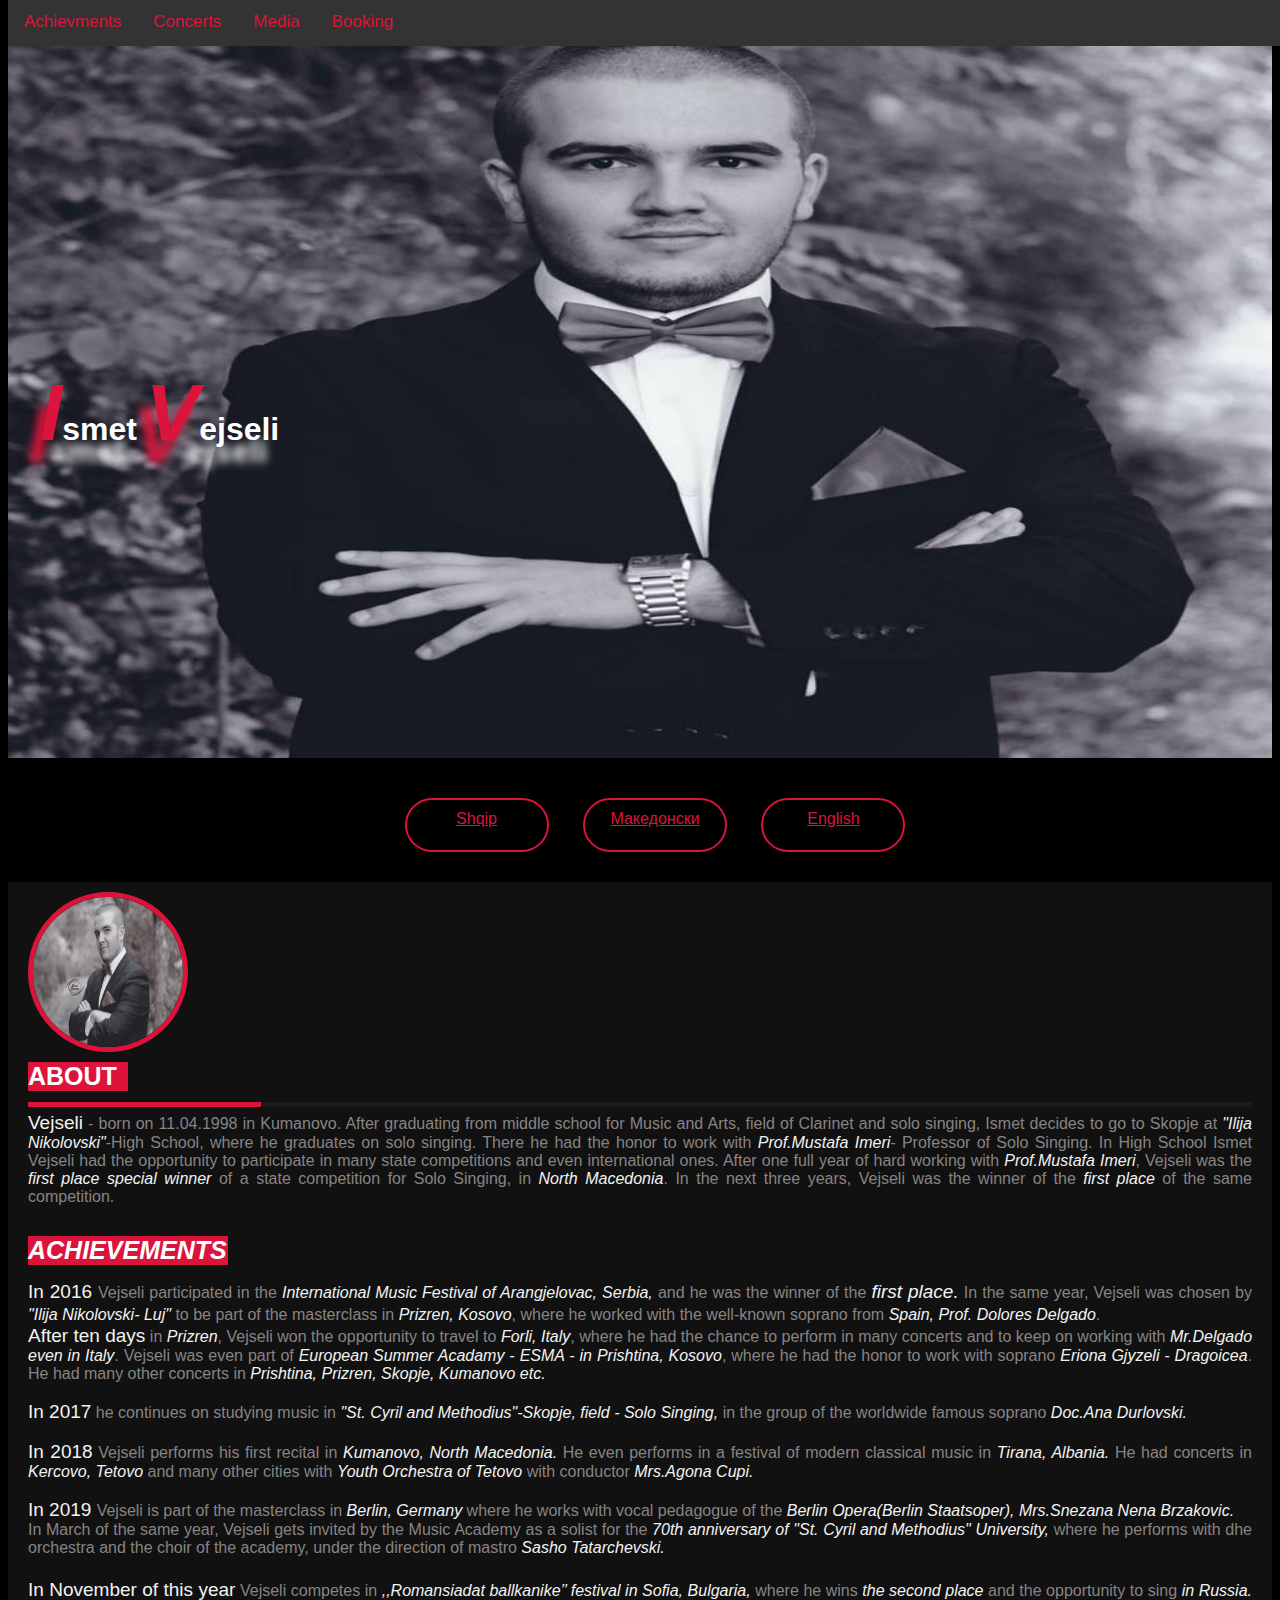
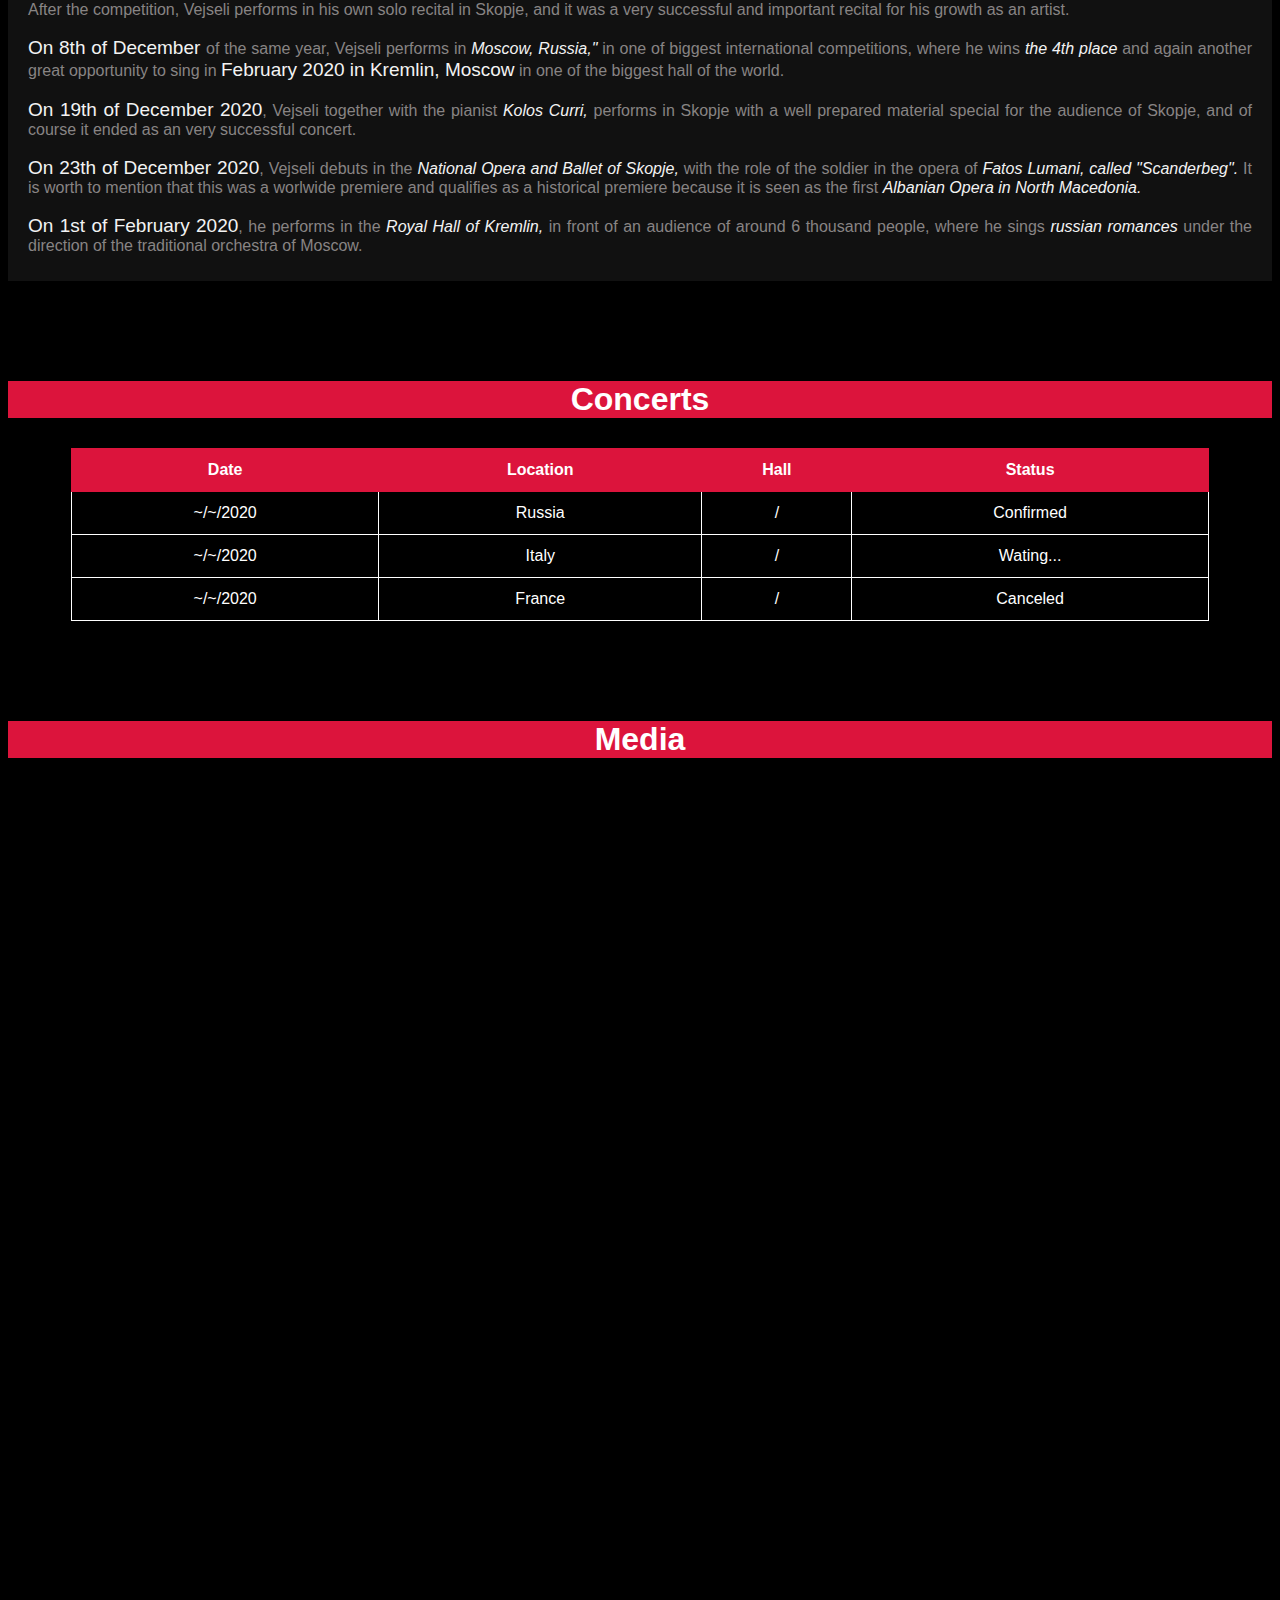
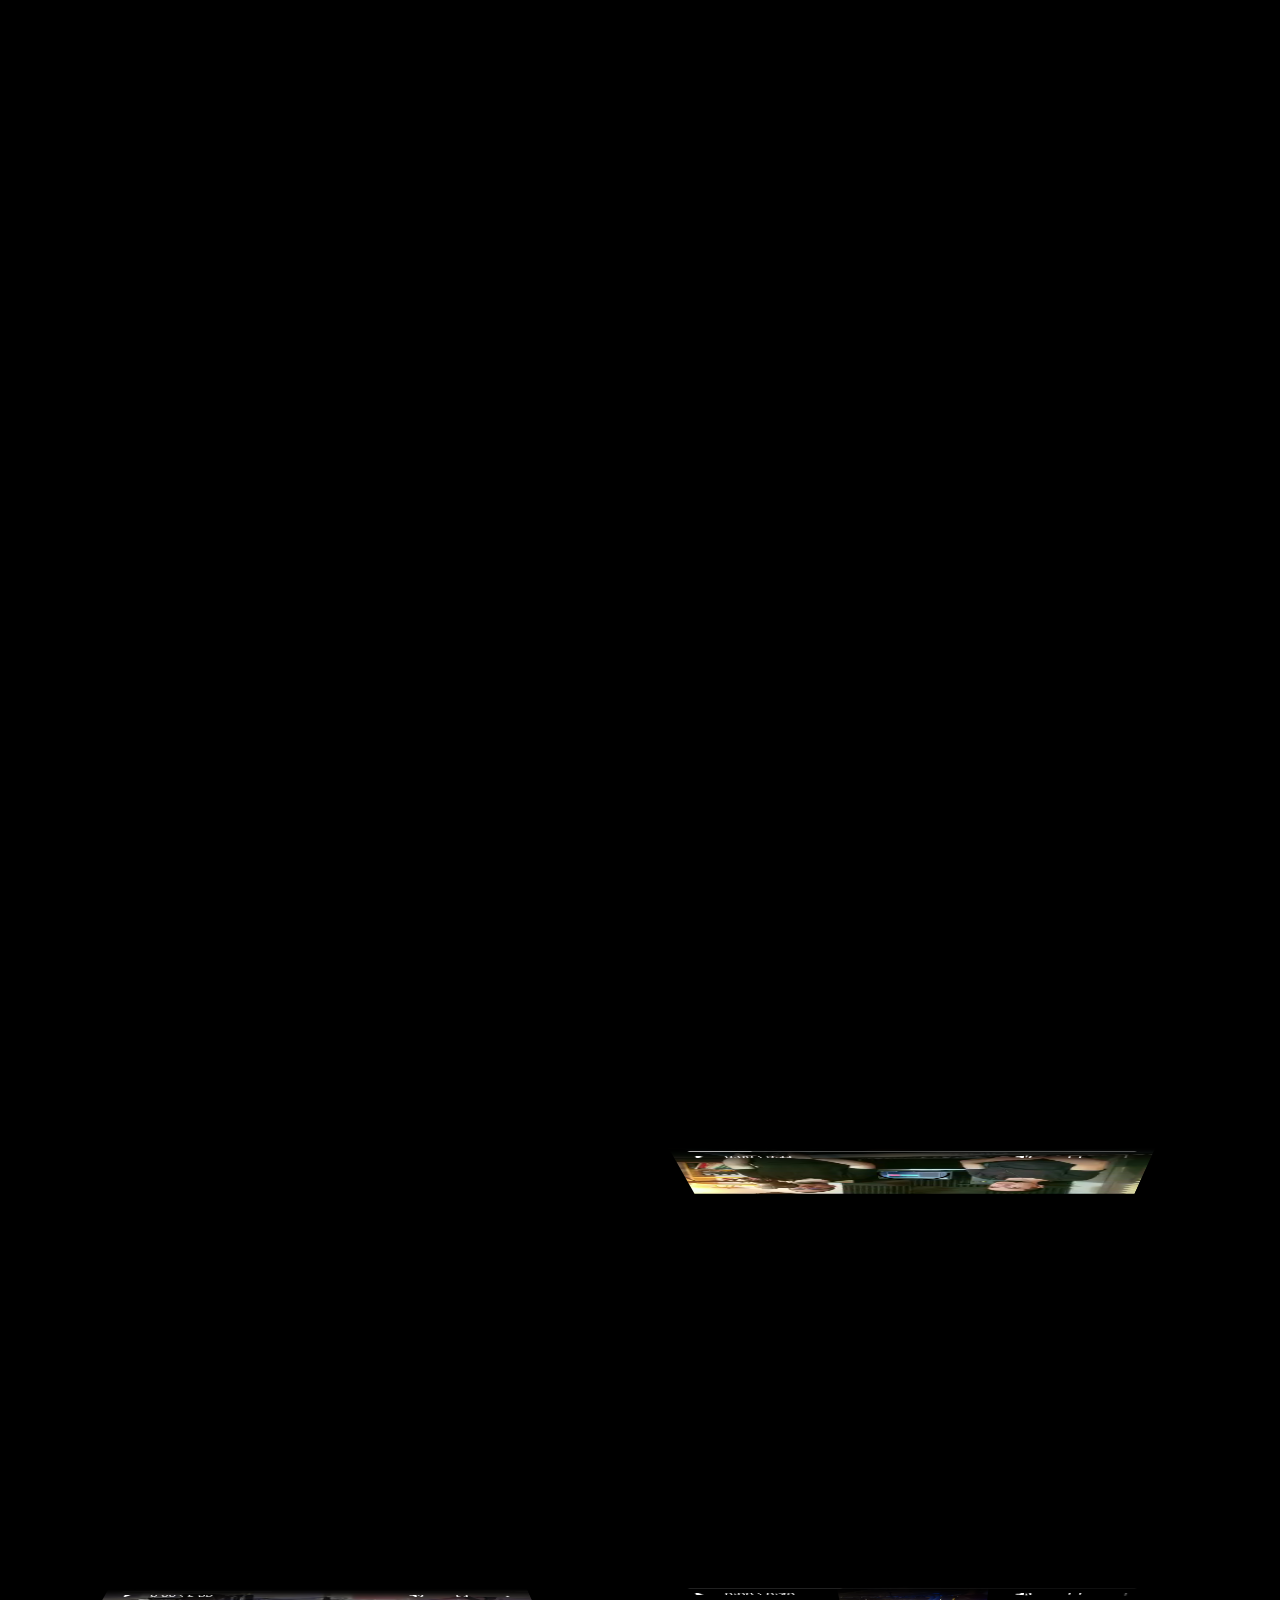
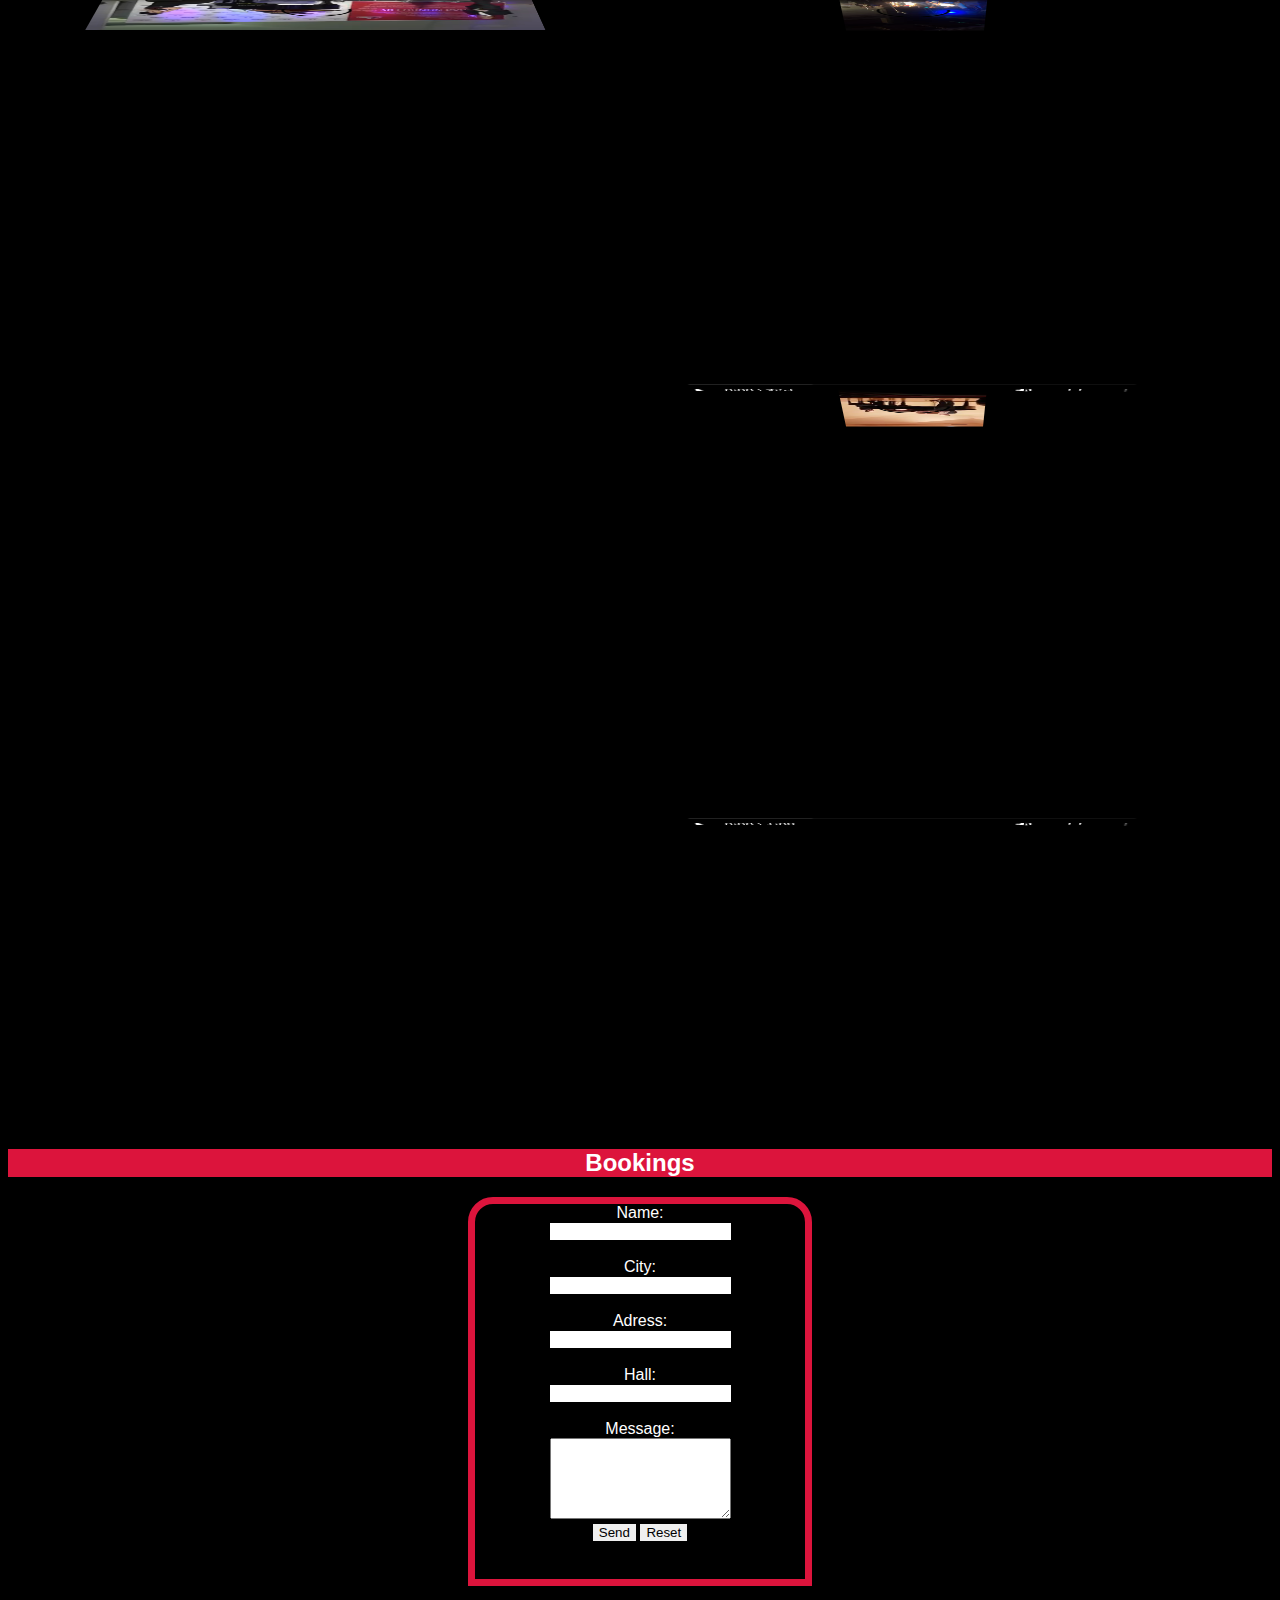
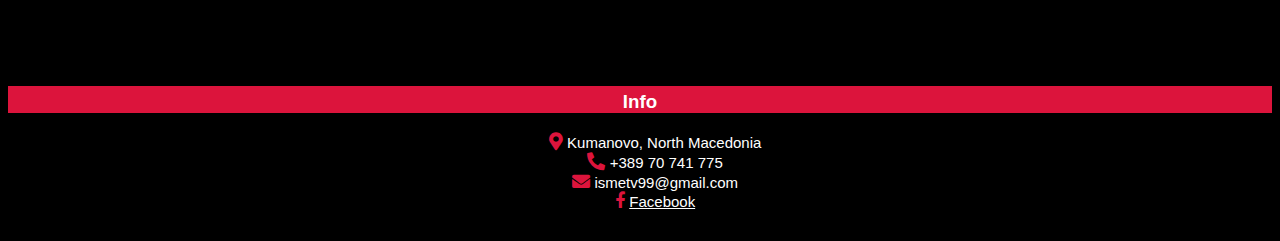
==== index.html @ 0ec460c3 "Update index.html" ====
<!DOCTYPE html>
<html>
<head>
    <meta charset='utf-8'>
    <meta http-equiv='X-UA-Compatible' content='IE=edge'>
    <link href="//db.onlinewebfonts.com/c/33bc06ea126d3ff79886277122f1f510?family=Brush+Script+MT" rel="stylesheet" type="text/css"/>
    <title>Vejseli</title>
    <link rel="stylesheet" href="https://cdnjs.cloudflare.com/ajax/libs/font-awesome/5.11.2/css/all.css">
    <link rel="stylesheet" href="https://cdnjs.cloudflare.com/ajax/libs/font-awesome/4.7.0/css/font-awesome.min.css">
    <meta name="viewport" content="width=device-width, initial-scale=1.0">
    <link href="https://unpkg.com/aos@2.3.1/dist/aos.css" rel="stylesheet">
    <script src="https://unpkg.com/aos@2.3.1/dist/aos.js"></script>
    <link rel='stylesheet' type='text/css' media='screen' href='main.css'>
    <script src='main.js'></script>
    <style>
body {
  font-family: Arial, Helvetica, sans-serif;
  background:black;
}

.topnav {
  overflow: hidden;
  background-color: #333;
  position:fixed;
  margin-top:-10px;
  width:100%;
  z-index:9999;
}

.topnav a {
  float: left;
  display: block;
  color: crimson;
  text-align: center;
  padding: 14px 16px;
  margin-top:0px;
  text-decoration: none;
  font-size: 17px;
}

.topnav a:hover {
  background-color: crimson;
  color: black;
}

.topnav a.active {
  background-color: crimson;
  color: black;
}

.topnav .icon {
  display: none;
}

@media screen and (max-width: 600px) {
  .topnav a:not(:first-child) {display: none;}
  .topnav a.icon {
    float: right;
    display: block;
  }
}

@media screen and (max-width: 600px) {
  .topnav.responsive {position: relative;}
  .topnav.responsive .icon {
    position: absolute;
    right: 0;
    top: 0;
  }
  .topnav.responsive a {
    float: none;
    display: block;
    text-align: left;
  }
}
.header1 img{
width:100%;
height:750px;
padding: 5px auto;
}
@media screen and (max-width: 600px) {
    .header1 img{
        height:400px;
        width:100%;
}
}
.name{
    margin-top:-26rem;
    position:absolute;
    z-index:10;
  text-rendering: optimizeLegibility;

	}
	
.name h1{
    color:white;
    font-size:2rem;
    margin-left:2rem;
    text-shadow: -12px 22px 8px #ffffff;
    animation-name: example;
  animation-duration: 2s;
  animation-iteration-count: infinite;
}
.name h1 span {
    font-size:5rem;
    color:crimson;
    text-shadow: -12px 22px 8px crimson;
    animation-name: example;
  animation-duration: infinite;
}

@keyframes example {

  100% {    text-shadow: -12px 22px 8px crimson;}
}

.name1{
    margin-top:-2rem;
    position: absolute;
    z-index:10;
    color:white;
    font-size:2rem;
    margin-left:80rem;
    text-shadow: -12px 22px 5px white;
}

.name1 h1 span{
    text-shadow: -12px 22px 12px crimson;
    font-size:5rem;
}

@media screen and (max-width: 400px) {
.name h1{
    font-size:16px;
    margin-top:180px;
}
.name1{
margin-left:18rem;
margin-top:2rem;
}
.name h1 span{
    font-size:28px;
}
.name1 h1{
    font-size:16px;
    margin-top:110px;
    margin-left:-5px;
}
.name h1 span{
    font-size:28px;
}
}
.links a{
border:2px solid crimson;
border-radius:30px;
width:140px;
height:40px;
background:transparent;
color:crimson;
font-size:16px;
margin-bottom:30px;
text-align:Center;
justify-content: center;
align-self: center;
margin-left:30px;
display:inline-block;
cursor:pointer;
transition:.1s;
font-style: none;
padding-top:10px;
}
.links a:nth-child(1):hover{
    box-shadow: -10px 10px 7px crimson;
}
.links a:nth-child(2):hover{
    box-shadow: 0px 10px 7px crimson;
}
.links a:nth-child(3):hover{
    box-shadow: 10px 10px 7px crimson;
}
@media screen and (max-width: 600px) {
    .links a{
        width:100px;
        height:25px;
        padding:5 auto;
    }
  }

/*container*/
@import url('https://fonts.googleapis.com/css?family=Poppins:400,500,600,700&display=swap');
footer{
	position: relative;
	bottom: 0px;
	width: 100%;
	background-color:#111;
	color:white;
  }
  .main-content{
	display: absolute;
  }
  .main-content .box{
	flex-basis: 50%;
	padding: 10px 20px;
  }
  .box h2{
	font-size: 3rem;
	text-transform: uppercase;
	color:white;
  }
  @media screen and (max-width: 900px) {
	.box h2{
		font-size: 2rem;
	}
}
  .box .content{
	margin: 20px 0 0 0;
	position: relative;
  }
  .box .content:before{
	position: absolute;
	content: '';
	top: -10px;
	height: 5px;
	width: 100%;
	background: #1a1a1a;
  }
  .box .content:after{
	position: absolute;
	content: '';
	height: 5px;
	width: 19%;
	background: crimson;
	top: -10px;
  }
  .left .content p{
	text-align: justify;
	font-size:1rem;
	font-weight:60;
  }
  .left .content .social{
	margin: 20px 0 0 0;
  }
  .left .content .social a:h
  .left .content .social a{
	padding: 0 2px;
  }
  .left .content .social a span{
	height: 40px;
	width: 40px;
	background: #1a1a1a;
	line-height: 40px;
	text-align: center;
	font-size: 30px;
	border-radius: 5px;
	transition: 0.3s;
  }
  .left .content .social a span:hover{
	background: crimson;
  }
  .center .content .fas{
	font-size: 1.4375rem;
	background: #1a1a1a;
	height: 45px;
	width: 45px;
	line-height: 45px;
	text-align: center;
	border-radius: 50%;
	transition: 0.3s;
	cursor: pointer;
  }
  .center .content .fas:hover{
	background: crimson;
  }
  .center .content .text{
	font-size: 1.0625rem;
	font-weight: 500;
	padding-left: 10px;
  }
  .center .content .phone{
	margin: 15px 0;
  }
  .bottom center{
	padding: 5px;
	font-size: 0.9375rem;
	background: #151515;
  }
  .bottom center span{
	color: #656565;
  }
  .bottom center a{
	color: #f12020;
	text-decoration: none;
  }
  .bottom center a:hover{
	text-decoration: underline;
  }
  @media screen and (max-width: 900px) {
	footer{
	  position: relative;
	  bottom: 0px;
	}
	.main-content{
	  flex-wrap: wrap;
	  flex-direction: column;
	}
	.main-content p{
		font-size:19px;
		color:white;
	}
	.main-content .box{
	  margin: 5px 0;
	}
  }
  .pmain {
    color:rgb(136, 132, 132);
    font-size:15px;
  }
  .mainh1{
    		font-size: 15px;
             text-transform: uppercase;
             color:white;
             margin-top: 30px;
             margin-bottom:0;
             background:crimson;
             width:200px;
             position:sticky;
             font-style:oblique;
  }
  .content b{
    font-size:19px;
    color:rgb(243, 243, 243);
  }
  .content i{
    color:rgb(243, 243, 243);
  }
  @media screen and (max-width: 400px) {
    .pmain p{
        font-size:7px;
    }
    .mainh1{
        font-size:7px;
    }
    .content b{
        font-size:19px;
        color:crimson;
    }
    .content i{
        font-size:14px;
    }
    .left .content p{
	text-align: justify;
	font-size:14px;
	font-weight:60;
  }
}
table{
    width:90%;
    text-align:center;
    margin-left:5%;
    margin-bottom: 30px;
    margin-top:30px;
}
table, th, td {
    border:1px solid white; 
  border-collapse: collapse;
  color:white

}
table th{
    background:crimson;
    color:white;
    border:1px solid crimson;
}
table td,th{
  height:40px;
}

.serv{
  margin-top:50px;
  display:inline-block;
  width:410px;
  height:483px;
  border-top-right-radius: 40px;
  border-bottom-right-radius: 40px;
  border:5px solid crimson;
  background:transparent;
  margin-left:20px;
  margin-right:30px;
  margin-bottom:30px;
  transition: .3s;
  padding:10px;
  z-index:10;
}
.serv img{
  width:400px;
  height:430px;
  margin-top:20px;
  margin-left:20px;
  box-shadow:-12px -12px 17px crimson;
  z-index:1;
}

.serv p{
	text-align: center;
	margin-top:-15px;
	color:crimson;
	font-size:16px;
	opacity:0;
  transition: .3s;
}
.serv:hover{
	height:510px;
}	
.serv:hover p{
opacity:1;
}
.serv h1{
	color:crimson;
	font-family:'Times New Roman', Times, serif;
	text-align: center;
  font-size:25px;
  margin-top:-8px;
}
@media only screen and (max-width: 500px) {
	.serv {
		float:none;
    width:300px;
    height:320px;
    margin-left:20px; 
  }
  .serv:hover{
    height:356px;
  }
  .serv h1{
    font-size:20px;
  }
	.serv img{
    width:290px;
    height:290px;
	}
	
}
.vdd{
	border:7px solid rgb(47, 113, 255);
	border-top-left-radius: 50px;
	width:400px;
	height:200px;
	display:inline-block;
	margin-top:100px;
	margin-left:10px;
	margin-right:150px;
	padding:10px;
}

.vdd video{
	width:450px;
	display:inline-block;
	margin-left:20px;
	margin-top:25px;
	box-shadow: -7px -10px 10px rgb(47, 113, 255);;
}

@media only screen and (max-width: 500px) {
.vdd{
width:290px;
height:150px;
}
	.vdd video{
width:305px;
  }
}

.info{
  margin-top:100px;
  width:100%;
  height:100px;
  background:transparent;
  text-align: center;
  border-top-width: 5px;
  border-top-style: solid;
  border-top-color:crimson;
  margin-bottom:50px;
}
.info h3{
  margin-top:0;
  text-align: center;
  color:white;
  background:Crimson;
  
}
.info i{
  margin-top:20px;
  color:white;
  background:crimson;
  font-size:18px;
  float:left;
  display:table-column
}
.booking{
  margin-top:20px;
width:330px;
height:375px;
background:transparent;
border:7px solid crimson;
border-top-left-radius: 25px;
border-top-right-radius:25px;
}
.booking label{
  color:white;
  text-align:center;
}
.booking input{
  text-align:center;
  border:0;
}

    </style>
</head>
<body>
    
    <div class="topnav" id="myTopnav">
        <a href="#Achievments" >Achievments</a>
        <a href="#concerts">Concerts</a>
        <a href="#Media">Media</a>
        <a href="#Booking">Booking</a>
        <a href="javascript:void(0);" class="icon" onclick="myFunction()">
          <i class="fa fa-bars" ></i>
        </a>
      </div>
      
      <div class="header1">
          <img src="iv11.jpg" >
      </div>

      <div class="name">
        <h1 >
          <span ><i>I</i></span>smet
          <span ><i>V</i></span>ejseli</h1>
      </div>
      <br><br>
      <div class="name">
          <div class="name1">
      <i><h1><span>T</span>enor</h1></i>
    </div>  
    </div>

    <center>
    <div class="links">
    <a href="">Shqip</a>
    <a href="">Македонски</a>
    <a href="">English</a>
    </div>
    </center>


    <section id="Achievments">

        <footer>
          <div class="main-content">
            <div class="left box">
              <img src="iv10.jpg" style="width:150px;height:150px;border-radius:50%;position:absolute;z-index:1;border: 5px solid crimson;">
              <h2  style="margin-top:170px;background:crimson;width:100px;font-size:25px;">About </h2>
        <div class="content">
          <p  class="pmain"><b>Vejseli</b> - born on 11.04.1998 in Kumanovo.
            After graduating from middle school for Music and Arts, field of Clarinet and solo singing, Ismet decides to go to Skopje
            at <i>"Ilija Nikolovski"</i>-High School, where he graduates on solo singing.
            There he had the honor to work with <i>Prof.Mustafa Imeri</i>- Professor of Solo Singing.
            In High School Ismet Vejseli had the opportunity to participate in many state competitions and even international ones.
            After one full year of hard working with <i > Prof.Mustafa Imeri</i>, Vejseli was the <i>first place special winner</i> of a state competition for Solo Singing, in <i>North Macedonia</i>.
            In the next three years, Vejseli was the winner of the <i>first place </i>of the same competition.
      
            </p>
             <h2  class="mainh1" style="font-size:25px;">Achievements</h2>
             <p class="pmain">
              <b >In 2016 </b>Vejseli participated in the <i>International Music Festival of Arangjelovac, Serbia,</i> and he was 
              the winner of the <b><i>first place.</i></b>
              In the same year, Vejseli was chosen by <i>"Ilija Nikolovski- Luj"</i> to be part of the masterclass in <i>Prizren, Kosovo</i>, where he worked
              with the well-known soprano from <i>Spain, Prof. Dolores Delgado</i>.
              <b> <br>After ten days</b> in <i>Prizren</i>, Vejseli won the opportunity to travel to <i>Forli, Italy</i>, where he had the chance
              to perform in many concerts and to keep on working with <i>Mr.Delgado even in Italy</i>.
              Vejseli was even part of <i>European Summer Acadamy - ESMA - in Prishtina, Kosovo</i>, where
              he had the honor to work with soprano <i>Eriona Gjyzeli - Dragoicea</i>.
              He had many other concerts in <i> Prishtina, Prizren, Skopje, Kumanovo etc.</i>
              <br><br>
              <b>In 2017</b> he continues on studying music in <i>"St. Cyril and Methodius"-Skopje, field - Solo Singing,</i> in the group
              of the worldwide famous soprano <i>Doc.Ana Durlovski.</i>
              <br><br>
              <b>In 2018</b> Vejseli performs his first recital in <i>Kumanovo, North Macedonia.</i>
              He even performs in a festival of modern classical music in <i>Tirana, Albania.</i>
              He had concerts in <i>Kercovo, Tetovo</i> and many other cities with <i>Youth Orchestra of Tetovo</i> with 
              conductor <i>Mrs.Agona Cupi.</i>
              <br><br>
              <b>In 2019 </b>Vejseli is part of the masterclass in<i> Berlin, Germany </i>where he works with vocal pedagogue of the <i >Berlin Opera(Berlin Staatsoper), Mrs.Snezana Nena Brzakovic.</i>
              <br>In March of the same year, Vejseli gets invited by the Music Academy as a solist for the 
              <i>70th anniversary of "St. Cyril and Methodius" University,</i> where he performs with dhe orchestra and the choir of the academy,
              under the direction of mastro <i >Sasho Tatarchevski.</i><br>
              <b ><br>In November of this year</b> Vejseli competes in <i  >,,Romansiadat ballkanike’’ festival in Sofia, Bulgaria,</i> where he wins <i>the second place</i> and the opportunity to sing <i>in Russia.</i>
              After the competition, Vejseli performs in his own solo recital in Skopje, and it was a very
              successful and important recital for his growth as an artist.
              <br><br>
              <b>On 8th of December </b>of the same year, Vejseli performs in <i >Moscow, Russia,"</i> in one of biggest
              international competitions, where he wins <i>the 4th place </i>and again another great opportunity to sing in <b >February 2020 in Kremlin, Moscow</b> in one of the biggest hall of the world.
              <br><br>
              <b>On 19th of December 2020</b>, Vejseli together with the pianist <i>Kolos Curri,</i> performs in Skopje with a well prepared material special for the audience of Skopje, and of course it ended as an very successful concert.
              <br><Br>
              <b>On 23th of December 2020</b>, Vejseli debuts in the <i>National Opera and Ballet of Skopje, </i>with the role of the soldier in the opera of <i>Fatos Lumani, called "Scanderbeg". </i>
              It is worth to mention that this was a worlwide premiere and qualifies as a historical premiere because it is seen as the first <i>Albanian Opera in North Macedonia.</i>
              <br><br>
              <b>On 1st of February 2020</b>, he performs in the <i>Royal Hall of Kremlin, </i>in front of an audience of around 6 thousand people, where he sings <i>russian romances</i> under the direction of the traditional orchestra of Moscow.
      
            </p>
        
        </div>
        </div>
        </footer>
        
        
        </section>


<section id="concerts">

  <h1 style="text-align:center;background:crimson;color:white;margin-top:100px;">Concerts</h1>

<table>
    <tr>
      <th>Date</th>
      <th>Location</th> 
      <th>Hall</th>
      <th>Status</th>
    </tr>
    <tr>
        <td>~/~/2020</td>
        <td>Russia</td>
        <td>/</td>
        <td>Confirmed</td>
      </tr>
    <tr>
        <td>~/~/2020</td>
      <td>Italy</td>
      <td>/</td>
      <td>Wating...</td>
    </tr>
    <tr>
        <td>~/~/2020</td>
      <td>France</td>
      <td>/</td>
      <td>Canceled</td>
    </tr>
  </table>
</section>


<section id="Media">
  <h1 style="text-align:center;background:crimson;color:white;margin-top:100px;">Media</h1>

  <div data-aos="fade-right" style="display:inline-block;">
<div class="serv">
  <img src="iv1.jpg">
  <h1>Skopje, Macedonia </h1>
  <p style="text-align: center;"><a href="https://www.facebook.com/ismet.vejseli/videos/3115477358482743" style="color:white;letter-spacing: 0rem;">Link</a></p>
  <p>July 15, 2020</p>
</div>
</div>


<div data-aos="fade-left" style="display:inline-block;">
<div class="serv" style="float:right;"><img src="iv2.jpg" >
  <h1>Moscow, Russia</h1>
  <p style="text-align: center;"><a href="https://www.facebook.com/ismet.vejseli/videos/3115477358482743" style="color:white;letter-spacing: 0rem;">Link</a></p>
  <p>December 9, 2019</p>
  </div>
</div>

  
  <div data-aos="fade-right" style="display:inline-block;">
  <div class="serv"  style="float:left;"><img src="iv3.jpg">
    <h1>Sofia, Bulgaria</h1>
    <p style="text-align: center;"><a href="https://www.facebook.com/ismet.vejseli/videos/3115477358482743" style="color:white;letter-spacing: 0rem;">Link</a></p>
    <p>November 11, 2019</p>
  </div>
</div>


  <div data-aos="fade-left" style="display:inline-block;">
  <div class="serv" style="float:right;"><img src="iv4.jpg" >
    <h1>Tirana, Albania</h1>
    <p style="text-align: center;"><a href="https://www.facebook.com/ismet.vejseli/videos/3115477358482743" style="color:white;letter-spacing: 0rem;">Link</a></p>
    <p>November 9, 2018</p>
  </div>
</div>


  <div data-aos="fade-right" style="display:inline-block;">
  <div class="serv" style="float:left;"><img src="iv5.jpg" >
    <h1 >Elbasan, Albania</h1>
    <p style="text-align: center;"><a href="https://www.facebook.com/ismet.vejseli/videos/3115477358482743" style="color:white;letter-spacing: 0rem;">Link</a></p>
    <p>October 25, 2018 </p>
  </div>
</div>


  <div data-aos="fade-left" style="display:inline-block;">
  <div class="serv"style="float:right;"><img src="iv6.jpg" >
    <h1>Forli, Italy</h1>
    <p style="text-align: center;"><a href="https://www.facebook.com/ismet.vejseli/videos/3115477358482743" style="color:white;letter-spacing: 0rem;">Link</a></p>
    <p>September 9, 2016</p>
  </div>
</div>

<center>

    <div data-aos="flip-up" style="display:inline-block;">
  <div class="vdd">
    <video   controls>
      <source src="v1.mp4" type="video/mp4">
      Your browser does not support HTML video.
    </video>
  </div>
</div>

  
  <div data-aos="flip-down" style="display:inline-block;">
  <div class="vdd">
    <video   controls>
      <source src="v2.mp4" type="video/mp4">
      Your browser does not support HTML video.
    </video>
  </div>
</div>
  
  <div data-aos="flip-up" style="display:inline-block;">
  <div class="vdd" >
    <video   controls>
      <source src="v3.mp4" type="video/mp4">
      Your browser does not support HTML video.
    </video>
  </div>
</div>


  <div data-aos="flip-down" style="display:inline-block;">
  <div class="vdd"> 
     <video width="300" height="250" controls>
    <source src="v4.mp4" type="video/mp4">
    Your browser does not support HTML video.
  </video>
  </div>
</div>


  <div data-aos="flip-up" style="display:inline-block;">
  <div class="vdd">
    <video width="300"  controls>
      <source src="v5.mp4" type="video/mp4">
      Your browser does not support HTML video.
    </video>
  </div>
</div>

  
  <div data-aos="flip-down" style="display:inline-block;">
  <div class="vdd" >
    <video width="300" height="250"  controls>
      <source src="v6.mp4" type="video/mp4">
      Your browser does not support HTML video.
    </video>
  </div>  
</div>


  <div data-aos="flip-up" style="display:inline-block;">
  <div class="vdd" >
    <video width="300" height="250"  controls>
      <source src="iv22.mp4" type="video/mp4">
      Your browser does not support HTML video.
    </video>
  </div>  
</div>


  <div data-aos="flip-down" style="display:inline-block;">
  <div class="vdd" >
    <video width="300" height="250"  controls>
      <source src="iv23.mp4" type="video/mp4">
      Your browser does not support HTML video.
    </video>
  </div>  
</div>
</center>

</section>

<section id="Booking">
  <center>
    <h2 style="text-align:center;color:White;background:crimson;  margin-top:100px;">Bookings</h2>

<div class="booking">
  <form action="mailto:ismetv99@gmail.com" method="post" enctype="text/plain">
<label>Name: </label><br>
<input type="text" name="name"><br><br>
<label>City: </label><br>
<input type="text" name="name"><br><br>
<label>Adress: </label><br>
<input type="text" name="name"><br><br>
<label>Hall: </label><br>
<input type="text" name="name"><br><br>
<label>Message: </label><br>
<textarea rows="5" name="extra">
</textarea><br>
<input type="submit" value="Send">
<input type="reset" value="Reset">
</form>
</div>
</center>


</section>

<section id="info">
  
<div class="info">
<h3>Info</h3>

<center>
  <div class="place" style="display:inline-block;margin-left:30px;">
    <span class="fas fa-map-marker-alt" style="font-size:18px;color:crimson"></span>
    <span class="text" style="font-size:15px;color:white">Kumanovo, North Macedonia</span>
  </div>
</center>

<center>
<div class="phone" style="display:inline-block;margin-left:30px;">
        <span class="fas fa-phone-alt" style="font-size:18px;color:crimson"></span>
        <span class="text"style="font-size:15px;color:white">+389 70 741 775</span>
      </div>
    </center>
    
  <center>
<div class="email" style="display:inline-block;margin-left:30px;">
        <span class="fas fa-envelope" style="font-size:18px;color:crimson"></span>
        <span class="email" style="font-size:15px;color:white">  ismetv99@gmail.com</span>
</div>
    </center>
    
<center>
<div class="facebook" style="display:inline-block;margin-left:30px;">
  <span class="fa fa-facebook" style="font-size:18px;color:crimson"></span>
  <span class="email" style="font-size:15px;color:white"><a href="facebook/ismet.vejseli" style="color:white;">Facebook</a></span>
</div>
</center>


</section>

      <script>
        function myFunction() {
          var x = document.getElementById("myTopnav");
          if (x.className === "topnav") {
            x.className += " responsive";
          } else {
            x.className = "topnav";
          }
        }
        </script>
        <script>
            AOS.init({
                duration:1800,
            });
          </script>
</body>
</html>
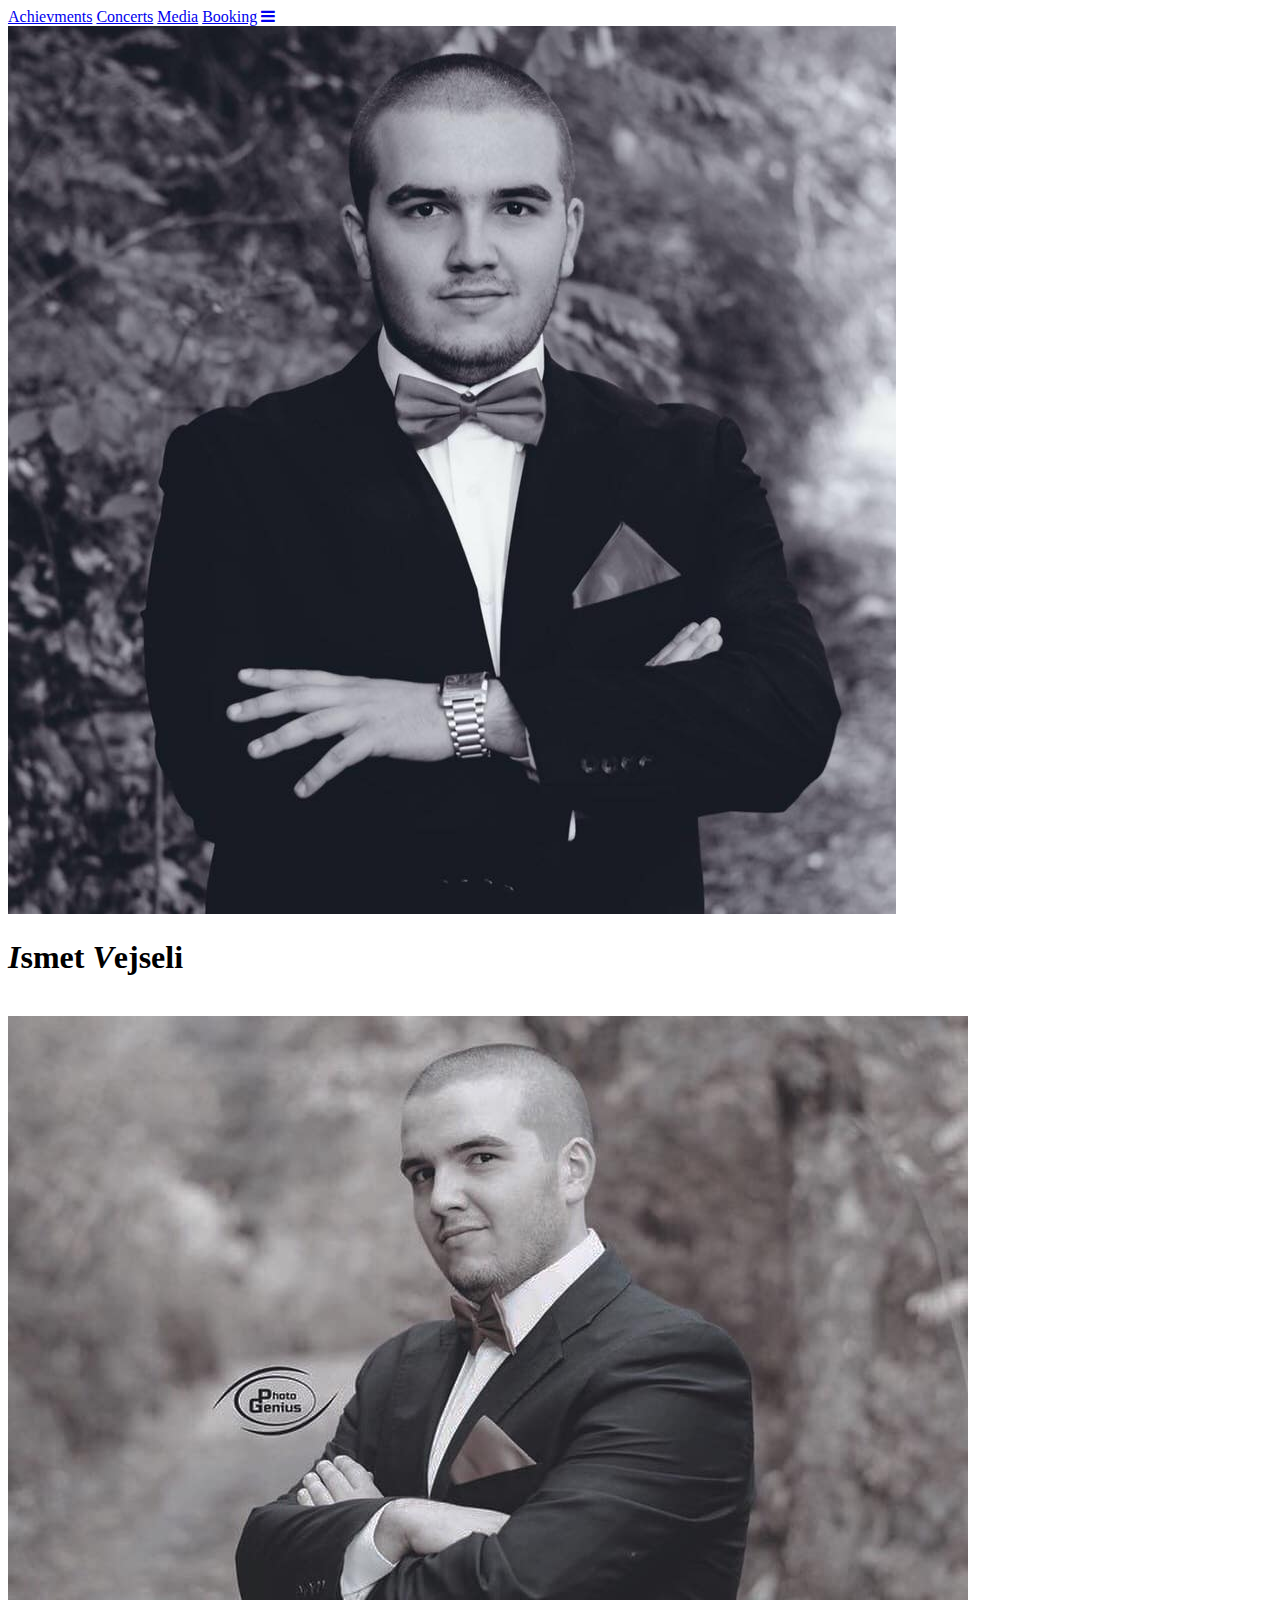
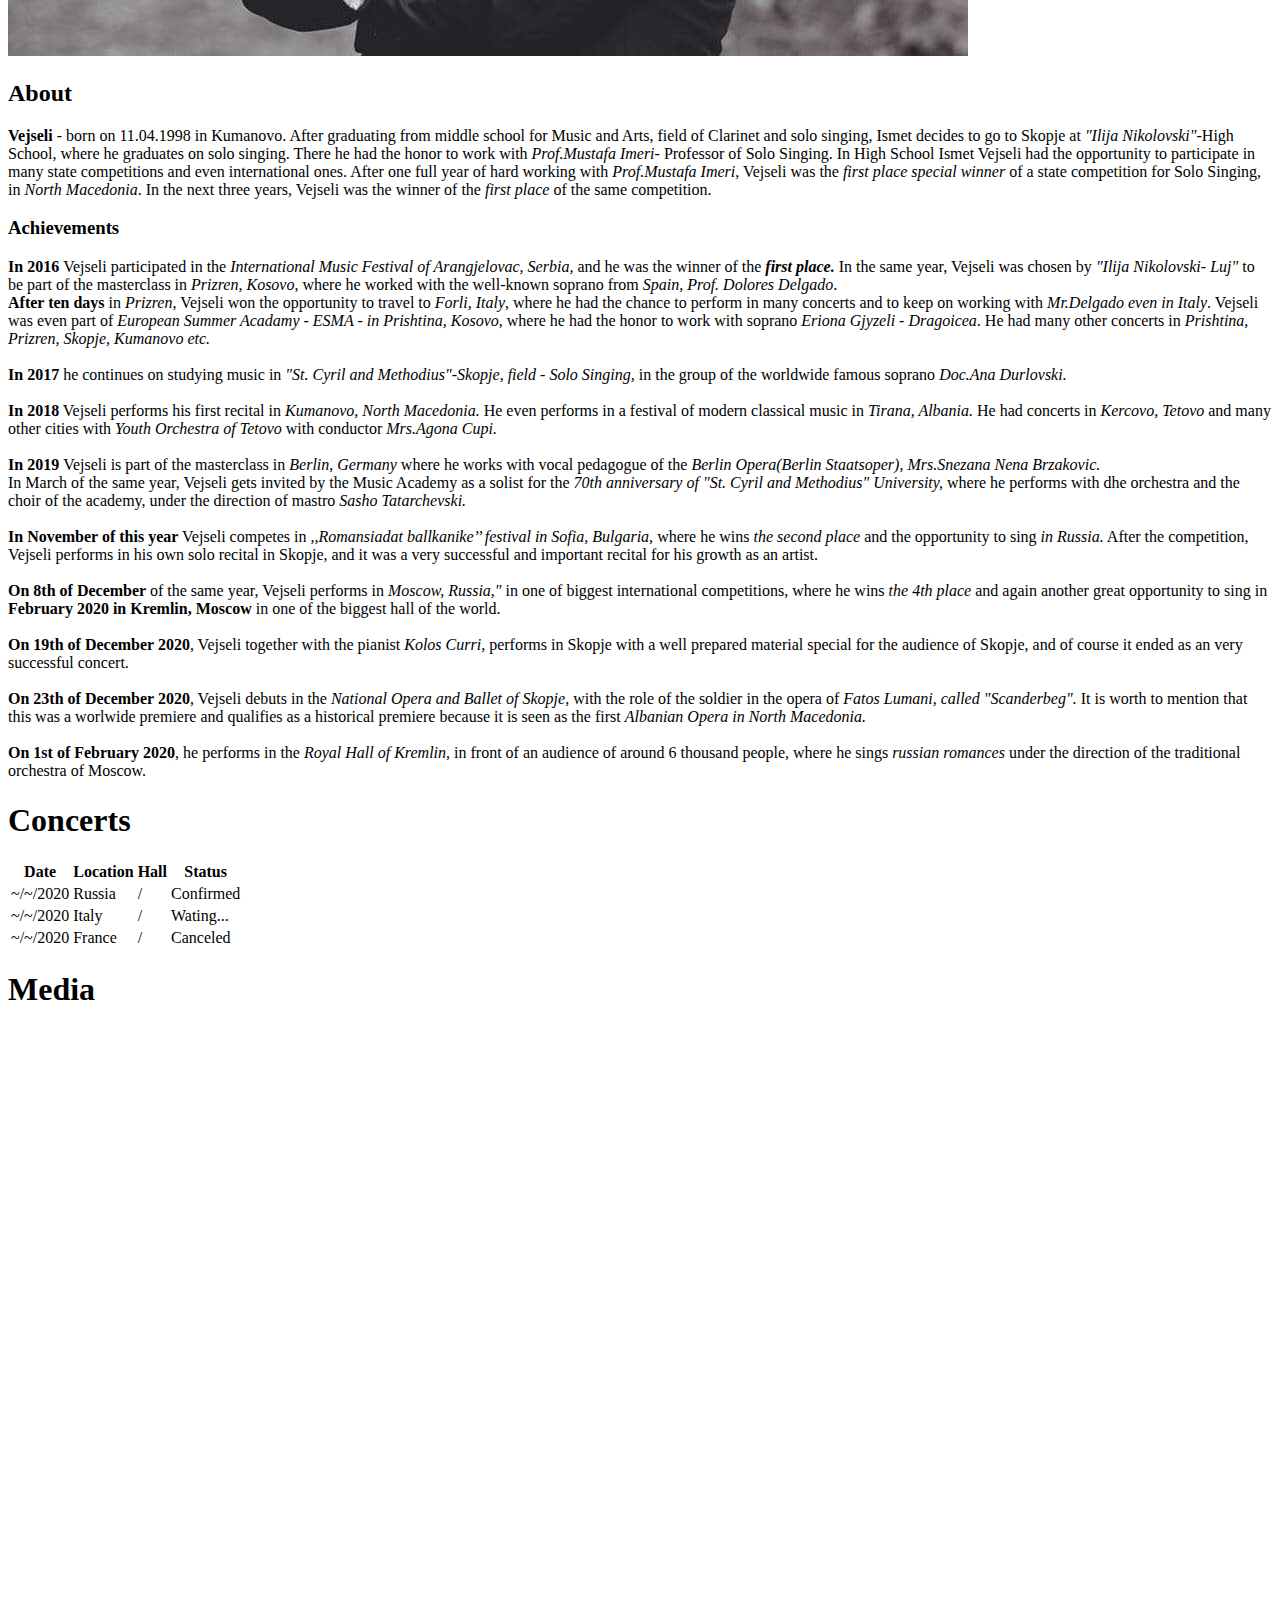
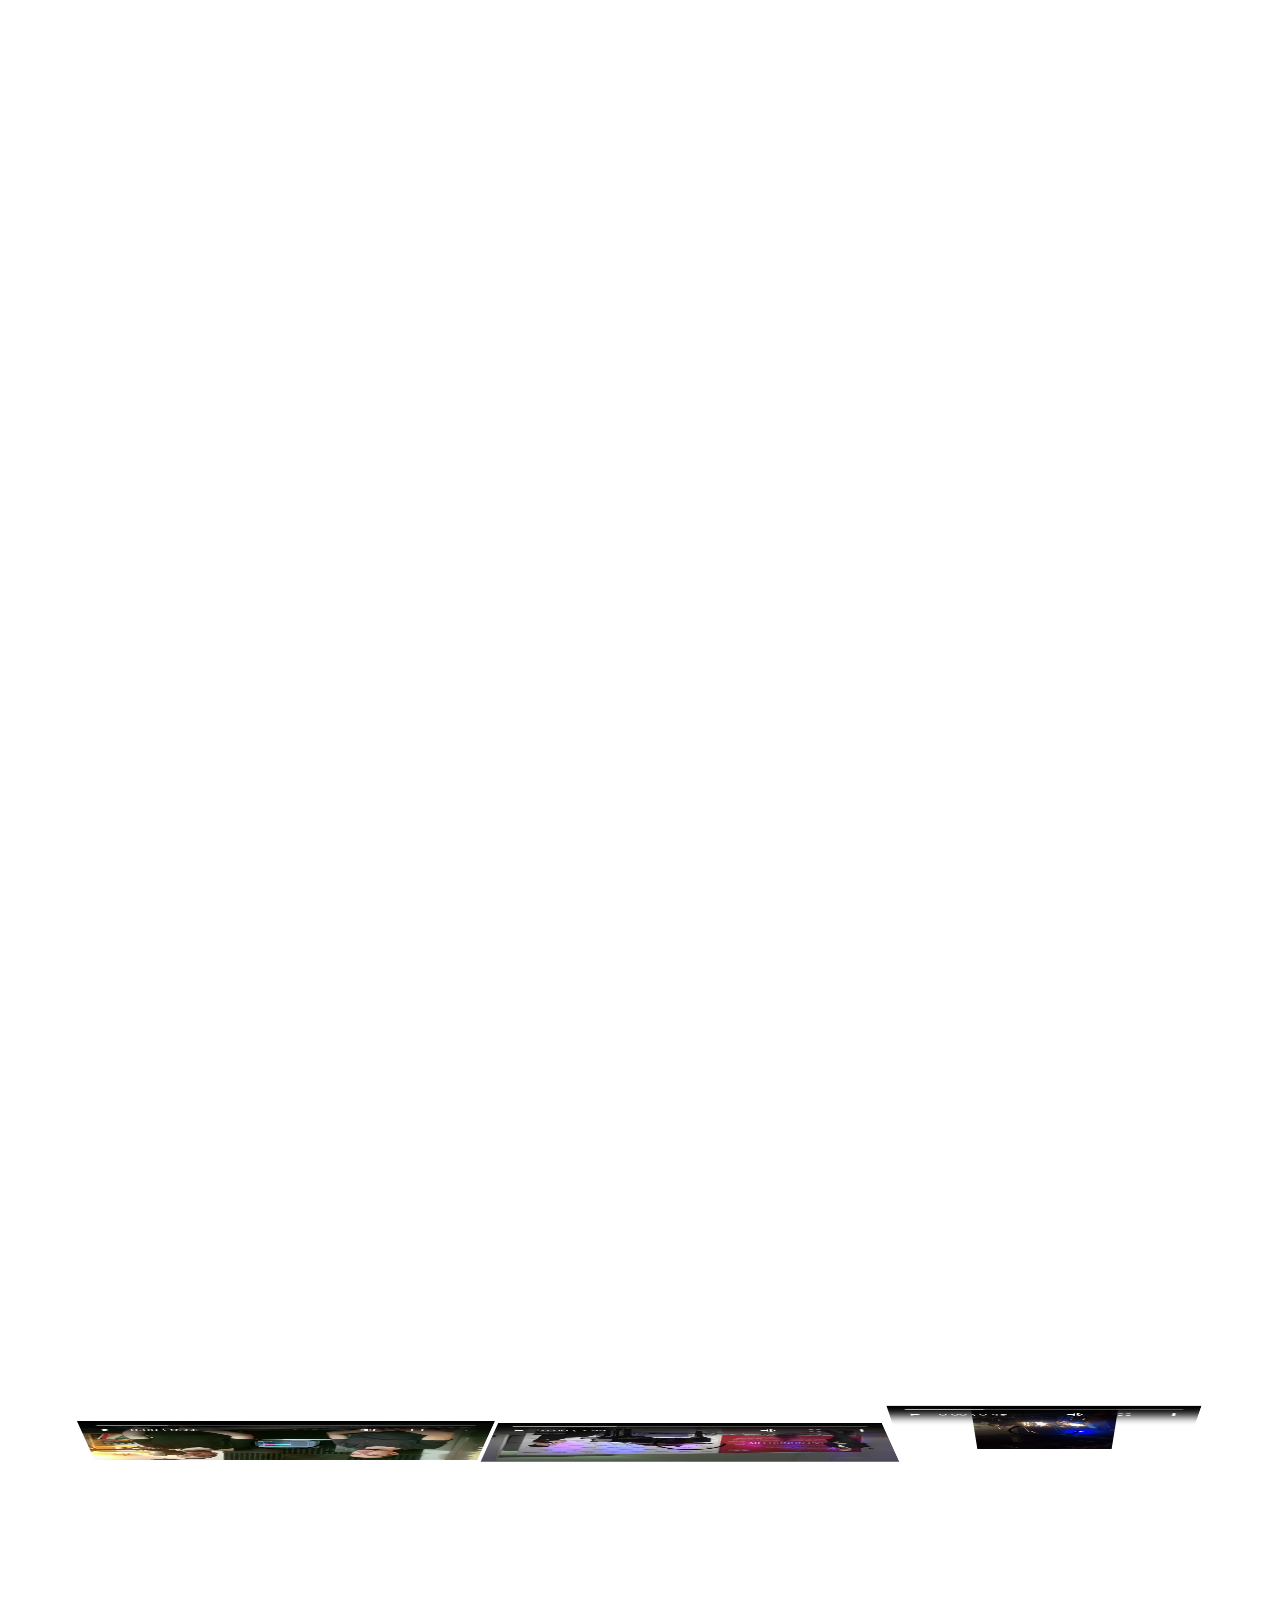
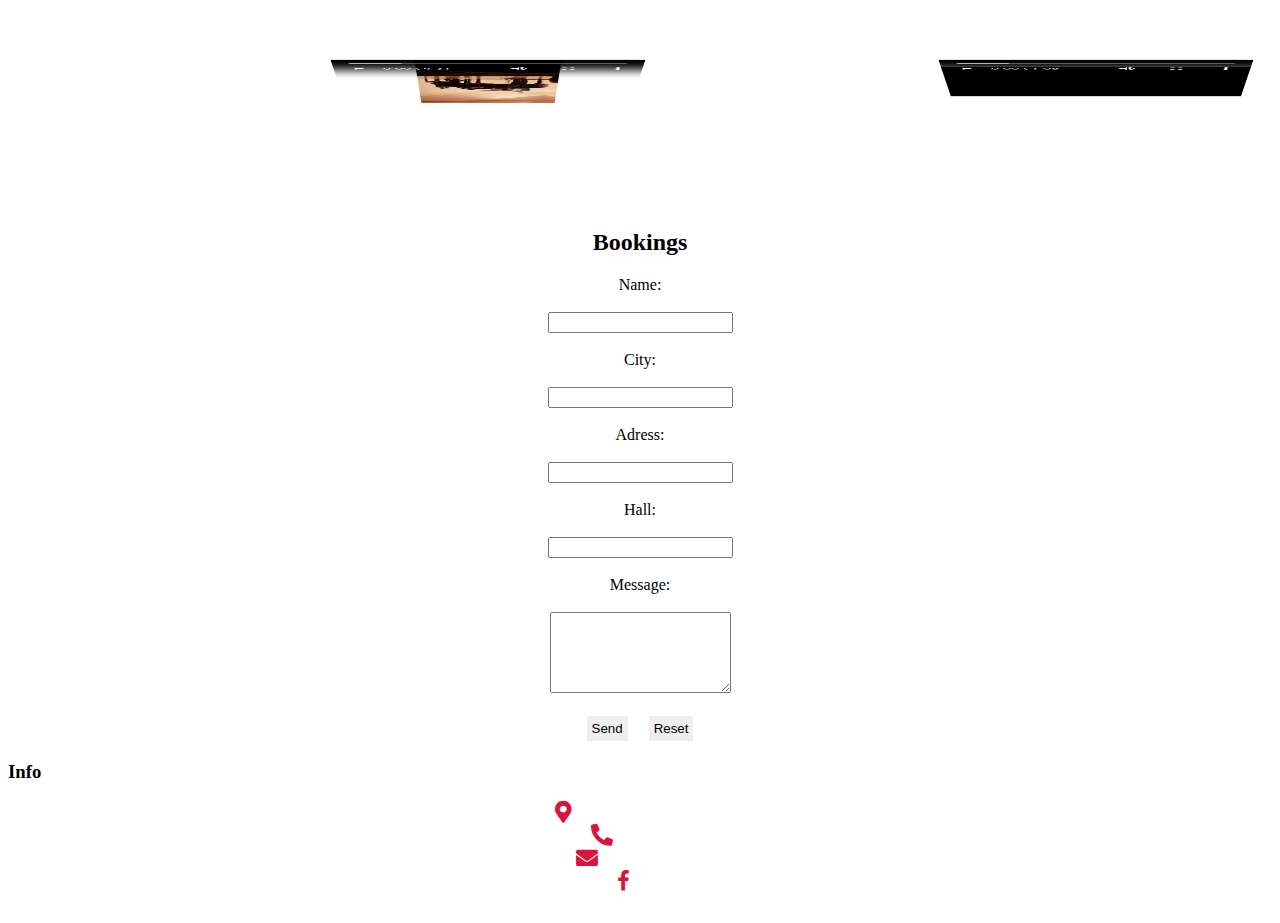
==== commit bc46be2a: "Update index.html" ====
--- a/index.html
+++ b/index.html
@@ -3,521 +3,18 @@
 <head>
     <meta charset='utf-8'>
     <meta http-equiv='X-UA-Compatible' content='IE=edge'>
-    <link href="//db.onlinewebfonts.com/c/33bc06ea126d3ff79886277122f1f510?family=Brush+Script+MT" rel="stylesheet" type="text/css"/>
     <title>Vejseli</title>
     <link rel="stylesheet" href="https://cdnjs.cloudflare.com/ajax/libs/font-awesome/5.11.2/css/all.css">
     <link rel="stylesheet" href="https://cdnjs.cloudflare.com/ajax/libs/font-awesome/4.7.0/css/font-awesome.min.css">
     <meta name="viewport" content="width=device-width, initial-scale=1.0">
     <link href="https://unpkg.com/aos@2.3.1/dist/aos.css" rel="stylesheet">
     <script src="https://unpkg.com/aos@2.3.1/dist/aos.js"></script>
-    <link rel='stylesheet' type='text/css' media='screen' href='main.css'>
-    <script src='main.js'></script>
+    <link rel="stylesheet" href="./style1.css">
     <style>
-body {
-  font-family: Arial, Helvetica, sans-serif;
-  background:black;
-}
-
-.topnav {
-  overflow: hidden;
-  background-color: #333;
-  position:fixed;
-  margin-top:-10px;
-  width:100%;
-  z-index:9999;
-}
-
-.topnav a {
-  float: left;
-  display: block;
-  color: crimson;
-  text-align: center;
-  padding: 14px 16px;
-  margin-top:0px;
-  text-decoration: none;
-  font-size: 17px;
-}
-
-.topnav a:hover {
-  background-color: crimson;
-  color: black;
-}
-
-.topnav a.active {
-  background-color: crimson;
-  color: black;
-}
-
-.topnav .icon {
-  display: none;
-}
-
-@media screen and (max-width: 600px) {
-  .topnav a:not(:first-child) {display: none;}
-  .topnav a.icon {
-    float: right;
-    display: block;
-  }
-}
-
-@media screen and (max-width: 600px) {
-  .topnav.responsive {position: relative;}
-  .topnav.responsive .icon {
-    position: absolute;
-    right: 0;
-    top: 0;
-  }
-  .topnav.responsive a {
-    float: none;
-    display: block;
-    text-align: left;
-  }
-}
-.header1 img{
-width:100%;
-height:750px;
-padding: 5px auto;
-}
-@media screen and (max-width: 600px) {
-    .header1 img{
-        height:400px;
-        width:100%;
-}
-}
-.name{
-    margin-top:-26rem;
-    position:absolute;
-    z-index:10;
-  text-rendering: optimizeLegibility;
-
-	}
-	
-.name h1{
-    color:white;
-    font-size:2rem;
-    margin-left:2rem;
-    text-shadow: -12px 22px 8px #ffffff;
-    animation-name: example;
-  animation-duration: 2s;
-  animation-iteration-count: infinite;
-}
-.name h1 span {
-    font-size:5rem;
-    color:crimson;
-    text-shadow: -12px 22px 8px crimson;
-    animation-name: example;
-  animation-duration: infinite;
-}
-
-@keyframes example {
-
-  100% {    text-shadow: -12px 22px 8px crimson;}
-}
-
-.name1{
-    margin-top:-2rem;
-    position: absolute;
-    z-index:10;
-    color:white;
-    font-size:2rem;
-    margin-left:80rem;
-    text-shadow: -12px 22px 5px white;
-}
-
-.name1 h1 span{
-    text-shadow: -12px 22px 12px crimson;
-    font-size:5rem;
-}
-
-@media screen and (max-width: 400px) {
-.name h1{
-    font-size:16px;
-    margin-top:180px;
-}
-.name1{
-margin-left:18rem;
-margin-top:2rem;
-}
-.name h1 span{
-    font-size:28px;
-}
-.name1 h1{
-    font-size:16px;
-    margin-top:110px;
-    margin-left:-5px;
-}
-.name h1 span{
-    font-size:28px;
-}
-}
-.links a{
-border:2px solid crimson;
-border-radius:30px;
-width:140px;
-height:40px;
-background:transparent;
-color:crimson;
-font-size:16px;
-margin-bottom:30px;
-text-align:Center;
-justify-content: center;
-align-self: center;
-margin-left:30px;
-display:inline-block;
-cursor:pointer;
-transition:.1s;
-font-style: none;
-padding-top:10px;
-}
-.links a:nth-child(1):hover{
-    box-shadow: -10px 10px 7px crimson;
-}
-.links a:nth-child(2):hover{
-    box-shadow: 0px 10px 7px crimson;
-}
-.links a:nth-child(3):hover{
-    box-shadow: 10px 10px 7px crimson;
-}
-@media screen and (max-width: 600px) {
-    .links a{
-        width:100px;
-        height:25px;
-        padding:5 auto;
-    }
-  }
-
-/*container*/
-@import url('https://fonts.googleapis.com/css?family=Poppins:400,500,600,700&display=swap');
-footer{
-	position: relative;
-	bottom: 0px;
-	width: 100%;
-	background-color:#111;
-	color:white;
-  }
-  .main-content{
-	display: absolute;
-  }
-  .main-content .box{
-	flex-basis: 50%;
-	padding: 10px 20px;
-  }
-  .box h2{
-	font-size: 3rem;
-	text-transform: uppercase;
-	color:white;
-  }
-  @media screen and (max-width: 900px) {
-	.box h2{
-		font-size: 2rem;
-	}
-}
-  .box .content{
-	margin: 20px 0 0 0;
-	position: relative;
-  }
-  .box .content:before{
-	position: absolute;
-	content: '';
-	top: -10px;
-	height: 5px;
-	width: 100%;
-	background: #1a1a1a;
-  }
-  .box .content:after{
-	position: absolute;
-	content: '';
-	height: 5px;
-	width: 19%;
-	background: crimson;
-	top: -10px;
-  }
-  .left .content p{
-	text-align: justify;
-	font-size:1rem;
-	font-weight:60;
-  }
-  .left .content .social{
-	margin: 20px 0 0 0;
-  }
-  .left .content .social a:h
-  .left .content .social a{
-	padding: 0 2px;
-  }
-  .left .content .social a span{
-	height: 40px;
-	width: 40px;
-	background: #1a1a1a;
-	line-height: 40px;
-	text-align: center;
-	font-size: 30px;
-	border-radius: 5px;
-	transition: 0.3s;
-  }
-  .left .content .social a span:hover{
-	background: crimson;
-  }
-  .center .content .fas{
-	font-size: 1.4375rem;
-	background: #1a1a1a;
-	height: 45px;
-	width: 45px;
-	line-height: 45px;
-	text-align: center;
-	border-radius: 50%;
-	transition: 0.3s;
-	cursor: pointer;
-  }
-  .center .content .fas:hover{
-	background: crimson;
-  }
-  .center .content .text{
-	font-size: 1.0625rem;
-	font-weight: 500;
-	padding-left: 10px;
-  }
-  .center .content .phone{
-	margin: 15px 0;
-  }
-  .bottom center{
-	padding: 5px;
-	font-size: 0.9375rem;
-	background: #151515;
-  }
-  .bottom center span{
-	color: #656565;
-  }
-  .bottom center a{
-	color: #f12020;
-	text-decoration: none;
-  }
-  .bottom center a:hover{
-	text-decoration: underline;
-  }
-  @media screen and (max-width: 900px) {
-	footer{
-	  position: relative;
-	  bottom: 0px;
-	}
-	.main-content{
-	  flex-wrap: wrap;
-	  flex-direction: column;
-	}
-	.main-content p{
-		font-size:19px;
-		color:white;
-	}
-	.main-content .box{
-	  margin: 5px 0;
-	}
-  }
-  .pmain {
-    color:rgb(136, 132, 132);
-    font-size:15px;
-  }
-  .mainh1{
-    		font-size: 15px;
-             text-transform: uppercase;
-             color:white;
-             margin-top: 30px;
-             margin-bottom:0;
-             background:crimson;
-             width:200px;
-             position:sticky;
-             font-style:oblique;
-  }
-  .content b{
-    font-size:19px;
-    color:rgb(243, 243, 243);
-  }
-  .content i{
-    color:rgb(243, 243, 243);
-  }
-  @media screen and (max-width: 400px) {
-    .pmain p{
-        font-size:7px;
-    }
-    .mainh1{
-        font-size:7px;
-    }
-    .content b{
-        font-size:19px;
-        color:crimson;
-    }
-    .content i{
-        font-size:14px;
-    }
-    .left .content p{
-	text-align: justify;
-	font-size:14px;
-	font-weight:60;
-  }
-}
-table{
-    width:90%;
-    text-align:center;
-    margin-left:5%;
-    margin-bottom: 30px;
-    margin-top:30px;
-}
-table, th, td {
-    border:1px solid white; 
-  border-collapse: collapse;
-  color:white
-
-}
-table th{
-    background:crimson;
-    color:white;
-    border:1px solid crimson;
-}
-table td,th{
-  height:40px;
-}
-
-.serv{
-  margin-top:50px;
-  display:inline-block;
-  width:410px;
-  height:483px;
-  border-top-right-radius: 40px;
-  border-bottom-right-radius: 40px;
-  border:5px solid crimson;
-  background:transparent;
-  margin-left:20px;
-  margin-right:30px;
-  margin-bottom:30px;
-  transition: .3s;
-  padding:10px;
-  z-index:10;
-}
-.serv img{
-  width:400px;
-  height:430px;
-  margin-top:20px;
-  margin-left:20px;
-  box-shadow:-12px -12px 17px crimson;
-  z-index:1;
-}
-
-.serv p{
-	text-align: center;
-	margin-top:-15px;
-	color:crimson;
-	font-size:16px;
-	opacity:0;
-  transition: .3s;
-}
-.serv:hover{
-	height:510px;
-}	
-.serv:hover p{
-opacity:1;
-}
-.serv h1{
-	color:crimson;
-	font-family:'Times New Roman', Times, serif;
-	text-align: center;
-  font-size:25px;
-  margin-top:-8px;
-}
-@media only screen and (max-width: 500px) {
-	.serv {
-		float:none;
-    width:300px;
-    height:320px;
-    margin-left:20px; 
-  }
-  .serv:hover{
-    height:356px;
-  }
-  .serv h1{
-    font-size:20px;
-  }
-	.serv img{
-    width:290px;
-    height:290px;
-	}
-	
-}
-.vdd{
-	border:7px solid rgb(47, 113, 255);
-	border-top-left-radius: 50px;
-	width:400px;
-	height:200px;
-	display:inline-block;
-	margin-top:100px;
-	margin-left:10px;
-	margin-right:150px;
-	padding:10px;
-}
-
-.vdd video{
-	width:450px;
-	display:inline-block;
-	margin-left:20px;
-	margin-top:25px;
-	box-shadow: -7px -10px 10px rgb(47, 113, 255);;
-}
-
-@media only screen and (max-width: 500px) {
-.vdd{
-width:290px;
-height:150px;
-}
-	.vdd video{
-width:305px;
-  }
-}
-
-.info{
-  margin-top:100px;
-  width:100%;
-  height:100px;
-  background:transparent;
-  text-align: center;
-  border-top-width: 5px;
-  border-top-style: solid;
-  border-top-color:crimson;
-  margin-bottom:50px;
-}
-.info h3{
-  margin-top:0;
-  text-align: center;
-  color:white;
-  background:Crimson;
-  
-}
-.info i{
-  margin-top:20px;
-  color:white;
-  background:crimson;
-  font-size:18px;
-  float:left;
-  display:table-column
-}
-.booking{
-  margin-top:20px;
-width:330px;
-height:375px;
-background:transparent;
-border:7px solid crimson;
-border-top-left-radius: 25px;
-border-top-right-radius:25px;
-}
-.booking label{
-  color:white;
-  text-align:center;
-}
-.booking input{
-  text-align:center;
-  border:0;
-}
-
     </style>
 </head>
 <body>
-    
+
     <div class="topnav" id="myTopnav">
         <a href="#Achievments" >Achievments</a>
         <a href="#concerts">Concerts</a>
@@ -527,39 +24,26 @@
           <i class="fa fa-bars" ></i>
         </a>
       </div>
-      
+
+
       <div class="header1">
-          <img src="iv11.jpg" >
-      </div>
-
-      <div class="name">
-        <h1 >
-          <span ><i>I</i></span>smet
-          <span ><i>V</i></span>ejseli</h1>
-      </div>
-      <br><br>
-      <div class="name">
-          <div class="name1">
-      <i><h1><span>T</span>enor</h1></i>
-    </div>  
-    </div>
-
-    <center>
-    <div class="links">
-    <a href="">Shqip</a>
-    <a href="">Македонски</a>
-    <a href="">English</a>
-    </div>
-    </center>
-
+        <img src="iv11.jpg" >
+    </div>
+    <div class="name">
+      <h1 >
+        <span ><i>I</i></span>smet
+        <span ><i>V</i></span>ejseli</h1>
+    </div>
+
+<Br>
 
     <section id="Achievments">
 
         <footer>
           <div class="main-content">
             <div class="left box">
-              <img src="iv10.jpg" style="width:150px;height:150px;border-radius:50%;position:absolute;z-index:1;border: 5px solid crimson;">
-              <h2  style="margin-top:170px;background:crimson;width:100px;font-size:25px;">About </h2>
+              <img src="iv10.jpg">
+              <h2  >About </h2>
         <div class="content">
           <p  class="pmain"><b>Vejseli</b> - born on 11.04.1998 in Kumanovo.
             After graduating from middle school for Music and Arts, field of Clarinet and solo singing, Ismet decides to go to Skopje
@@ -570,7 +54,7 @@
             In the next three years, Vejseli was the winner of the <i>first place </i>of the same competition.
       
             </p>
-             <h2  class="mainh1" style="font-size:25px;">Achievements</h2>
+             <h3  class="mainh1" >Achievements</h3>
              <p class="pmain">
               <b >In 2016 </b>Vejseli participated in the <i>International Music Festival of Arangjelovac, Serbia,</i> and he was 
               the winner of the <b><i>first place.</i></b>
@@ -617,242 +101,260 @@
         
         </section>
 
-
+        
 <section id="concerts">
 
-  <h1 style="text-align:center;background:crimson;color:white;margin-top:100px;">Concerts</h1>
-
-<table>
-    <tr>
-      <th>Date</th>
-      <th>Location</th> 
-      <th>Hall</th>
-      <th>Status</th>
-    </tr>
-    <tr>
-        <td>~/~/2020</td>
-        <td>Russia</td>
+    <h1 class="hh1">Concerts</h1>
+  
+  <table>
+      <tr>
+        <th>Date</th>
+        <th>Location</th> 
+        <th>Hall</th>
+        <th>Status</th>
+      </tr>
+      <tr>
+          <td>~/~/2020</td>
+          <td>Russia</td>
+          <td>/</td>
+          <td>Confirmed</td>
+        </tr>
+      <tr>
+          <td>~/~/2020</td>
+        <td>Italy</td>
         <td>/</td>
-        <td>Confirmed</td>
+        <td>Wating...</td>
       </tr>
-    <tr>
-        <td>~/~/2020</td>
-      <td>Italy</td>
-      <td>/</td>
-      <td>Wating...</td>
-    </tr>
-    <tr>
-        <td>~/~/2020</td>
-      <td>France</td>
-      <td>/</td>
-      <td>Canceled</td>
-    </tr>
-  </table>
-</section>
-
-
-<section id="Media">
-  <h1 style="text-align:center;background:crimson;color:white;margin-top:100px;">Media</h1>
-
-  <div data-aos="fade-right" style="display:inline-block;">
-<div class="serv">
-  <img src="iv1.jpg">
-  <h1>Skopje, Macedonia </h1>
-  <p style="text-align: center;"><a href="https://www.facebook.com/ismet.vejseli/videos/3115477358482743" style="color:white;letter-spacing: 0rem;">Link</a></p>
-  <p>July 15, 2020</p>
-</div>
-</div>
-
-
-<div data-aos="fade-left" style="display:inline-block;">
-<div class="serv" style="float:right;"><img src="iv2.jpg" >
-  <h1>Moscow, Russia</h1>
-  <p style="text-align: center;"><a href="https://www.facebook.com/ismet.vejseli/videos/3115477358482743" style="color:white;letter-spacing: 0rem;">Link</a></p>
-  <p>December 9, 2019</p>
-  </div>
-</div>
-
-  
-  <div data-aos="fade-right" style="display:inline-block;">
-  <div class="serv"  style="float:left;"><img src="iv3.jpg">
-    <h1>Sofia, Bulgaria</h1>
+      <tr>
+          <td>~/~/2020</td>
+        <td>France</td>
+        <td>/</td>
+        <td>Canceled</td>
+      </tr>
+    </table>
+  </section>
+  
+
+
+
+  <section id="Media">
+    <h1 class="hh1">Media</h1>
+  <center>
+          <div data-aos="fade-up" style="display:inline-block;">
+  <div class="serv">
+    <img src="iv1.jpg">
+    <h1>Skopje, Macedonia </h1>
     <p style="text-align: center;"><a href="https://www.facebook.com/ismet.vejseli/videos/3115477358482743" style="color:white;letter-spacing: 0rem;">Link</a></p>
-    <p>November 11, 2019</p>
-  </div>
-</div>
-
-
-  <div data-aos="fade-left" style="display:inline-block;">
-  <div class="serv" style="float:right;"><img src="iv4.jpg" >
-    <h1>Tirana, Albania</h1>
+    <p>July 15, 2020</p>
+  </div>
+  </div>
+  
+  
+  <div data-aos="fade-up" style="display:inline-block;">
+  <div class="serv"><img src="iv2.jpg" >
+    <h1>Moscow, Russia</h1>
     <p style="text-align: center;"><a href="https://www.facebook.com/ismet.vejseli/videos/3115477358482743" style="color:white;letter-spacing: 0rem;">Link</a></p>
-    <p>November 9, 2018</p>
-  </div>
-</div>
-
-
-  <div data-aos="fade-right" style="display:inline-block;">
-  <div class="serv" style="float:left;"><img src="iv5.jpg" >
-    <h1 >Elbasan, Albania</h1>
-    <p style="text-align: center;"><a href="https://www.facebook.com/ismet.vejseli/videos/3115477358482743" style="color:white;letter-spacing: 0rem;">Link</a></p>
-    <p>October 25, 2018 </p>
-  </div>
-</div>
-
-
-  <div data-aos="fade-left" style="display:inline-block;">
-  <div class="serv"style="float:right;"><img src="iv6.jpg" >
-    <h1>Forli, Italy</h1>
-    <p style="text-align: center;"><a href="https://www.facebook.com/ismet.vejseli/videos/3115477358482743" style="color:white;letter-spacing: 0rem;">Link</a></p>
-    <p>September 9, 2016</p>
-  </div>
-</div>
-
-<center>
-
+    <p>December 9, 2019</p>
+    </div>
+  </div>
+  
+    
+    <div data-aos="fade-up" style="display:inline-block;">
+    <div class="serv" ><img src="iv3.jpg">
+      <h1>Sofia, Bulgaria</h1>
+      <p style="text-align: center;"><a href="https://www.facebook.com/ismet.vejseli/videos/3115477358482743" style="color:white;letter-spacing: 0rem;">Link</a></p>
+      <p>November 11, 2019</p>
+    </div>
+  </div>
+  
+  
+    <div data-aos="fade-up" style="display:inline-block;">
+    <div class="serv" ><img src="iv4.jpg" >
+      <h1>Tirana, Albania</h1>
+      <p style="text-align: center;"><a href="https://www.facebook.com/ismet.vejseli/videos/3115477358482743" style="color:white;letter-spacing: 0rem;">Link</a></p>
+      <p>November 9, 2018</p>
+    </div>
+  </div>
+  
+  
+    <div data-aos="fade-up" style="display:inline-block;">
+    <div class="serv" ><img src="iv5.jpg" >
+      <h1 >Elbasan, Albania</h1>
+      <p style="text-align: center;"><a href="https://www.facebook.com/ismet.vejseli/videos/3115477358482743" style="color:white;letter-spacing: 0rem;">Link</a></p>
+      <p>October 25, 2018 </p>
+    </div>
+  </div>
+  
+  
+    <div data-aos="fade-up" style="display:inline-block;">
+    <div class="serv" ><img src="iv6.jpg" >
+      <h1>Forli, Italy</h1>
+      <p style="text-align: center;"><a href="https://www.facebook.com/ismet.vejseli/videos/3115477358482743" style="color:white;letter-spacing: 0rem;">Link</a></p>
+      <p>September 9, 2016</p>
+    </div>
+  </div>
+
+
+
+
+  <div data-aos="flip-up" style="display:inline-block;">
+    <div class="vdd">
+    <video   controls>
+    <source src="v1.mp4" type="video/mp4">
+    Your browser does not support HTML video.
+    </video>
+    </div>
+    </div>
+    
+    
+    <div data-aos="flip-down" style="display:inline-block;">
+    <div class="vdd">
+    <video   controls>
+    <source src="v2.mp4" type="video/mp4">
+    Your browser does not support HTML video.
+    </video>
+    </div>
+    </div>
+    
     <div data-aos="flip-up" style="display:inline-block;">
-  <div class="vdd">
+    <div class="vdd" >
     <video   controls>
-      <source src="v1.mp4" type="video/mp4">
-      Your browser does not support HTML video.
-    </video>
-  </div>
-</div>
-
-  
-  <div data-aos="flip-down" style="display:inline-block;">
-  <div class="vdd">
-    <video   controls>
-      <source src="v2.mp4" type="video/mp4">
-      Your browser does not support HTML video.
-    </video>
-  </div>
-</div>
-  
-  <div data-aos="flip-up" style="display:inline-block;">
-  <div class="vdd" >
-    <video   controls>
-      <source src="v3.mp4" type="video/mp4">
-      Your browser does not support HTML video.
-    </video>
-  </div>
-</div>
-
-
-  <div data-aos="flip-down" style="display:inline-block;">
-  <div class="vdd"> 
-     <video width="300" height="250" controls>
+    <source src="v3.mp4" type="video/mp4">
+    Your browser does not support HTML video.
+    </video>
+    </div>
+    </div>
+    
+    
+    <div data-aos="flip-down" style="display:inline-block;">
+    <div class="vdd"> 
+    <video width="300" height="250" controls>
     <source src="v4.mp4" type="video/mp4">
     Your browser does not support HTML video.
-  </video>
-  </div>
-</div>
-
-
-  <div data-aos="flip-up" style="display:inline-block;">
-  <div class="vdd">
+    </video>
+    </div>
+    </div>
+    
+    
+    <div data-aos="flip-up" style="display:inline-block;">
+    <div class="vdd">
     <video width="300"  controls>
-      <source src="v5.mp4" type="video/mp4">
-      Your browser does not support HTML video.
-    </video>
-  </div>
-</div>
-
-  
-  <div data-aos="flip-down" style="display:inline-block;">
-  <div class="vdd" >
+    <source src="v5.mp4" type="video/mp4">
+    Your browser does not support HTML video.
+    </video>
+    </div>
+    </div>
+    
+    
+    <div data-aos="flip-down" style="display:inline-block;">
+    <div class="vdd" >
     <video width="300" height="250"  controls>
-      <source src="v6.mp4" type="video/mp4">
-      Your browser does not support HTML video.
-    </video>
-  </div>  
-</div>
-
-
-  <div data-aos="flip-up" style="display:inline-block;">
-  <div class="vdd" >
+    <source src="v6.mp4" type="video/mp4">
+    Your browser does not support HTML video.
+    </video>
+    </div>  
+    </div>
+    
+    
+    <div data-aos="flip-up" style="display:inline-block;">
+    <div class="vdd" >
     <video width="300" height="250"  controls>
-      <source src="iv22.mp4" type="video/mp4">
-      Your browser does not support HTML video.
-    </video>
-  </div>  
-</div>
-
-
-  <div data-aos="flip-down" style="display:inline-block;">
-  <div class="vdd" >
+    <source src="iv22.mp4" type="video/mp4">
+    Your browser does not support HTML video.
+    </video>
+    </div>  
+    </div>
+    
+    
+    <div data-aos="flip-down" style="display:inline-block;">
+    <div class="vdd" >
     <video width="300" height="250"  controls>
-      <source src="iv23.mp4" type="video/mp4">
-      Your browser does not support HTML video.
-    </video>
-  </div>  
-</div>
+    <source src="iv23.mp4" type="video/mp4">
+    Your browser does not support HTML video.
+    </video>
+    </div>  
+    </div>
+
+
+
+
 </center>
-
-</section>
-
-<section id="Booking">
+  </section>
+
+
+
+
+
+
+
+
+  <section id="Booking">
+    <center>
+      <h2 class="hh1">Bookings</h2>
+  
+  <div class="booking">
+    <form action="mailto:ismetv99@gmail.com" method="post" enctype="text/plain">
+  <label>Name: </label><br><br>
+  <input type="text" name="name"><br><br>
+  <label>City: </label><br><br>
+  <input type="text" name="name"><br><br>
+  <label>Adress: </label><br><br>
+  <input type="text" name="name"><br><br>
+  <label>Hall: </label><br><br>
+  <input type="text" name="name"><br><br>
+  <label>Message: </label><br><br>
+  <textarea rows="5" name="extra">
+  </textarea><br><br>
+  <input type="submit" value="Send" style="margin-right:15px;border:1px solid white;padding:5px;">
+  <input type="reset" value="Reset" style="border:1px solid white;padding:5px;">
+  </form>
+  </div>
+  </center>
+  
+  
+  </section>
+
+  <section id="info">
+    
+  <div class="info">
+  <h3 class="hh1">Info</h3>
+  
   <center>
-    <h2 style="text-align:center;color:White;background:crimson;  margin-top:100px;">Bookings</h2>
-
-<div class="booking">
-  <form action="mailto:ismetv99@gmail.com" method="post" enctype="text/plain">
-<label>Name: </label><br>
-<input type="text" name="name"><br><br>
-<label>City: </label><br>
-<input type="text" name="name"><br><br>
-<label>Adress: </label><br>
-<input type="text" name="name"><br><br>
-<label>Hall: </label><br>
-<input type="text" name="name"><br><br>
-<label>Message: </label><br>
-<textarea rows="5" name="extra">
-</textarea><br>
-<input type="submit" value="Send">
-<input type="reset" value="Reset">
-</form>
-</div>
-</center>
-
-
-</section>
-
-<section id="info">
-  
-<div class="info">
-<h3>Info</h3>
-
-<center>
-  <div class="place" style="display:inline-block;margin-left:30px;">
-    <span class="fas fa-map-marker-alt" style="font-size:18px;color:crimson"></span>
-    <span class="text" style="font-size:15px;color:white">Kumanovo, North Macedonia</span>
-  </div>
-</center>
-
-<center>
-<div class="phone" style="display:inline-block;margin-left:30px;">
-        <span class="fas fa-phone-alt" style="font-size:18px;color:crimson"></span>
-        <span class="text"style="font-size:15px;color:white">+389 70 741 775</span>
-      </div>
-    </center>
-    
+    <div class="place" style="display:inline-block;margin-left:30px;">
+      <span class="fas fa-map-marker-alt" style="font-size:22px;color:crimson"></span>
+      <span class="text" style="font-size:15px;color:white">Kumanovo, North Macedonia</span>
+    </div>
+  </center>
+  
   <center>
-<div class="email" style="display:inline-block;margin-left:30px;">
-        <span class="fas fa-envelope" style="font-size:18px;color:crimson"></span>
-        <span class="email" style="font-size:15px;color:white">  ismetv99@gmail.com</span>
-</div>
-    </center>
-    
-<center>
-<div class="facebook" style="display:inline-block;margin-left:30px;">
-  <span class="fa fa-facebook" style="font-size:18px;color:crimson"></span>
-  <span class="email" style="font-size:15px;color:white"><a href="facebook/ismet.vejseli" style="color:white;">Facebook</a></span>
-</div>
-</center>
-
-
-</section>
-
+  <div class="phone" style="display:inline-block;margin-left:30px;">
+          <span class="fas fa-phone-alt" style="font-size:22px;color:crimson"></span>
+          <span class="text"style="font-size:15px;color:white">+389 70 741 775</span>
+        </div>
+      </center>
+      
+    <center>
+  <div class="email" style="display:inline-block;margin-left:30px;">
+          <span class="fas fa-envelope" style="font-size:22px;color:crimson"></span>
+          <span class="email" style="font-size:15px;color:white">  ismetv99@gmail.com</span>
+  </div>
+      </center>
+      
+  <center>
+  <div class="facebook" style="display:inline-block;margin-left:30px;">
+    <span class="fa fa-facebook" style="font-size:22px;color:crimson"></span>
+    <span class="email" style="font-size:15px;color:white"><a href="facebook/ismet.vejseli" style="color:white;">Facebook</a></span>
+  </div>
+  </center>
+  
+  
+  </section>
+
+
+
+  
+
+      <div style="margin-top:30px;"></div>
       <script>
         function myFunction() {
           var x = document.getElementById("myTopnav");
@@ -868,5 +370,8 @@
                 duration:1800,
             });
           </script>
+
+
 </body>
+
 </html>
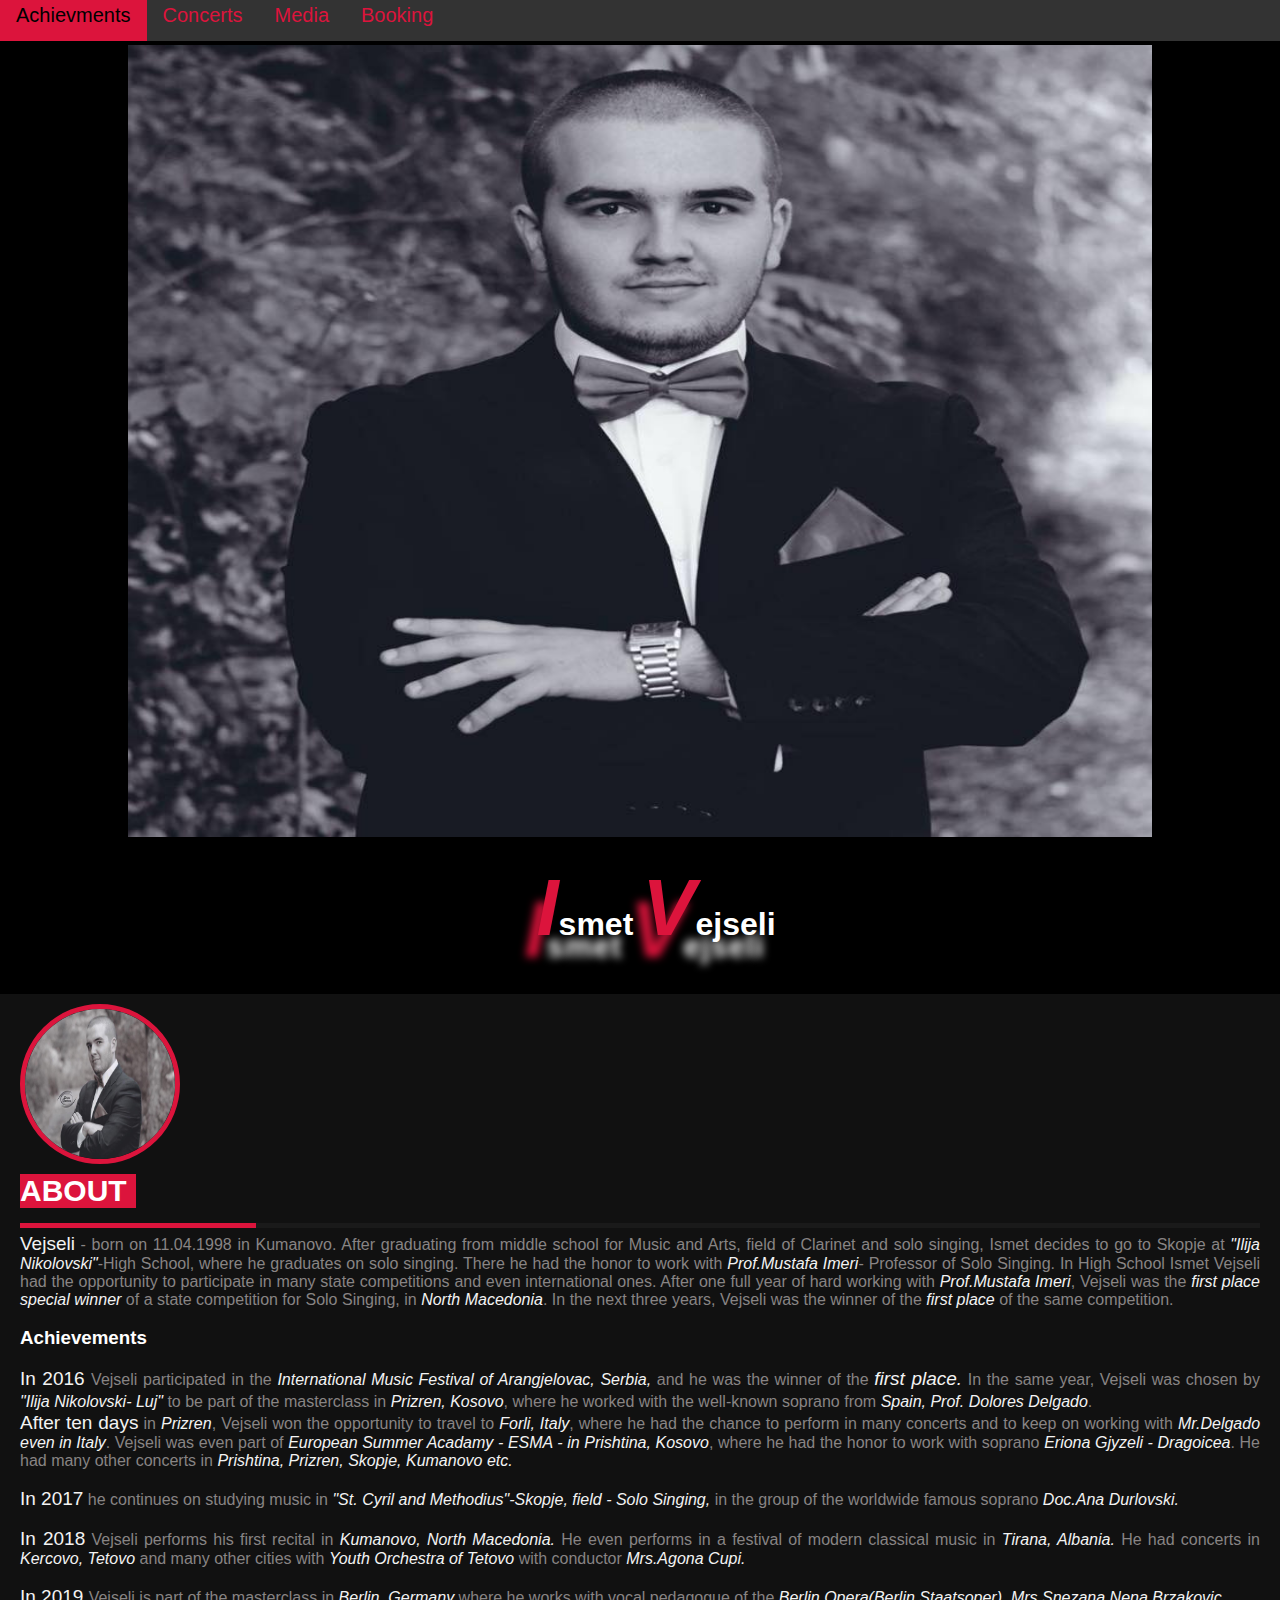
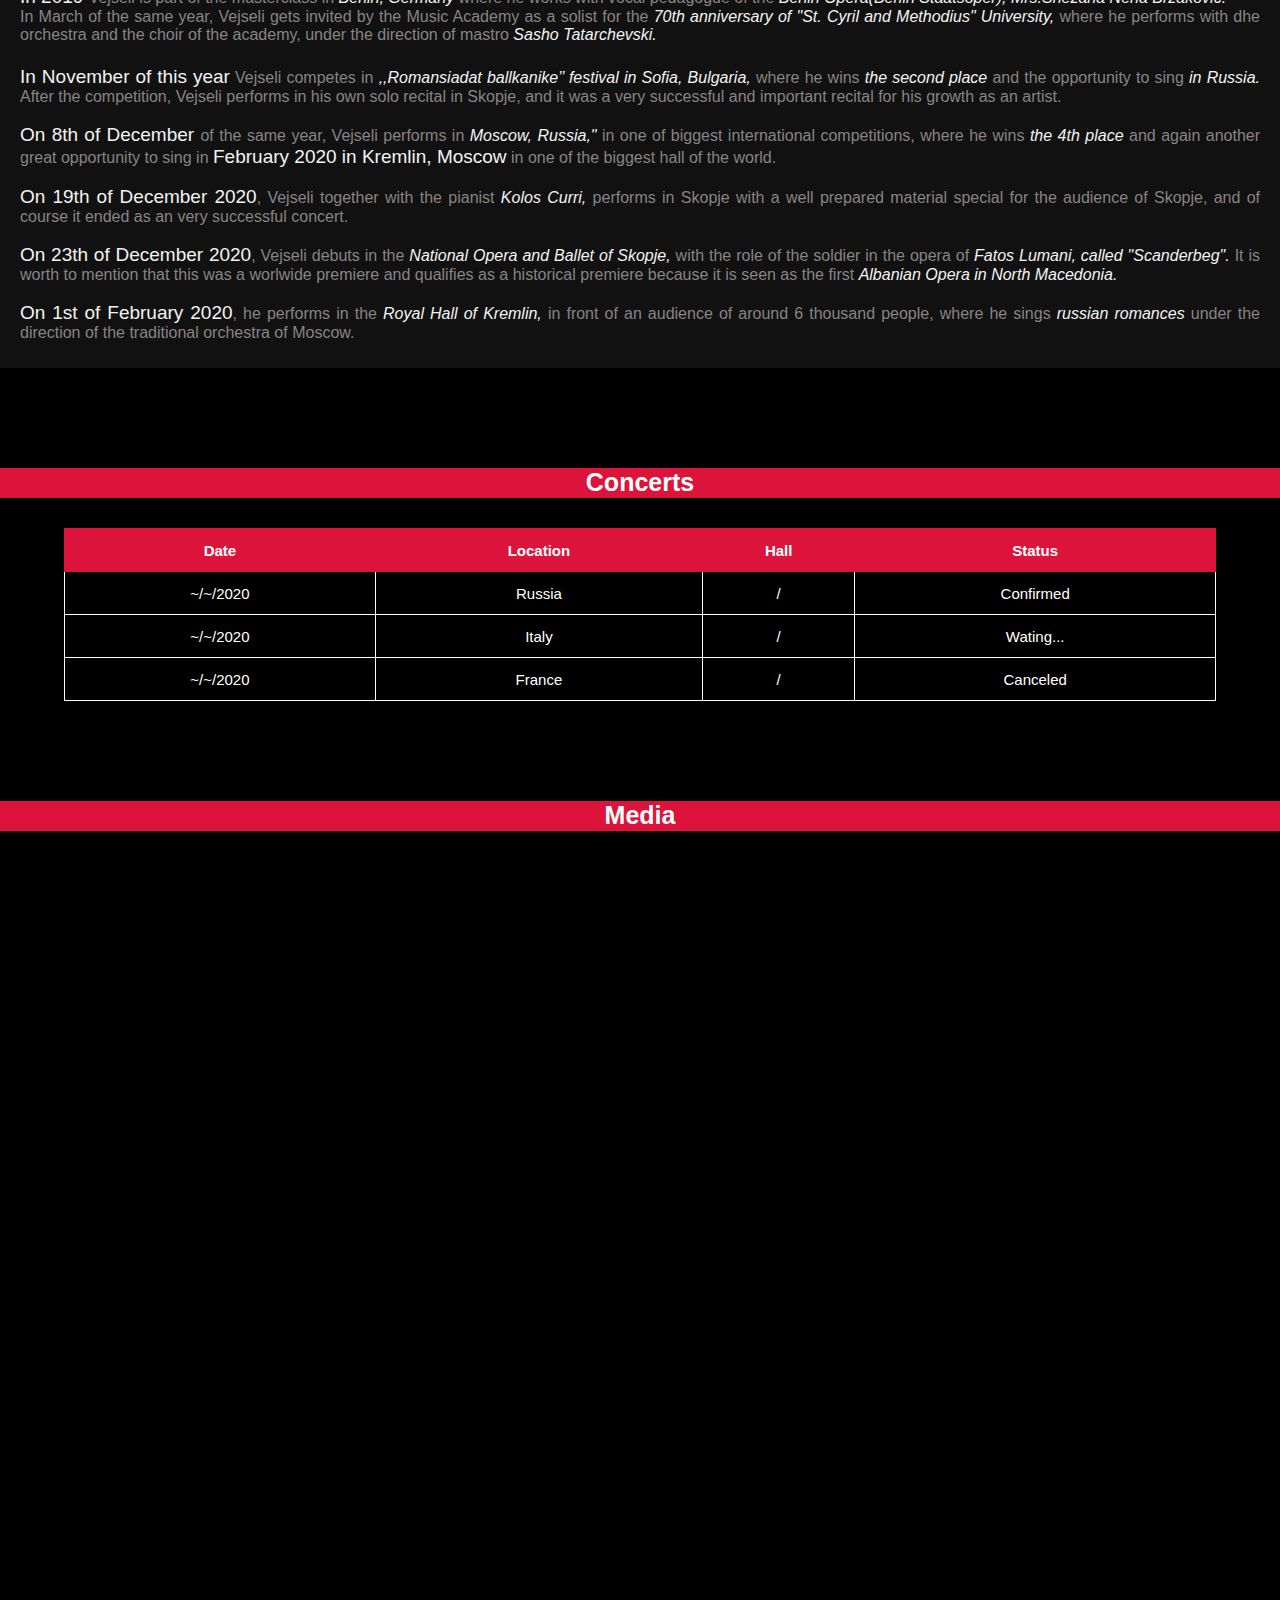
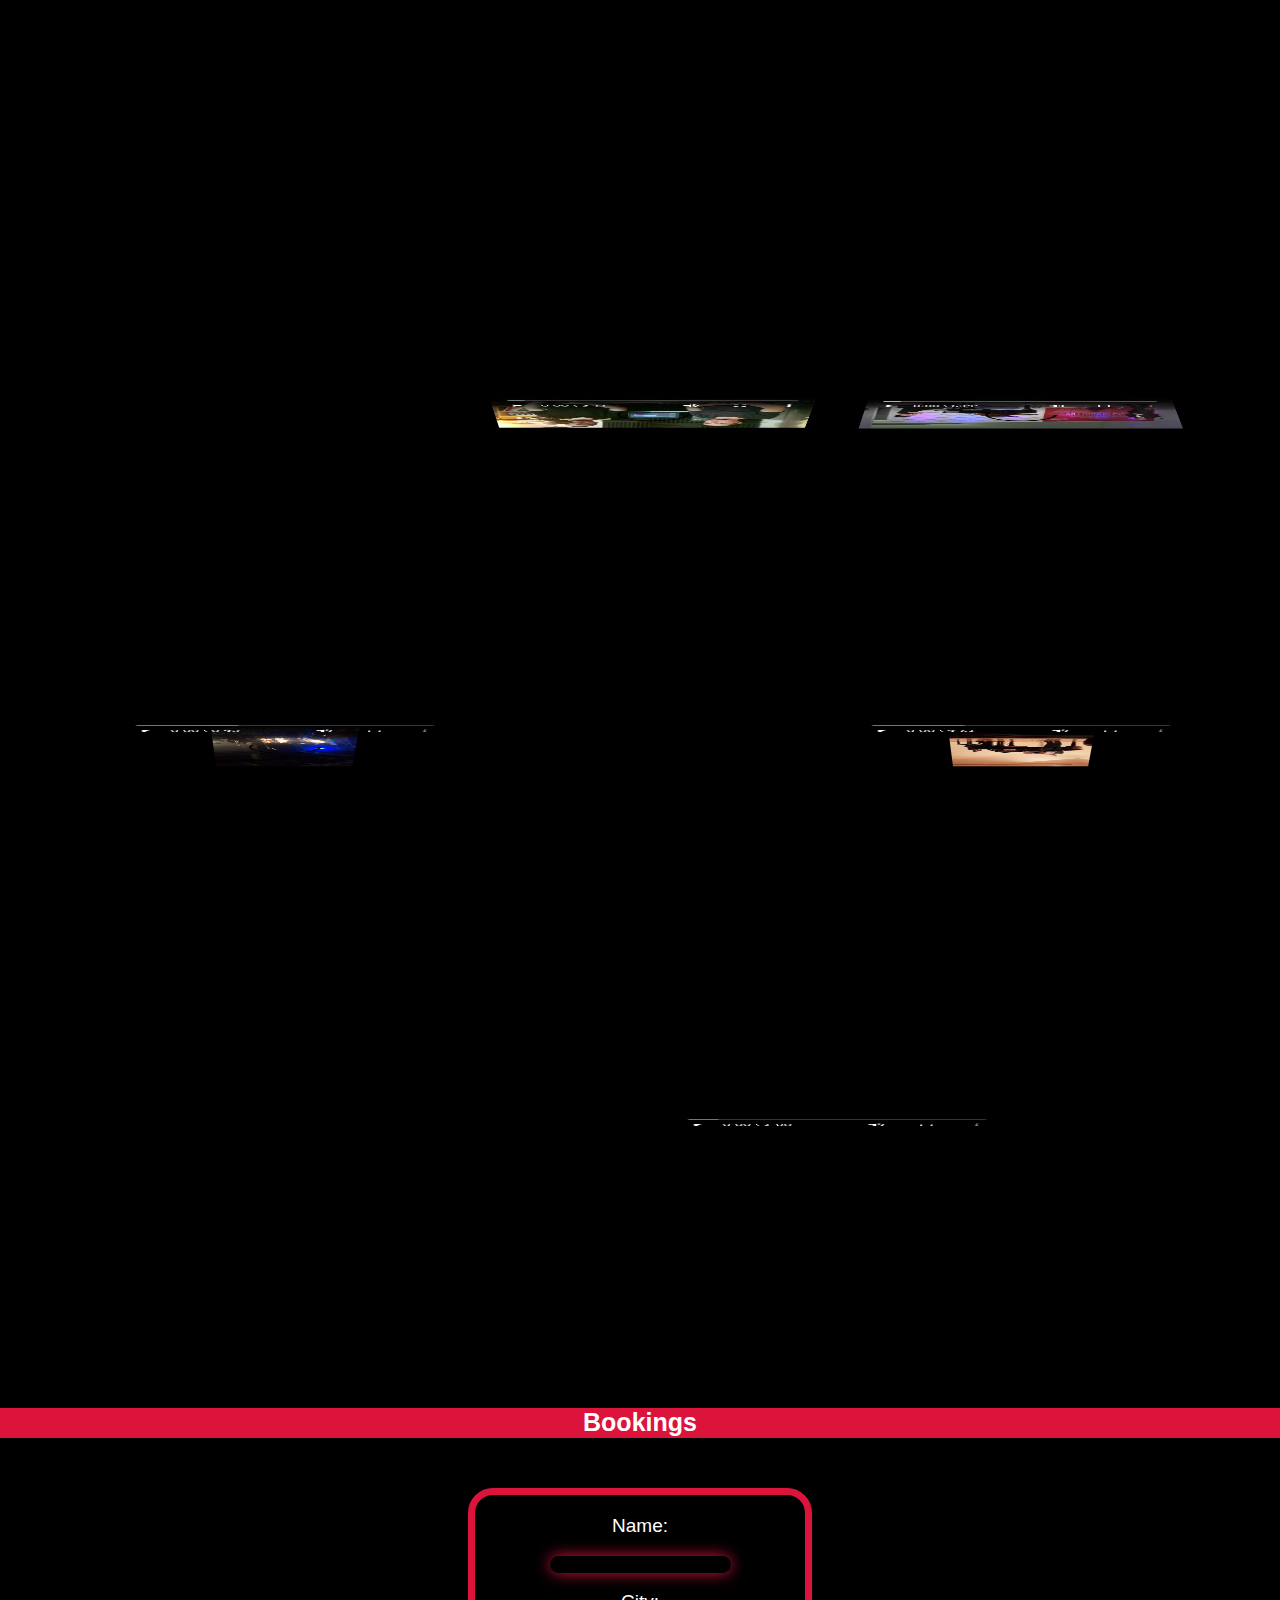
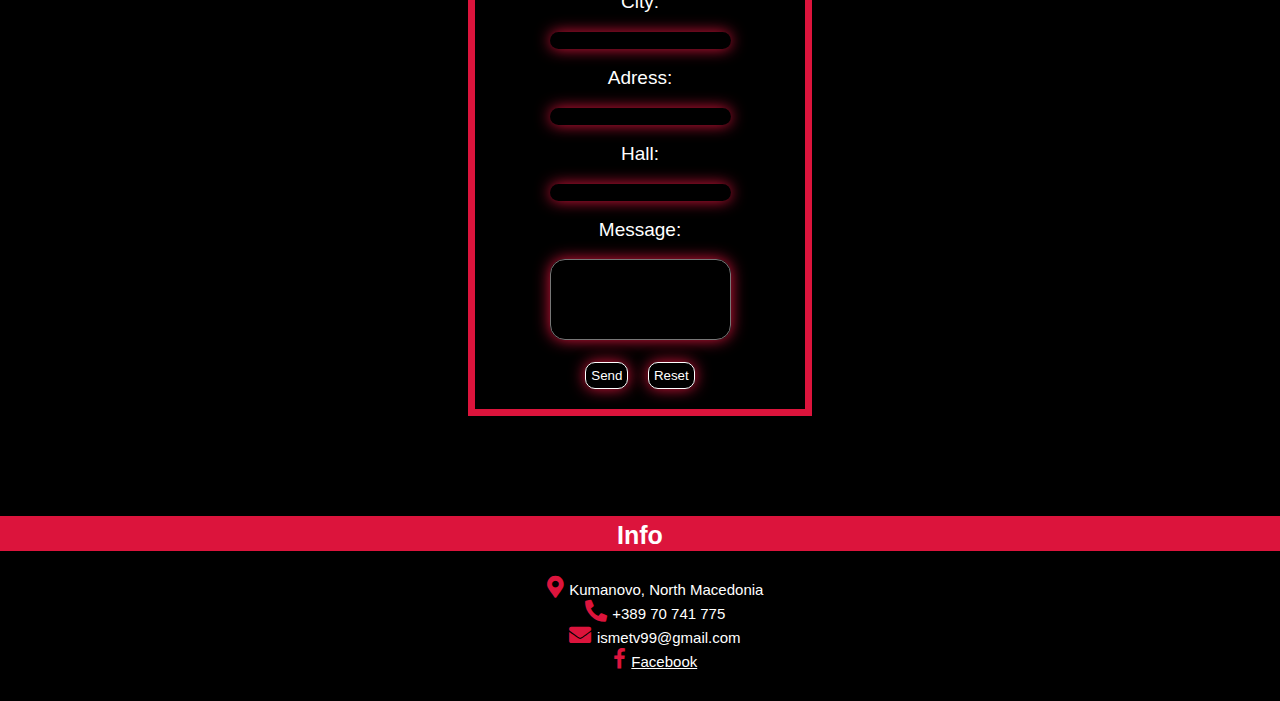
==== commit be9a03eb: "Update index.html" ====
--- a/index.html
+++ b/index.html
@@ -9,7 +9,7 @@
     <meta name="viewport" content="width=device-width, initial-scale=1.0">
     <link href="https://unpkg.com/aos@2.3.1/dist/aos.css" rel="stylesheet">
     <script src="https://unpkg.com/aos@2.3.1/dist/aos.js"></script>
-    <link rel="stylesheet" href="./style1.css">
+    <link rel="stylesheet" href="./style.css">
     <style>
     </style>
 </head>
--- a/style.css
+++ b/style.css
@@ -0,0 +1,500 @@
+body {
+    font-family: Arial, Helvetica, sans-serif;
+    background:black;
+    padding:0;
+    margin:0;
+  }
+  
+*{
+  scroll-behavior: smooth;
+}
+
+  .topnav {
+    overflow: hidden;
+    background-color: #333;
+    position:fixed;
+    margin-top:-10px;
+    width:100%;
+    z-index:9999;
+    position:fixed;
+  }
+  
+  .topnav a {
+    float: left;
+    display: block;
+    color: crimson;
+    text-align: center;
+    padding: 14px 16px;
+    margin-top:0px;
+    text-decoration: none;
+    font-size: 20px;
+  }
+  
+  .topnav a:hover {
+    background-color: crimson;
+    color: black;
+  }
+  
+  .topnav a.active {
+    background-color: crimson;
+    color: black;
+  }
+  
+  .topnav .icon {
+    display: none;
+  }
+  
+  @media screen and (max-width: 600px) {
+    .topnav a:not(:first-child) {display: none;}
+    .topnav a.icon {
+      float: right;
+      display: block;
+    }
+  }
+  
+  @media screen and (max-width: 600px) {
+    .topnav.responsive {position: fixed;}
+    .topnav.responsive .icon {
+      position: absolute;
+      right: 0;
+      top: 0;
+    }
+    .topnav.responsive a {
+      float: none;
+      display: block;
+      text-align: left;
+    }
+  }
+
+  .header1 img{
+    margin-top:45px;
+  margin-left:10%;
+  width:80%;
+  height:88vh;
+  padding: 5px auto;
+  }
+
+  .name{
+    z-index:10;
+  text-rendering: optimizeLegibility;
+  text-align: center;
+    }
+    
+.name h1{
+    color:white;
+    font-size:2rem;
+    margin-left:2rem;
+    text-align: center;
+    text-shadow: -12px 22px 8px #ffffff;
+    animation-name: example;
+  animation-duration: 2s;
+  animation-iteration-count: infinite;
+}
+.name h1 span {
+    font-size:5rem;
+    color:crimson;
+    text-shadow: -12px 22px 8px crimson;
+    animation-name: example;
+  animation-duration: infinite;
+    text-align: center;
+}
+
+@keyframes example {
+
+  100% {    text-shadow: -12px 22px 8px crimson;}
+}
+
+
+  /*container*/
+  @import url('https://fonts.googleapis.com/css?family=Poppins:400,500,600,700&display=swap');
+  footer{
+      position: relative;
+      bottom: 0px;
+      width: 100%;
+      background-color:#111;
+      color:white;
+	}
+	.main-content img{
+		width:150px;
+		height:150px;
+		border-radius:50%;
+		position:absolute;
+		z-index:1;
+		border: 5px solid crimson;
+	}
+    .main-content{
+      display: absolute;
+    }
+    .main-content .box{
+      flex-basis: 50%;
+      padding: 10px 20px;
+    }
+    .box h2{
+      font-size: 3rem;
+      text-transform: uppercase;
+      color:white;
+    }
+    @media screen and (max-width: 900px) {
+      .box h2{
+          font-size: 2rem;
+      }
+  }
+  .main-content  h2{
+    margin-top:170px;
+    background:crimson;
+    width:116px;
+    font-size:30px;
+  }
+    .box .content{
+      margin: 20px 0 0 0;
+      position: relative;
+    }
+    .box .content:before{
+      position: absolute;
+      content: '';
+      top: -10px;
+      height: 5px;
+      width: 100%;
+      background: #1a1a1a;
+    }
+    .box .content:after{
+      position: absolute;
+      content: '';
+      height: 5px;
+      width: 19%;
+      background: crimson;
+      top: -10px;
+    }
+    .left .content p{
+      text-align: justify;
+      font-size:1rem;
+      font-weight:60;
+    }
+    .left .content .social{
+      margin: 20px 0 0 0;
+    }
+    .left .content .social a:h
+    .left .content .social a{
+      padding: 0 2px;
+    }
+    .left .content .social a span{
+      height: 40px;
+      width: 40px;
+      background: #1a1a1a;
+      line-height: 40px;
+      text-align: center;
+      font-size: 30px;
+      border-radius: 5px;
+      transition: 0.3s;
+    }
+    .left .content .social a span:hover{
+      background: crimson;
+    }
+    .center .content .fas{
+      font-size: 1.4375rem;
+      background: #1a1a1a;
+      height: 45px;
+      width: 45px;
+      line-height: 45px;
+      text-align: center;
+      border-radius: 50%;
+      transition: 0.3s;
+      cursor: pointer;
+    }
+    .center .content .fas:hover{
+      background: crimson;
+    }
+    .center .content .text{
+      font-size: 1.0625rem;
+      font-weight: 500;
+      padding-left: 10px;
+    }
+    .center .content .phone{
+      margin: 15px 0;
+    }
+    .bottom center{
+      padding: 5px;
+      font-size: 0.9375rem;
+      background: #151515;
+    }
+    .bottom center span{
+      color: #656565;
+    }
+    .bottom center a{
+      color: #f12020;
+      text-decoration: none;
+    }
+    .bottom center a:hover{
+      text-decoration: underline;
+    }
+
+    .pmain {
+      color:rgb(136, 132, 132);
+      font-size:15px;
+    }
+
+    .content b{
+      font-size:19px;
+      color:rgb(243, 243, 243);
+    }
+    .content i{
+      color:rgb(243, 243, 243);
+    }
+    @media screen and (max-width: 400px) {
+      .pmain p{
+          font-size:7px;
+      }
+      .mainh1{
+          font-size:7px;
+      }
+      .content b{
+          font-size:19px;
+          color:crimson;
+      }
+      .content i{
+          font-size:14px;
+      }
+      .left .content p{
+      text-align: justify;
+      font-size:14px;
+      font-weight:60;
+    }
+  }
+
+  
+  table{
+    width:90%;
+    text-align:center;
+    margin-left:5%;
+    margin-bottom: 30px;
+    margin-top:30px;
+    font-size:15px;
+}
+table, th, td {
+    border:1px solid white; 
+  border-collapse: collapse;
+  color:white
+
+}
+table th{
+    background:crimson;
+    color:white;
+    border:1px solid crimson;
+}
+table td,th{
+  height:40px;
+}
+
+.info{
+    margin-top:100px;
+    width:100%;
+    font-size:20px;
+    height:100px;
+    background:transparent;
+    text-align: center;
+    border-top-width: 5px;
+    border-top-style: solid;
+    border-top-color:crimson;
+    padding-bottom:50px;
+  }
+  .info h3{
+    margin-top:0;
+    text-align: center;
+    color:white;
+    background:Crimson;
+    
+  }
+  .info i{
+    margin-top:20px;
+    color:white;
+    background:crimson;
+    font-size:18px;
+    float:left;
+    display:table-column
+  }
+
+
+
+
+  .booking{
+    margin-top:50px;
+  width:330px;
+  height:auto;
+  padding-top:20px;
+  padding-bottom:20px;
+  background:transparent;
+  border:7px solid crimson;
+  border-top-left-radius: 25px;
+  border-top-right-radius:25px;
+  }
+  .booking button{
+    border:1px solid white;
+    padding:2px;
+    cursor:pointer;
+  }
+  .booking label{
+    color:white;
+    font-size:19px;
+    text-align:center;
+  }
+  .booking input{
+    text-align:center;
+    border:0;
+    background:none;
+    box-shadow:0px 0px 15px crimson;
+    border-radius:10px; 
+    color:white;
+  }
+  .booking textarea{
+    resize: none;
+    border-radius:15px;
+    color:white;
+    background:transparent;
+    box-shadow:0px 0px 15px crimson;
+    width:auto;
+  
+  }
+
+  
+  .serv{
+    margin-top:50px;
+    display:inline-block;
+    width:350px;
+    margin-left:30px;
+    height:400px;
+    border-top-right-radius: 40px;
+    border-top-left-radius: 15px;
+    border-bottom-left-radius: 15px;
+    border-bottom-right-radius: 40px;
+    border:5px solid crimson;
+	background:transparent;
+    margin-bottom:30px;
+    transition: .3s;
+    padding:10px;
+    z-index:10;
+  }
+  .serv img{
+    width:330px;
+    height:360px;
+    margin-top:20px;
+    margin-left:20px;
+    box-shadow:-12px -12px 17px crimson;
+    z-index:1;
+    border-top-right-radius: 40px;
+    border-top-left-radius: 10px;
+    border-bottom-left-radius: 10px;
+    border-bottom-right-radius: 10px;
+  }
+  
+  .serv p{
+      text-align: center;
+      margin-top:-15px;
+      color:crimson;
+      font-size:16px;
+      opacity:0;
+    transition: .3s;
+  }
+  .serv:hover{
+      height:450px;
+  }	
+  .serv:hover p{
+  opacity:1;
+  }
+  .serv h1{
+      color:crimson;
+      font-family:'Times New Roman', Times, serif;
+      text-align: center;
+    font-size:25px;
+    margin-top:-8px;
+  }
+  @media screen and (max-width: 600px) {
+    .serv{
+        width:280px;
+        margin-left:10px;
+        height:350px;
+    }
+    .serv img{
+        width:270px;
+        height:310px;
+    }
+    .serv:hover{
+        height:390px;
+    }
+    .vdd{
+      width:250px;
+      margin-left:10px;
+    }
+    .vdd video{
+      width:270px;
+    }
+  }
+
+  
+  .vdd{
+    border:7px solid rgb(47, 113, 255);
+    border-top-left-radius: 50px;
+    width:300px;
+    height:200px;
+    display:inline-block;
+    margin-top:100px;
+    padding:10px;
+    margin:30px;
+    margin-left:0;
+}
+
+.vdd video{
+    width:315px;
+    display:inline-block;
+    margin-left:20px;
+    margin-top:25px;
+    box-shadow: -7px -10px 10px rgb(47, 113, 255);;
+}
+
+.hh1{
+  text-align:center;
+  font-size:25px;
+  height:30px;
+  background:crimson;
+  color:white;
+  margin-top:100px;
+}
+
+
+@media screen and (max-width: 600px) {
+  .header1 img{
+    height:70vh;
+  }
+  .name h1{
+    font-size:1rem;
+  }
+  .name h1 span{
+    font-size:2.5rem;
+  }
+	.main-content img{
+		width:100px;
+		height:100px;
+		border-radius:50%;
+	}
+  .box .content{
+    margin: 0px 0 0 0;
+  }
+  .main-content  h2{
+    margin-top:120px;
+    background:crimson;
+    width:80px;
+    font-size:20px;
+  }
+  .main-content h3{
+    font-size:20px;
+     color:white;
+     background:crimson;
+     width:140px;
+}
+.hh1{
+  font-size:20px;
+  height:23px;
+}
+.booking label{
+  font-size:15px;
+}
+  }
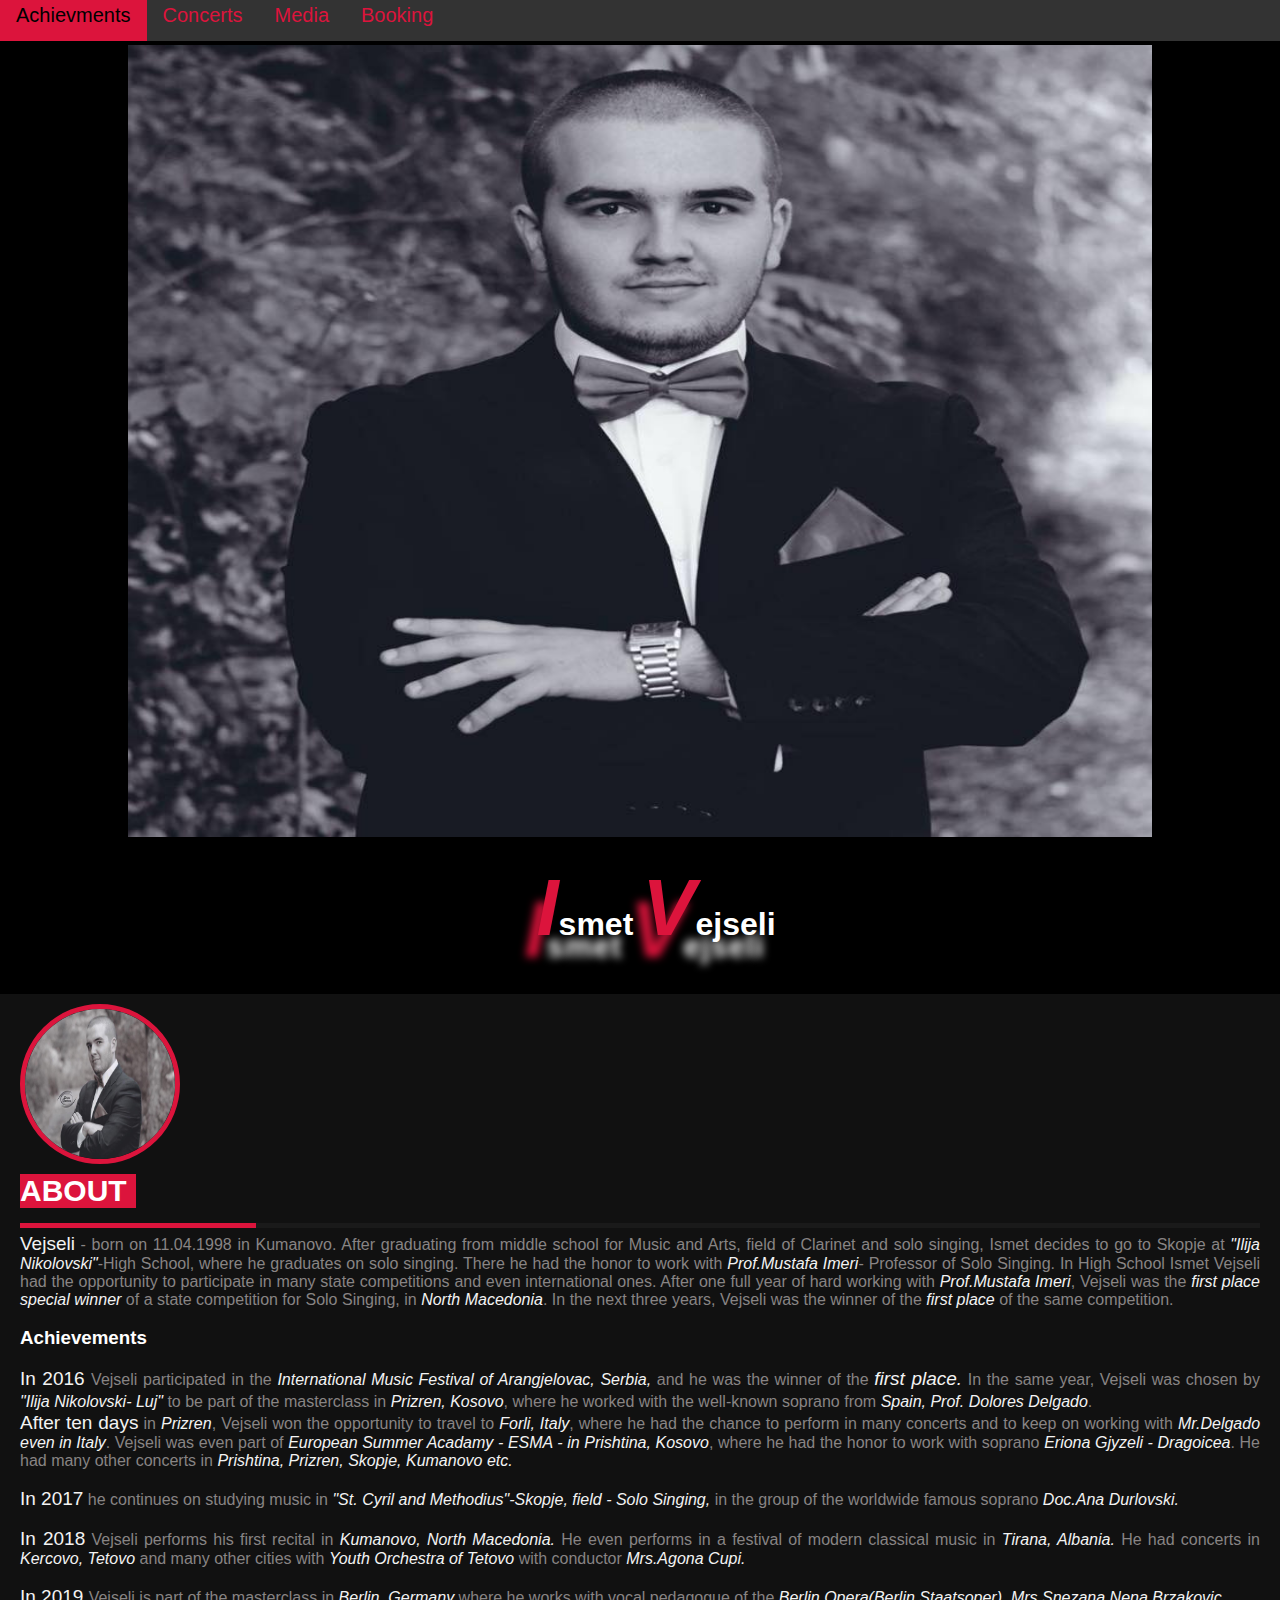
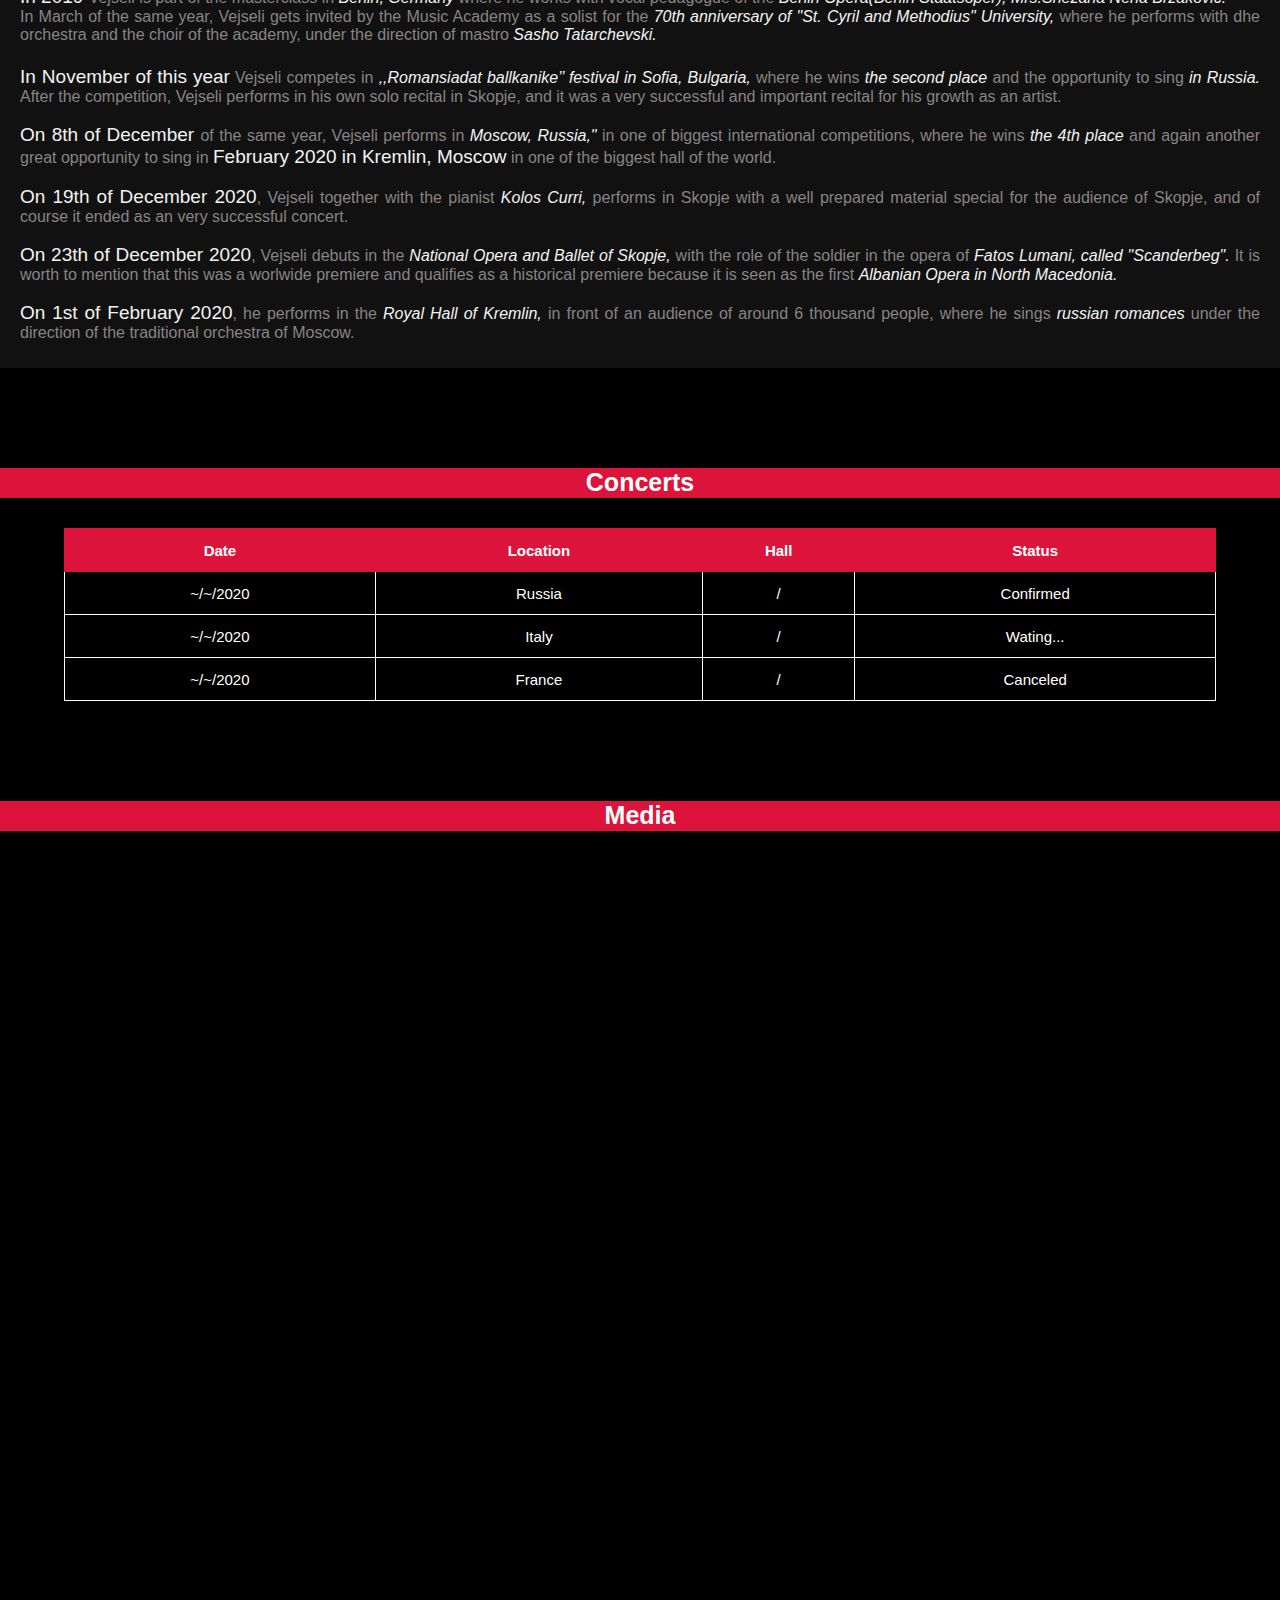
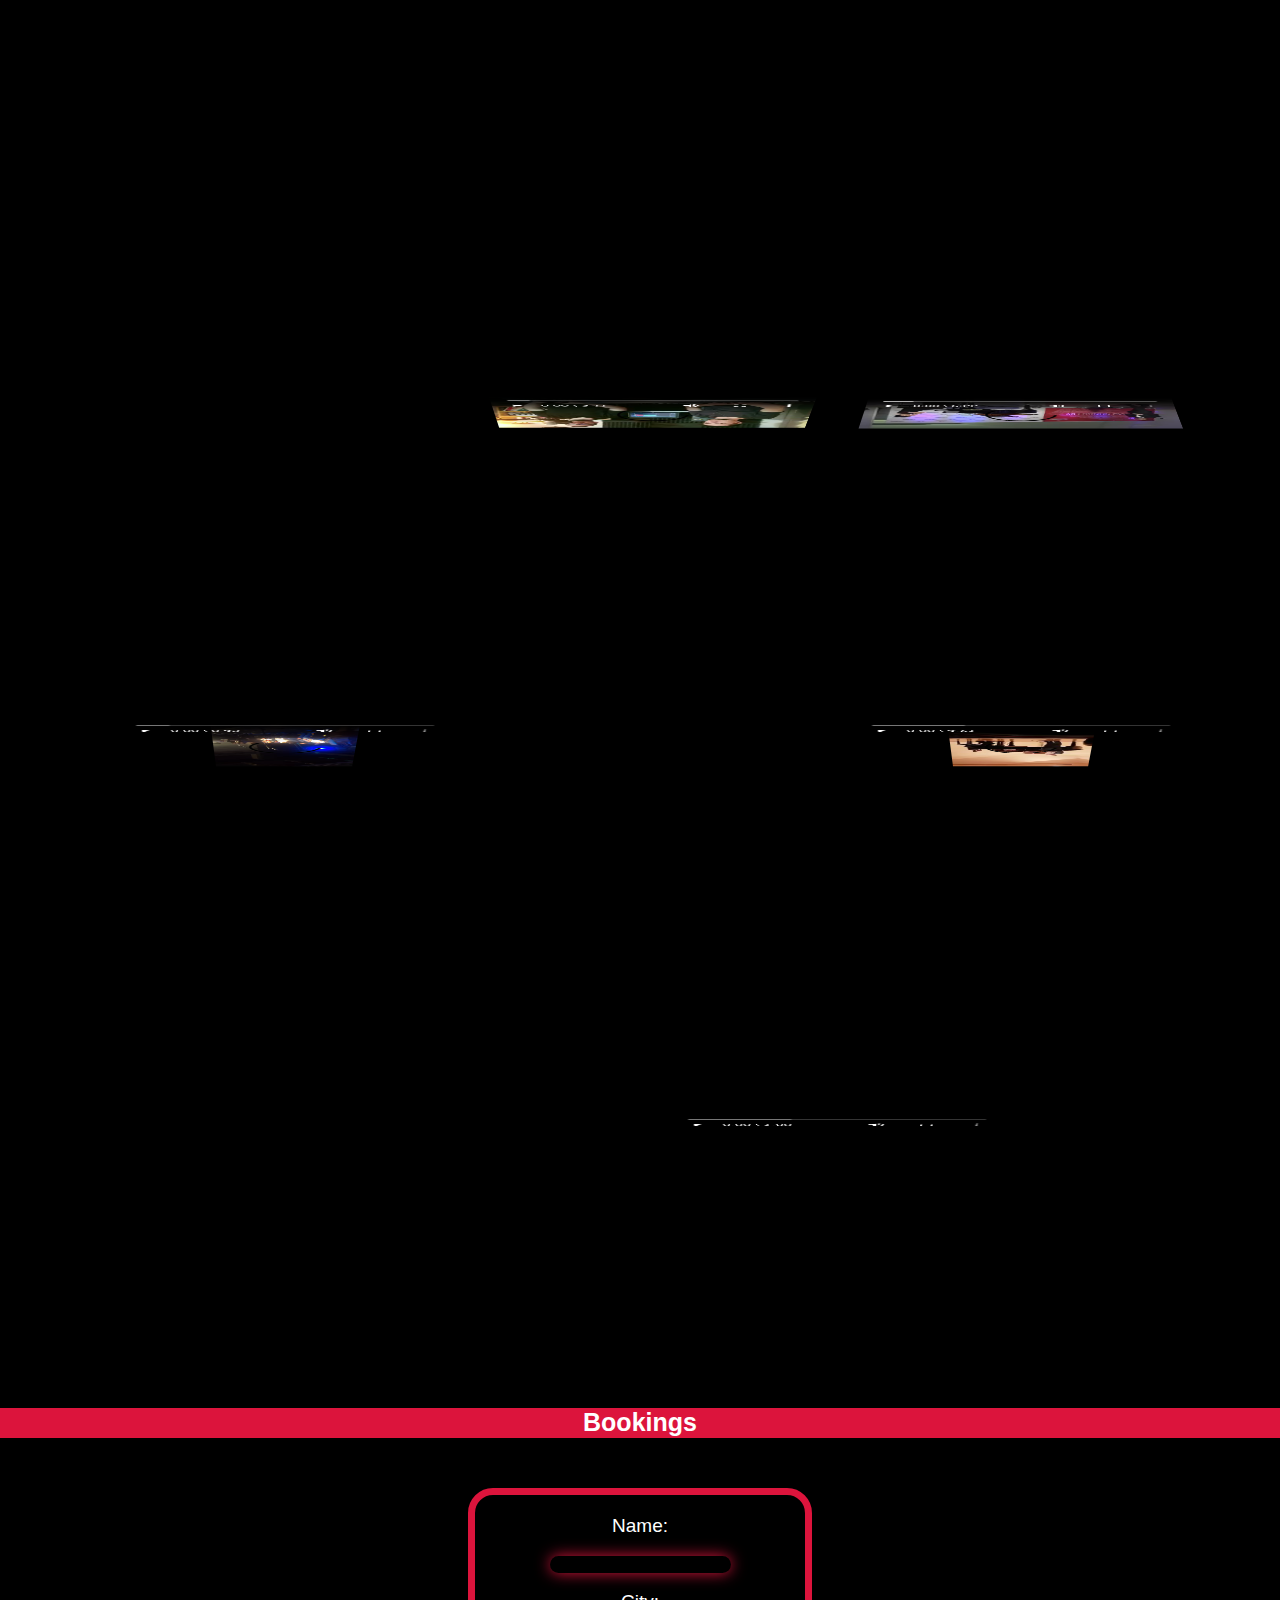
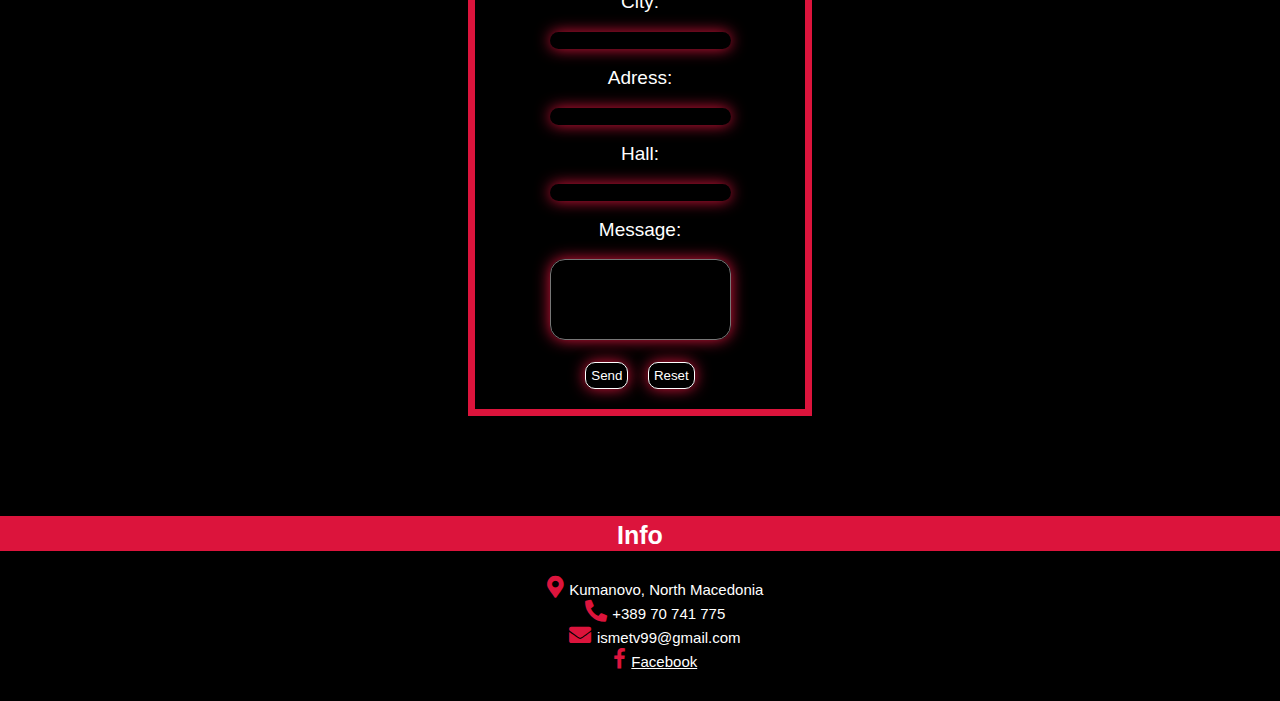
==== commit 097f04db: "Update index.html" ====
--- a/index.html
+++ b/index.html
@@ -24,6 +24,8 @@
           <i class="fa fa-bars" ></i>
         </a>
       </div>
+    
+    <section id="Achievments">
 
 
       <div class="header1">
@@ -37,7 +39,6 @@
 
 <Br>
 
-    <section id="Achievments">
 
         <footer>
           <div class="main-content">
--- a/style.css
+++ b/style.css
@@ -418,7 +418,7 @@
         height:310px;
     }
     .serv:hover{
-        height:390px;
+        height:400px;
     }
     .vdd{
       width:250px;
@@ -462,7 +462,7 @@
 
 @media screen and (max-width: 600px) {
   .header1 img{
-    height:70vh;
+    height:50vh;
   }
   .name h1{
     font-size:1rem;
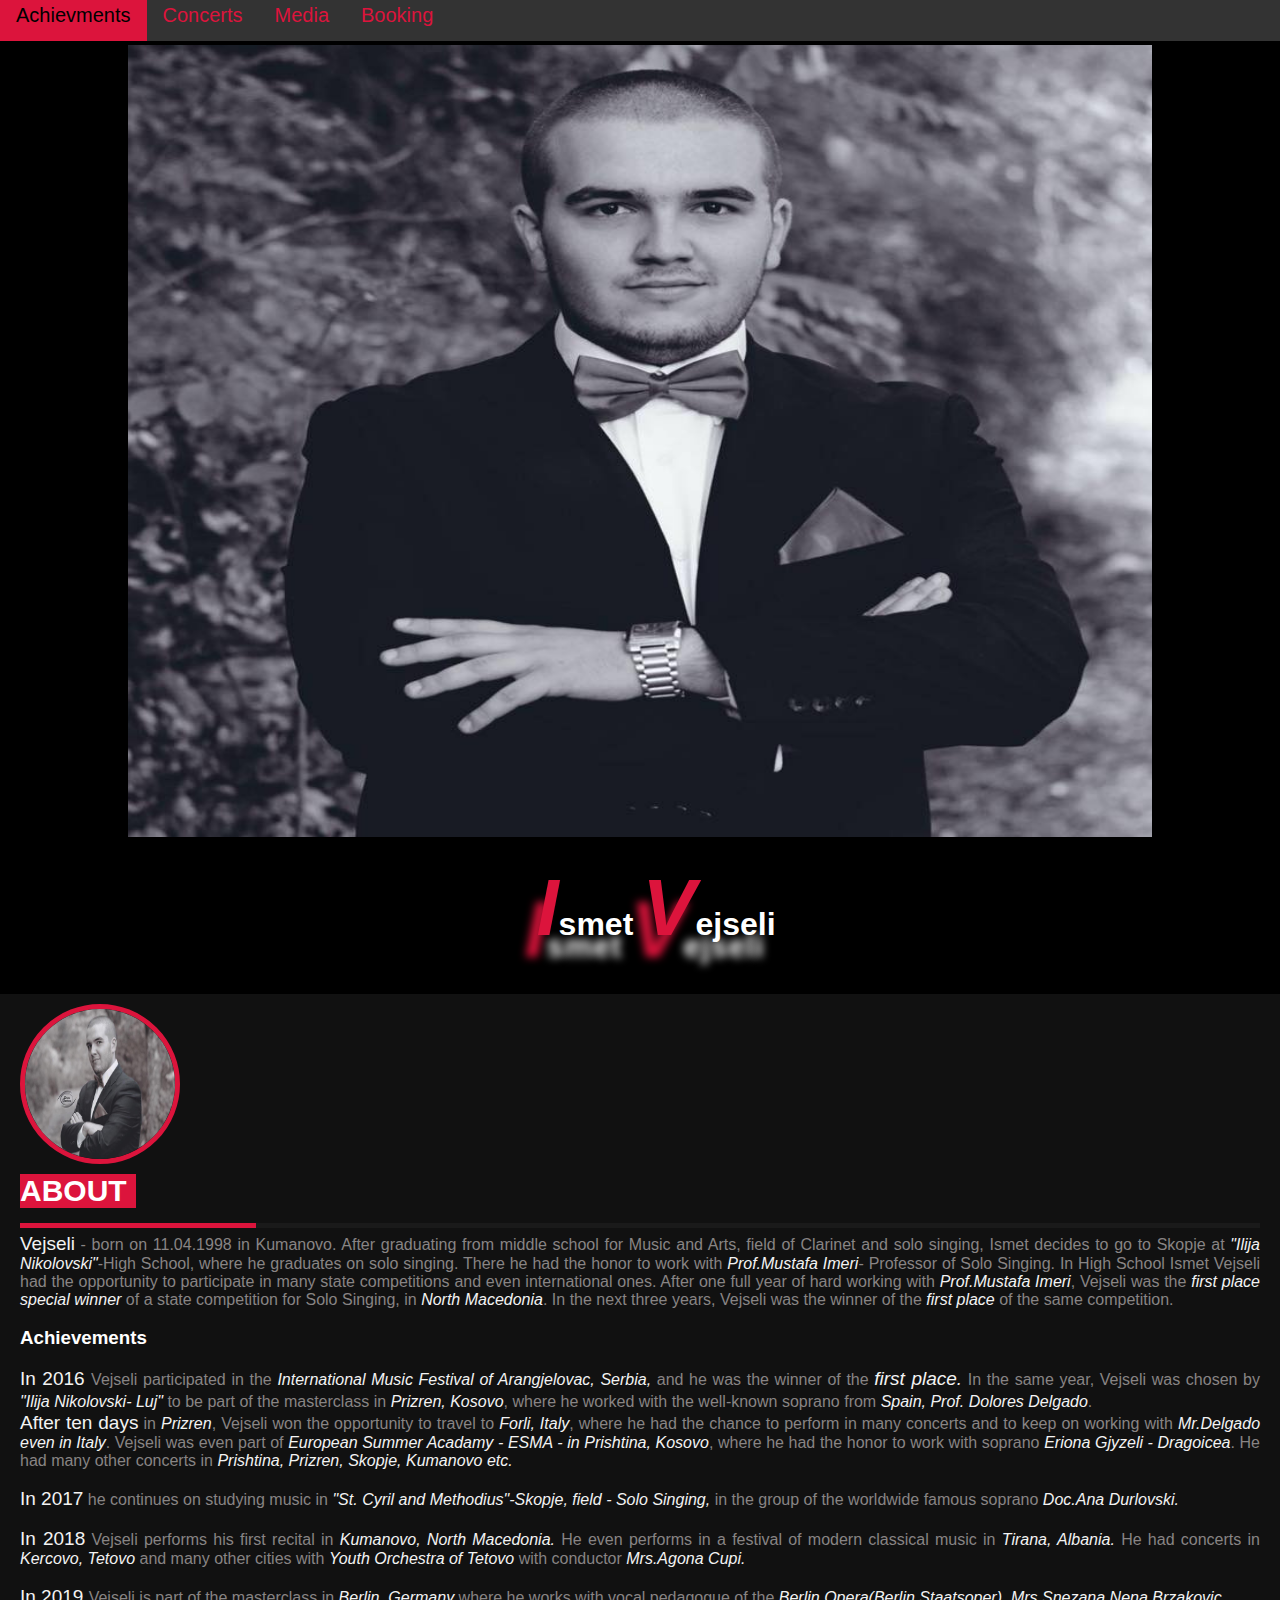
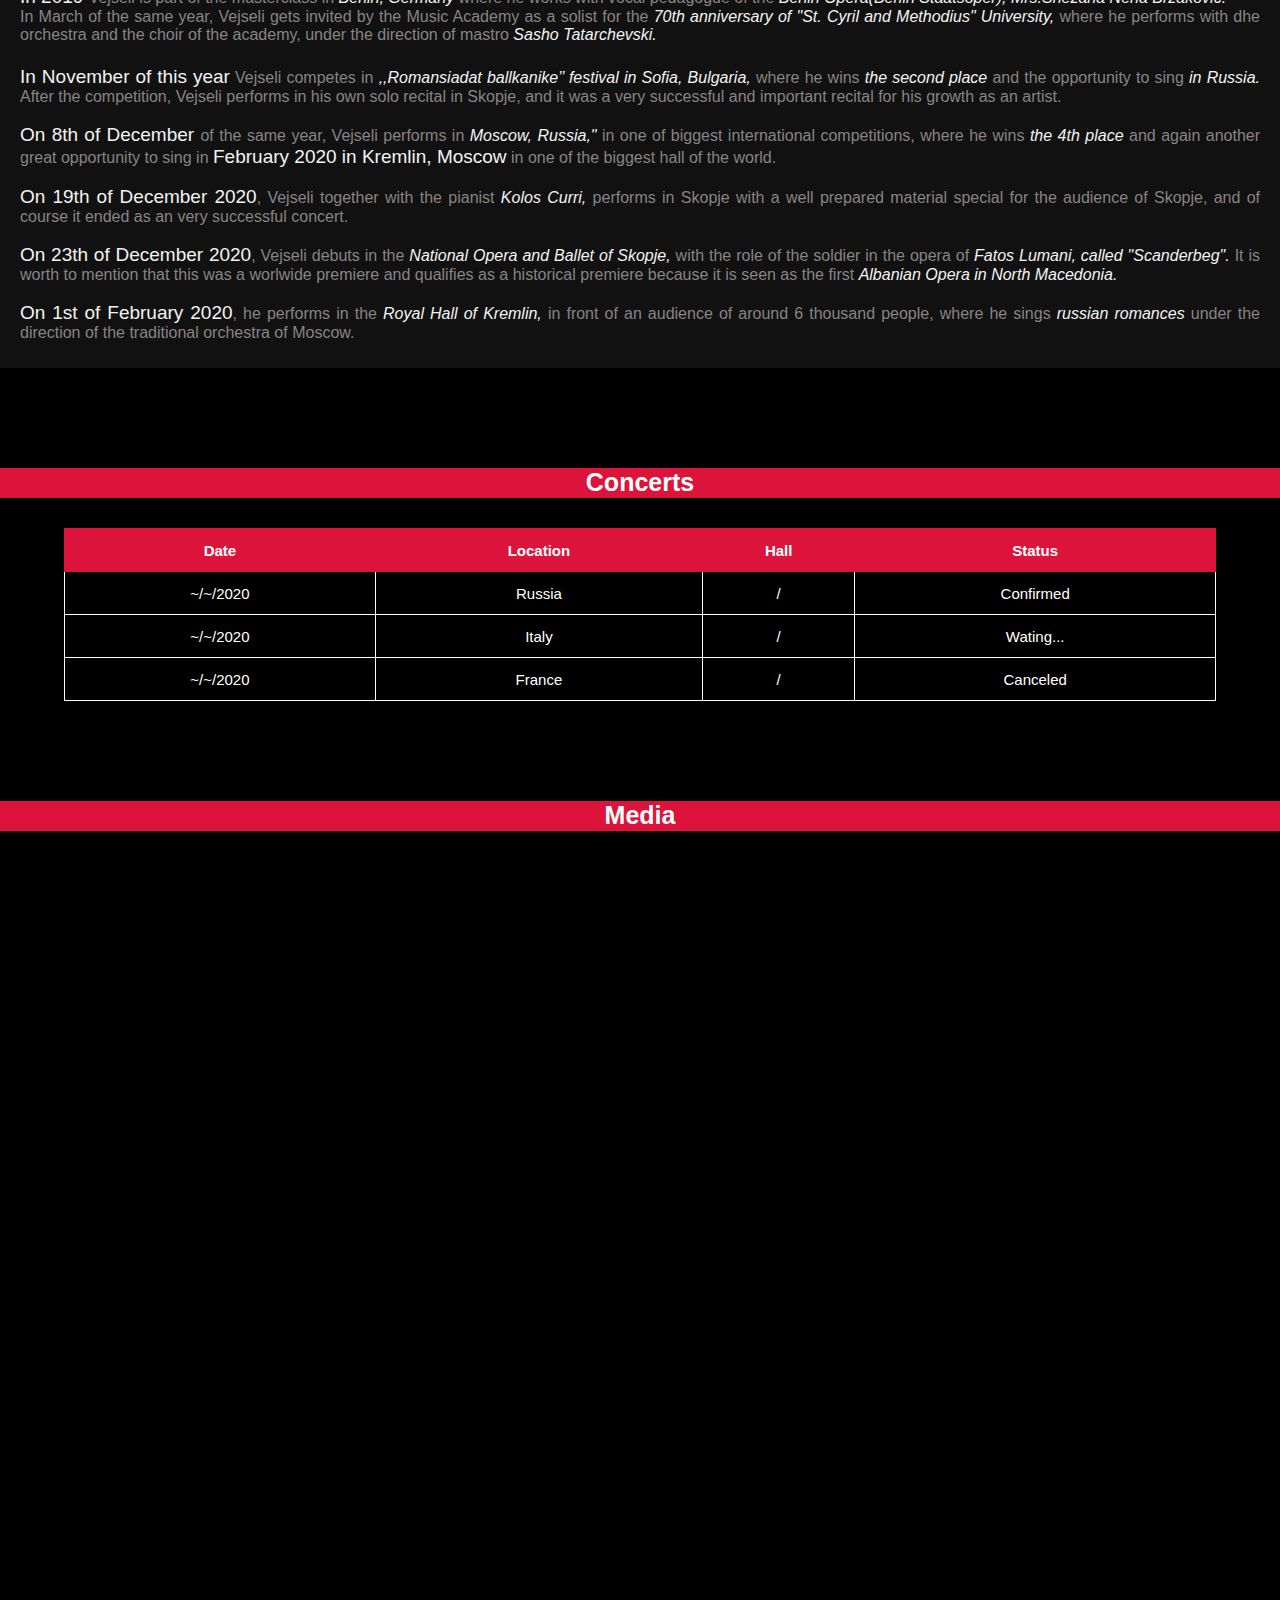
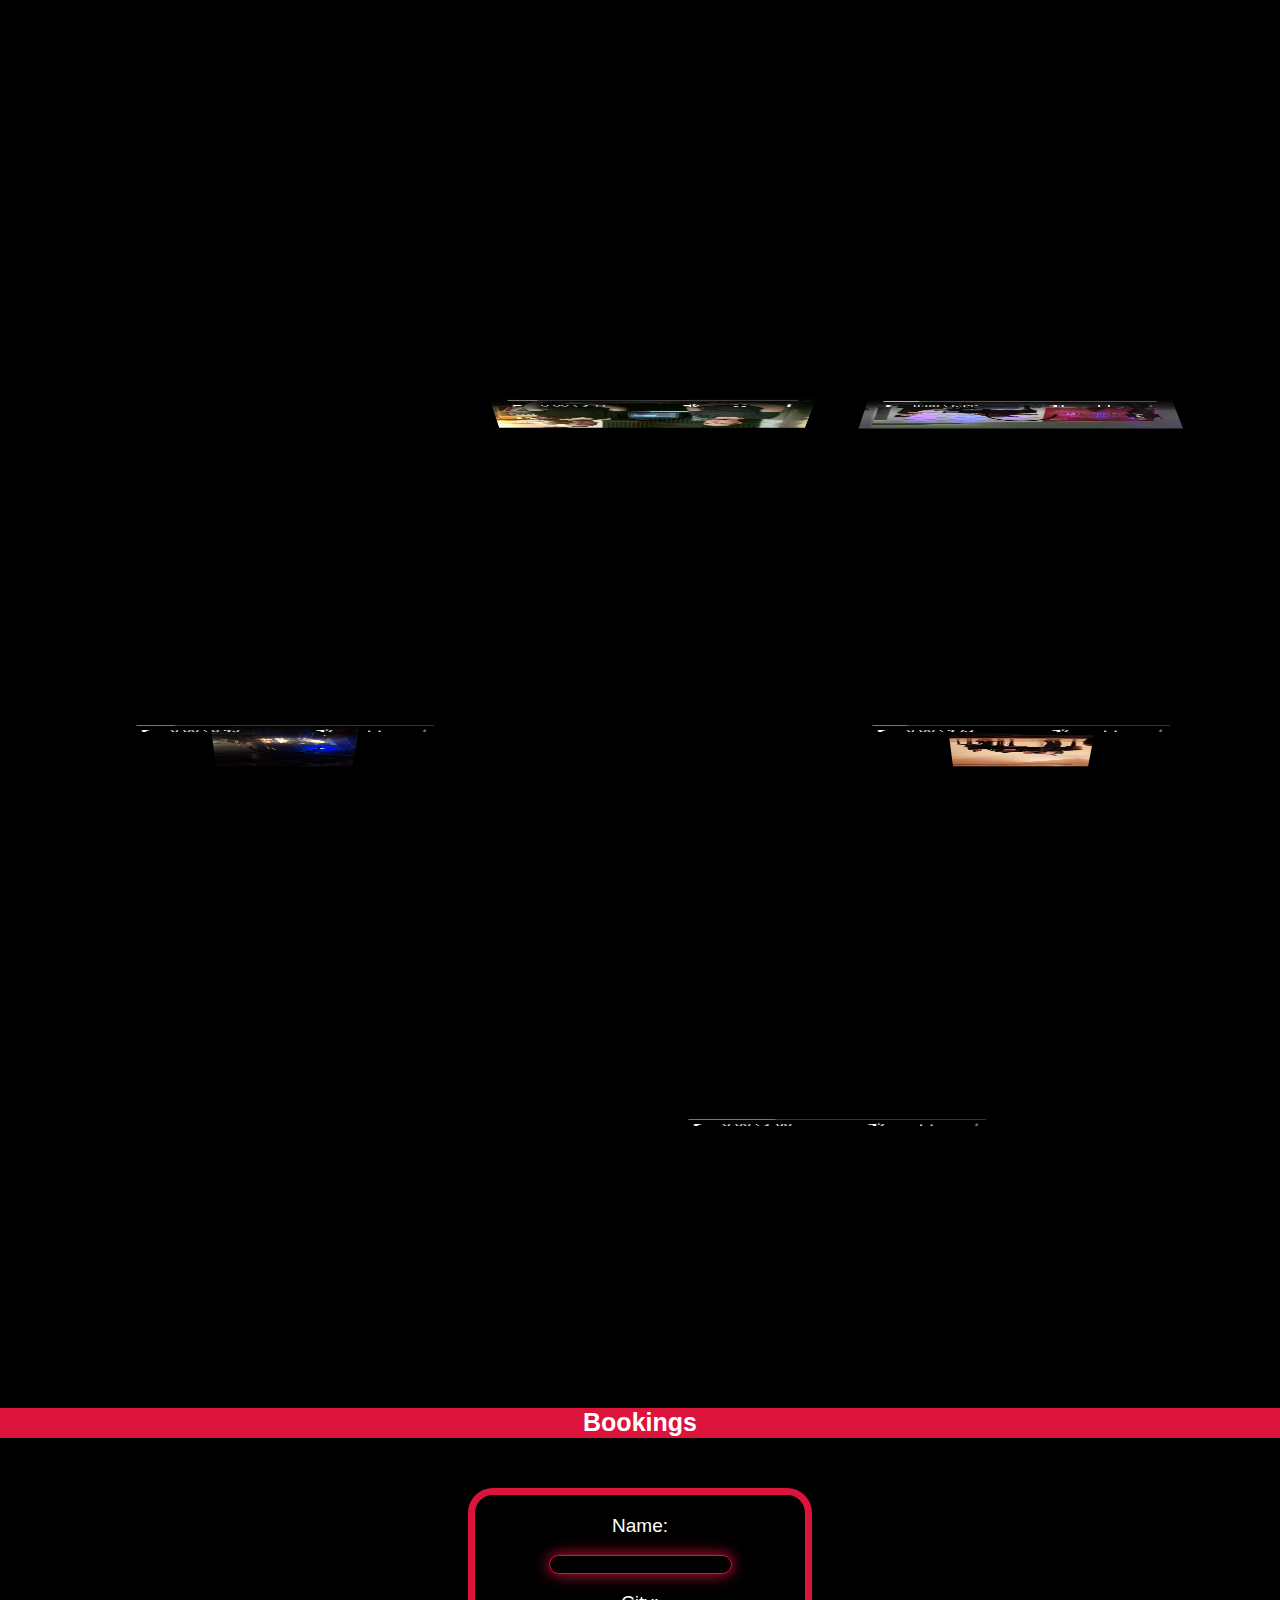
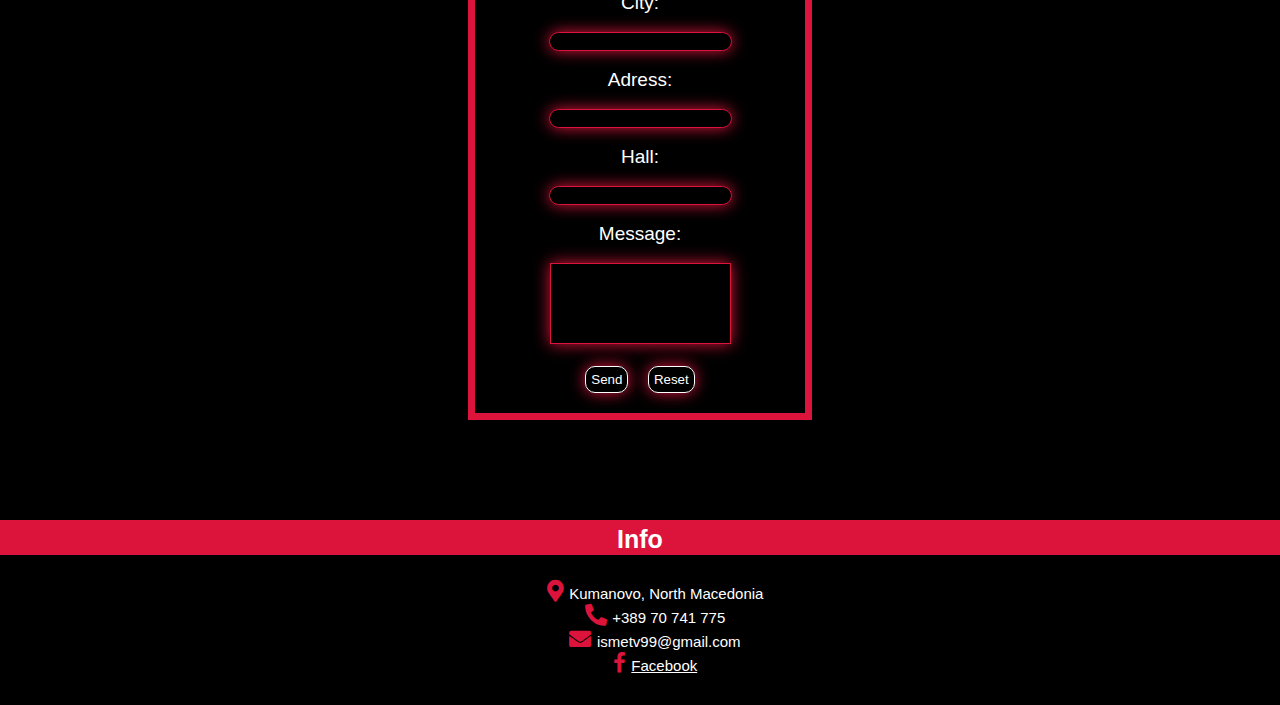
==== commit 48c6ee03: "Update index.html" ====
--- a/index.html
+++ b/index.html
@@ -296,15 +296,15 @@
   <div class="booking">
     <form action="mailto:ismetv99@gmail.com" method="post" enctype="text/plain">
   <label>Name: </label><br><br>
-  <input type="text" name="name"><br><br>
+  <input type="text" name="Emri" style="border:1px solid crimson"><br><br>
   <label>City: </label><br><br>
-  <input type="text" name="name"><br><br>
+  <input type="text" name="Qyteti" style="border:1px solid crimson"><br><br>
   <label>Adress: </label><br><br>
-  <input type="text" name="name"><br><br>
+  <input type="text" name="Adresa"style="border:1px solid crimson"><br><br>
   <label>Hall: </label><br><br>
-  <input type="text" name="name"><br><br>
+  <input type="text" name="Salla" style="border:1px solid crimson"><br><br>
   <label>Message: </label><br><br>
-  <textarea rows="5" name="extra">
+  <textarea rows="5" name="Shtese" style="border:1px solid crimson">
   </textarea><br><br>
   <input type="submit" value="Send" style="margin-right:15px;border:1px solid white;padding:5px;">
   <input type="reset" value="Reset" style="border:1px solid white;padding:5px;">
--- a/style.css
+++ b/style.css
@@ -328,7 +328,7 @@
   border-top-right-radius:25px;
   }
   .booking button{
-    border:1px solid white;
+    border:1px solid crimson;
     padding:2px;
     cursor:pointer;
   }
@@ -339,7 +339,7 @@
   }
   .booking input{
     text-align:center;
-    border:0;
+    border:1px solid white;
     background:none;
     box-shadow:0px 0px 15px crimson;
     border-radius:10px; 
@@ -347,6 +347,7 @@
   }
   .booking textarea{
     resize: none;
+	  border:1px solid crimson
     border-radius:15px;
     color:white;
     background:transparent;
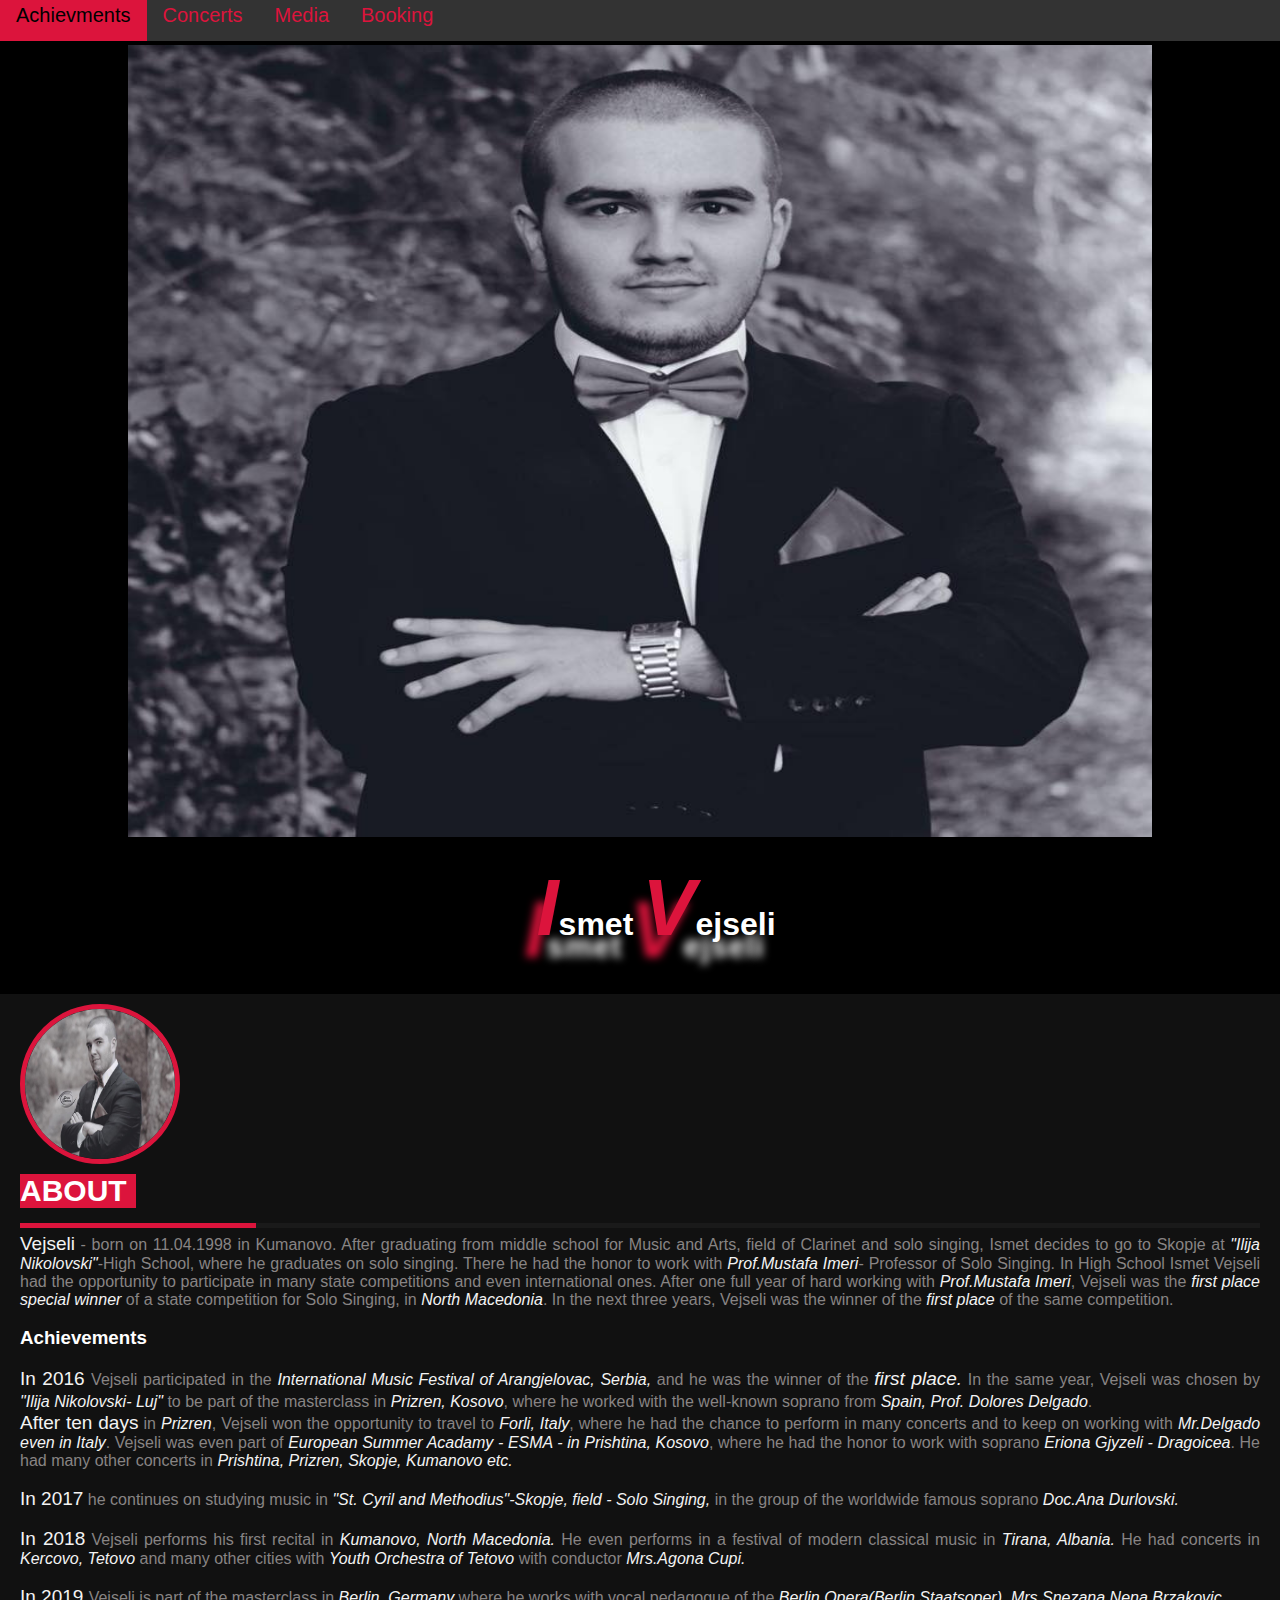
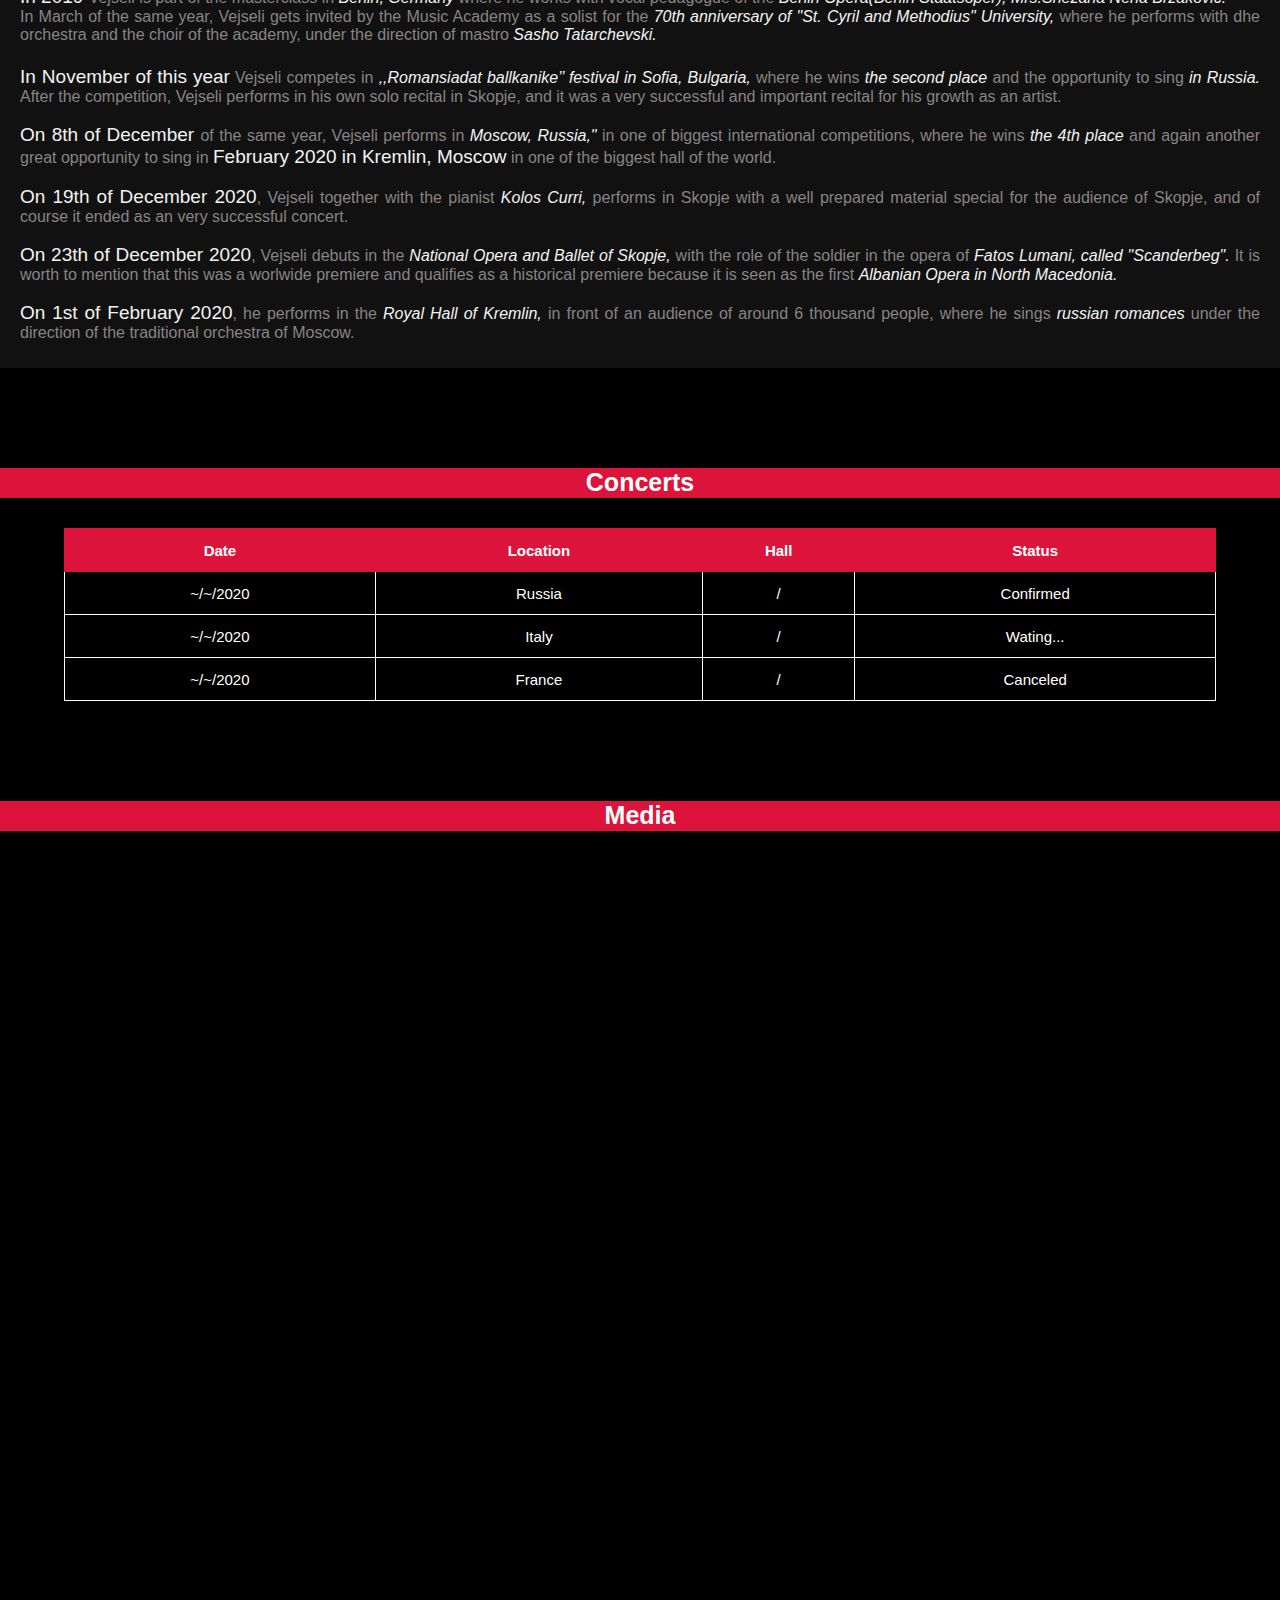
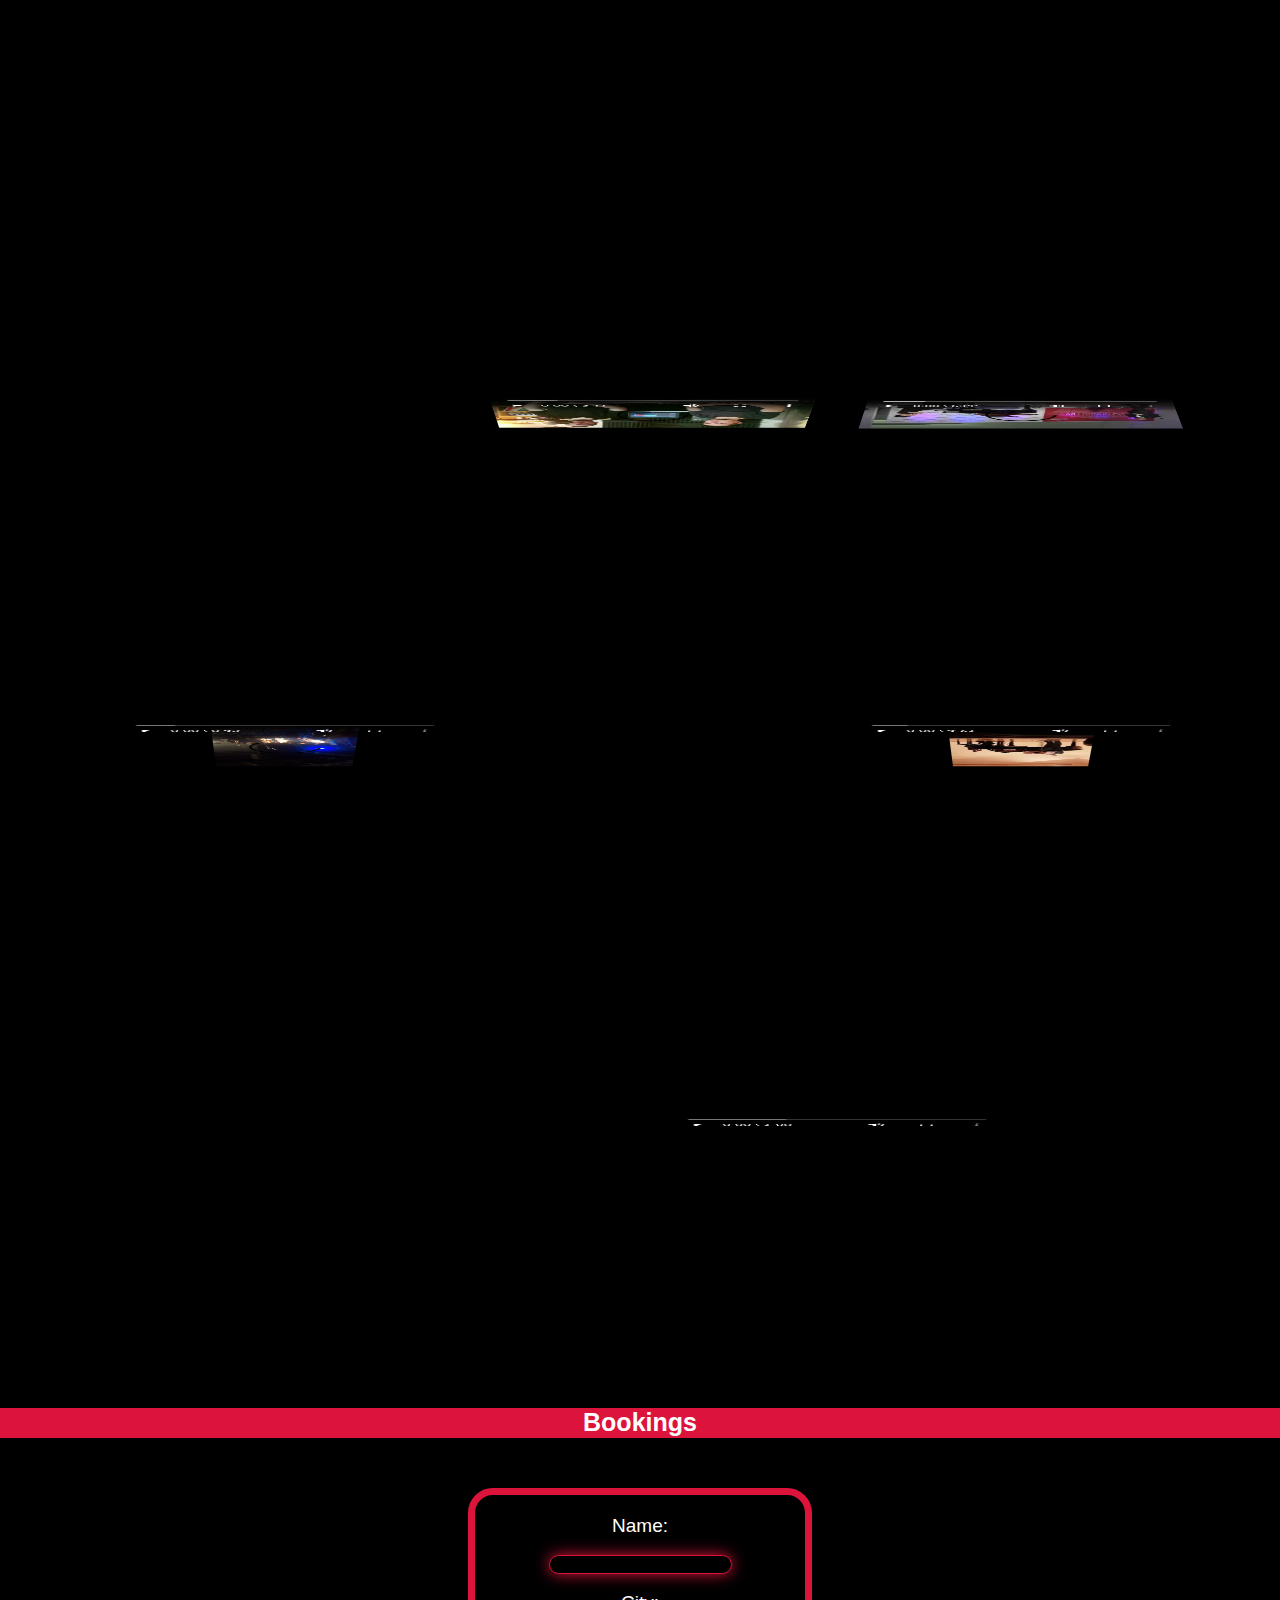
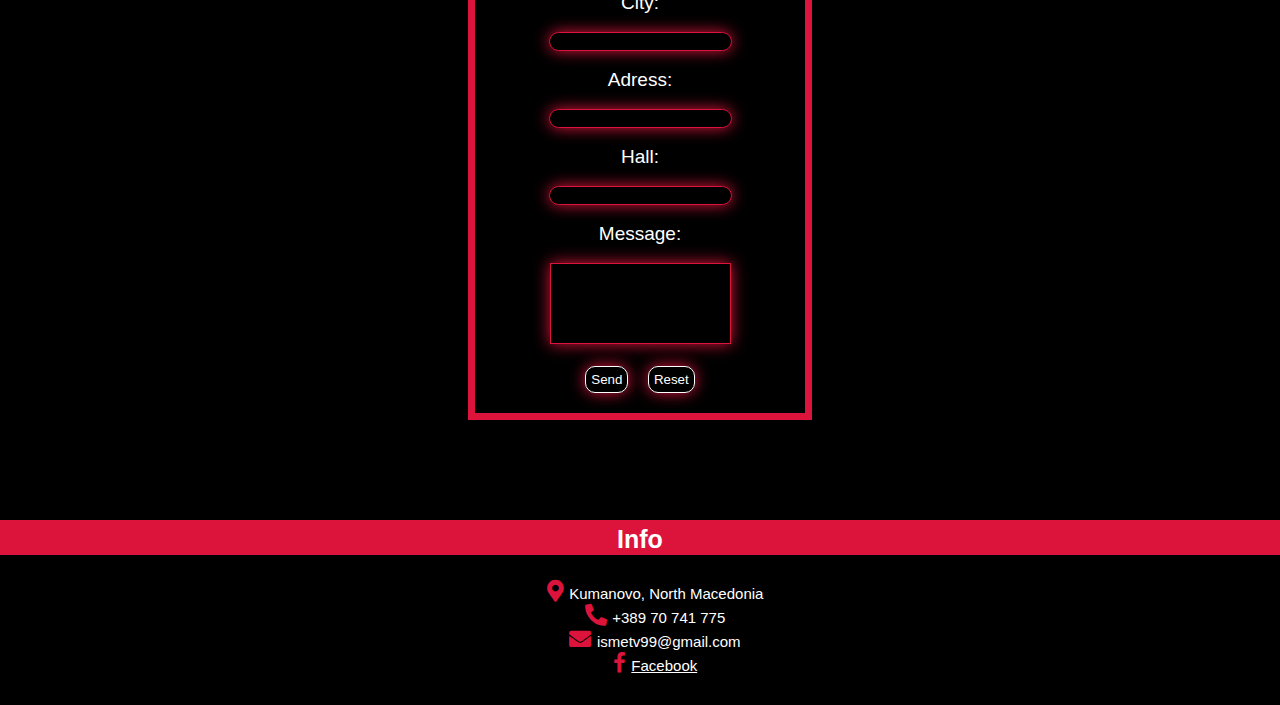
==== commit a8dddaa0: "Update index.html" ====
--- a/index.html
+++ b/index.html
@@ -296,15 +296,15 @@
   <div class="booking">
     <form action="mailto:ismetv99@gmail.com" method="post" enctype="text/plain">
   <label>Name: </label><br><br>
-  <input type="text" name="Emri" style="border:1px solid crimson"><br><br>
+  <input type="text" name="Emri" style="border:1px solid crimson" required><br><br>
   <label>City: </label><br><br>
-  <input type="text" name="Qyteti" style="border:1px solid crimson"><br><br>
+  <input type="text" name="Qyteti" style="border:1px solid crimson" required><br><br>
   <label>Adress: </label><br><br>
-  <input type="text" name="Adresa"style="border:1px solid crimson"><br><br>
+  <input type="text" name="Adresa"style="border:1px solid crimson" required><br><br>
   <label>Hall: </label><br><br>
-  <input type="text" name="Salla" style="border:1px solid crimson"><br><br>
+  <input type="text" name="Salla" style="border:1px solid crimson" required><br><br>
   <label>Message: </label><br><br>
-  <textarea rows="5" name="Shtese" style="border:1px solid crimson">
+  <textarea rows="5" name="Shtese" style="border:1px solid crimson" required>
   </textarea><br><br>
   <input type="submit" value="Send" style="margin-right:15px;border:1px solid white;padding:5px;">
   <input type="reset" value="Reset" style="border:1px solid white;padding:5px;">
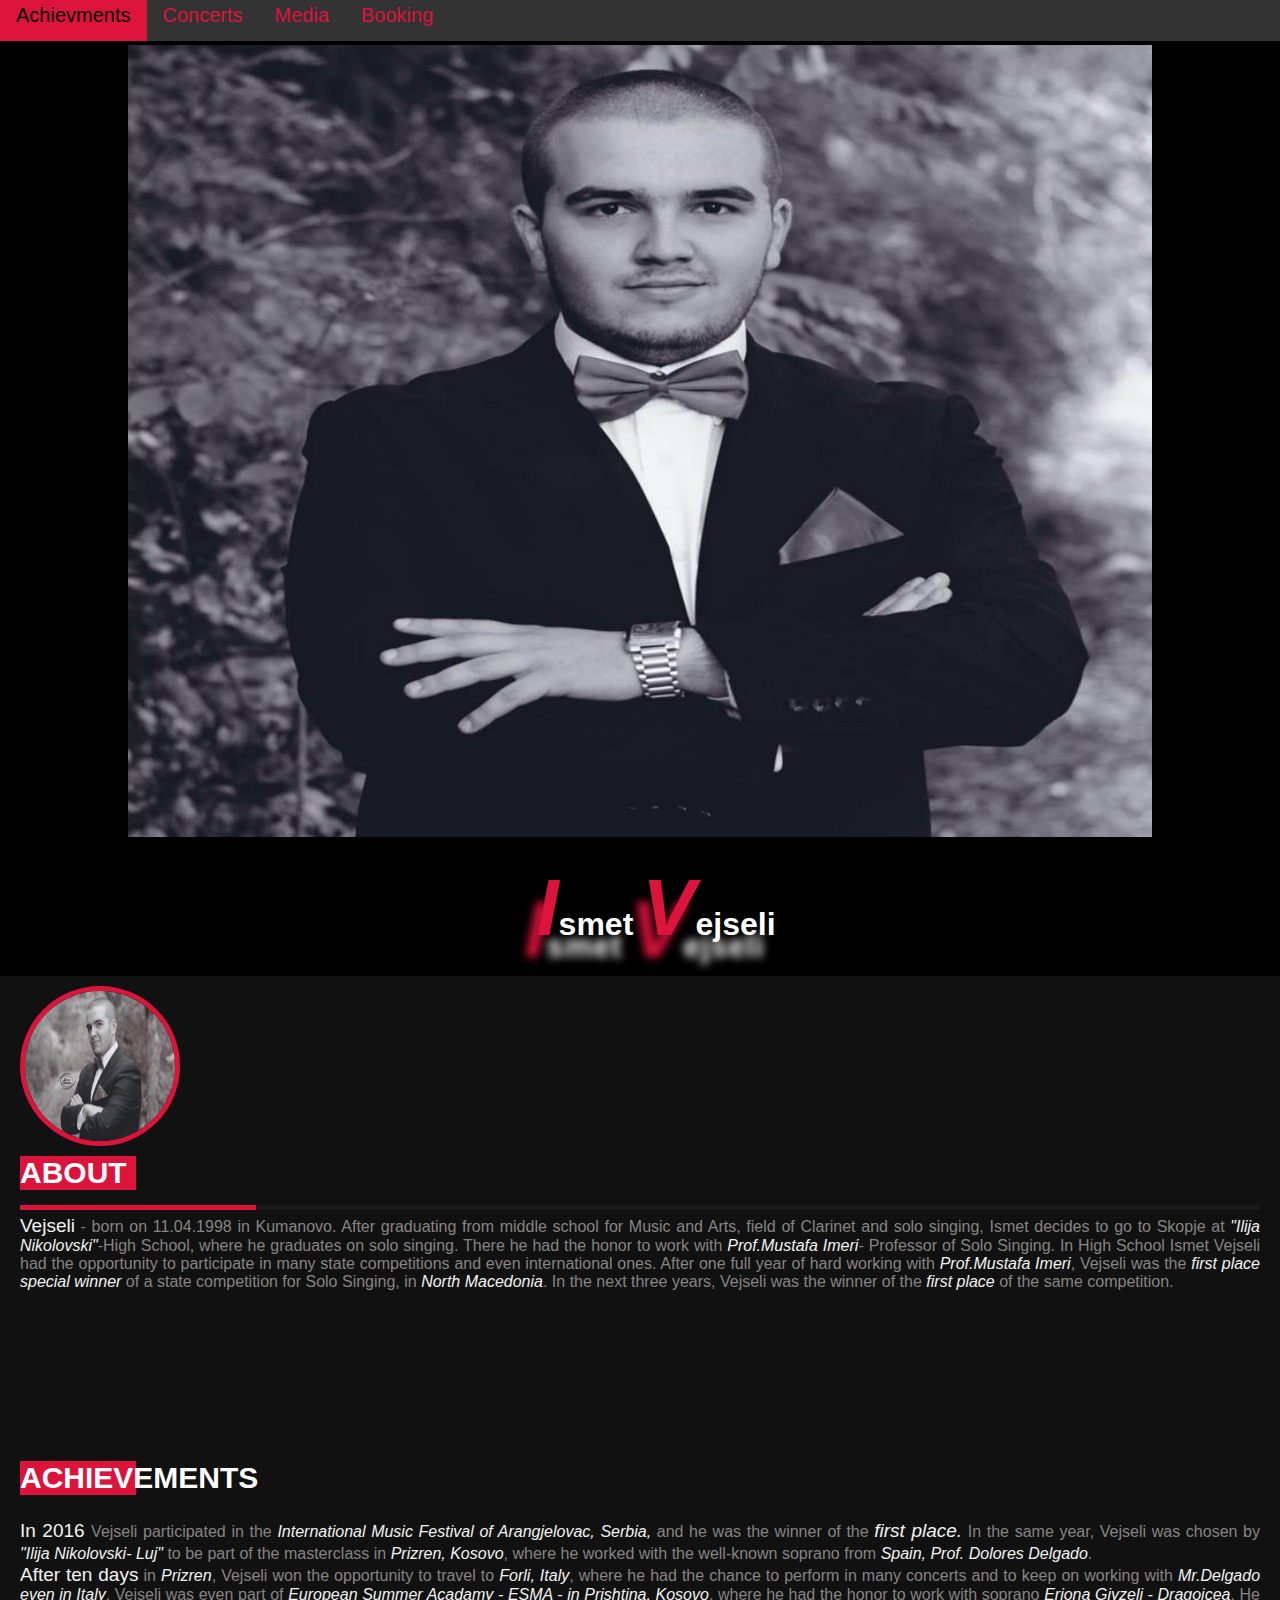
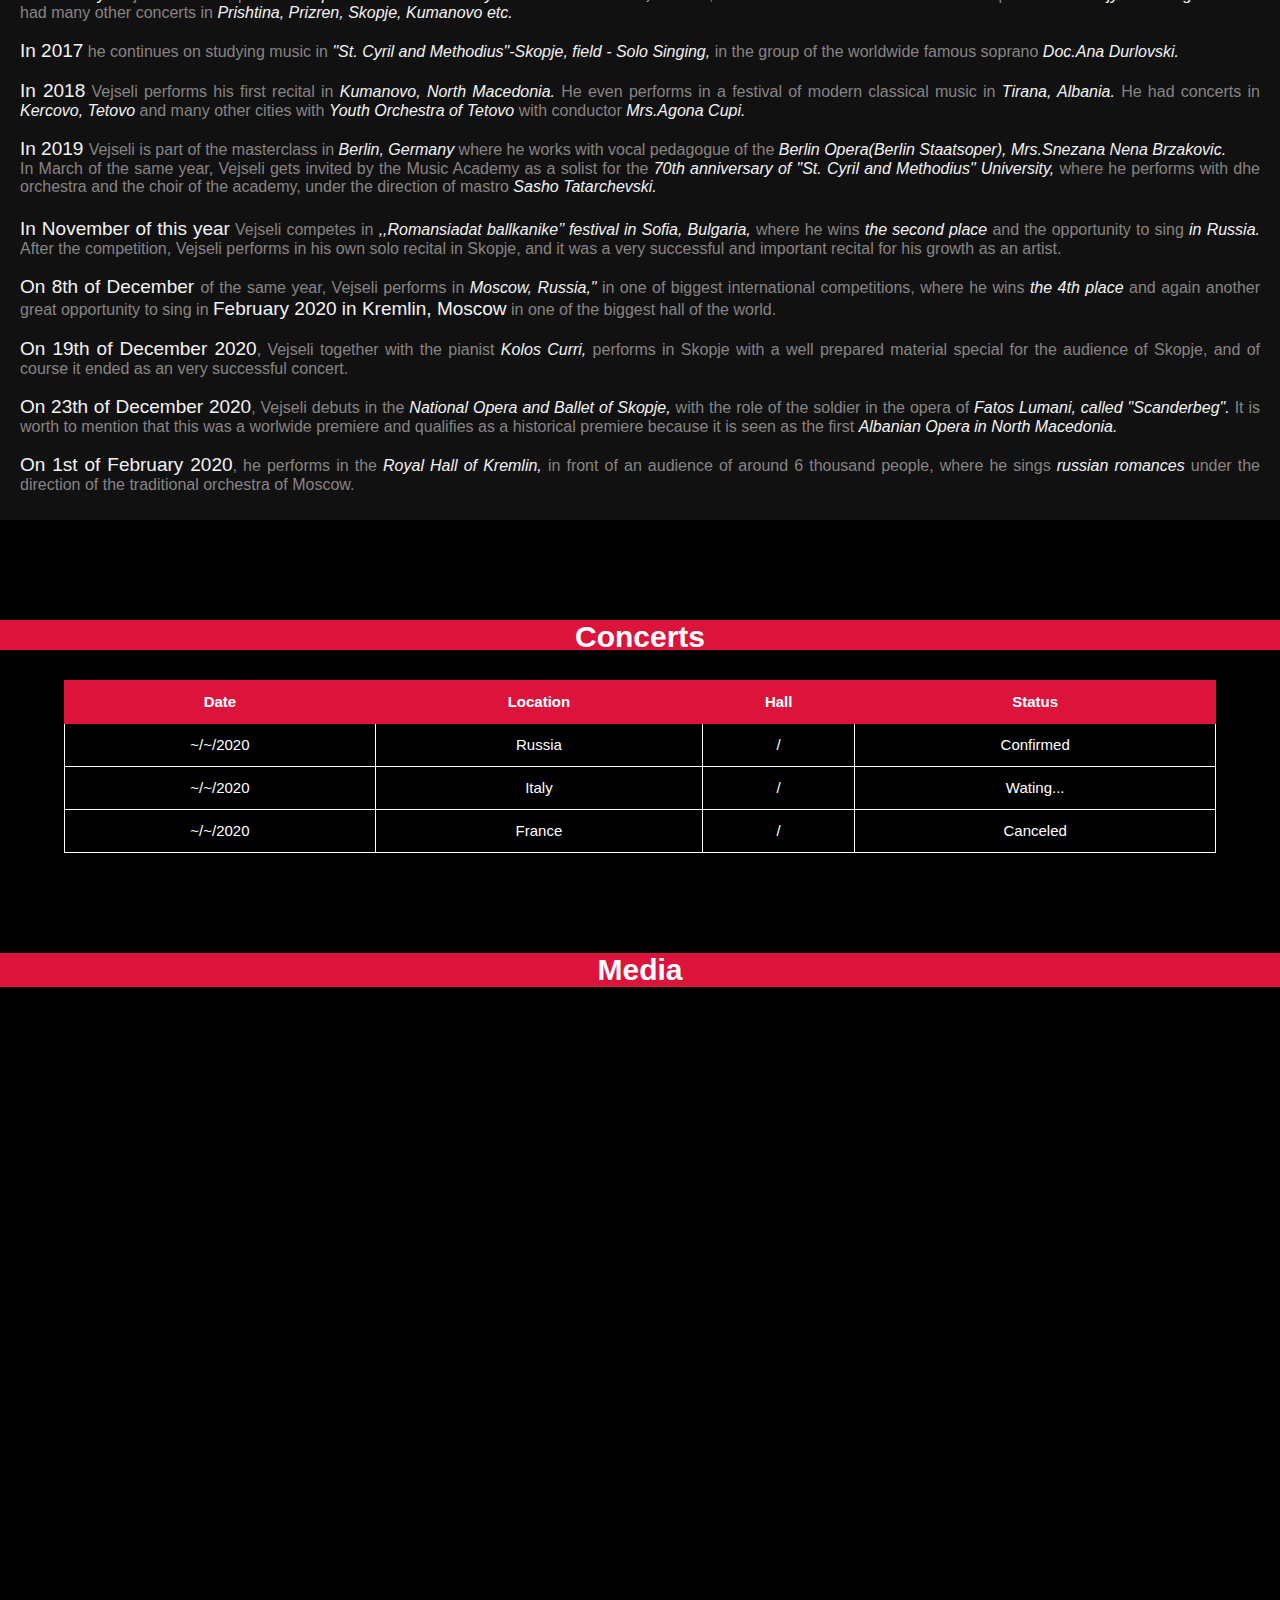
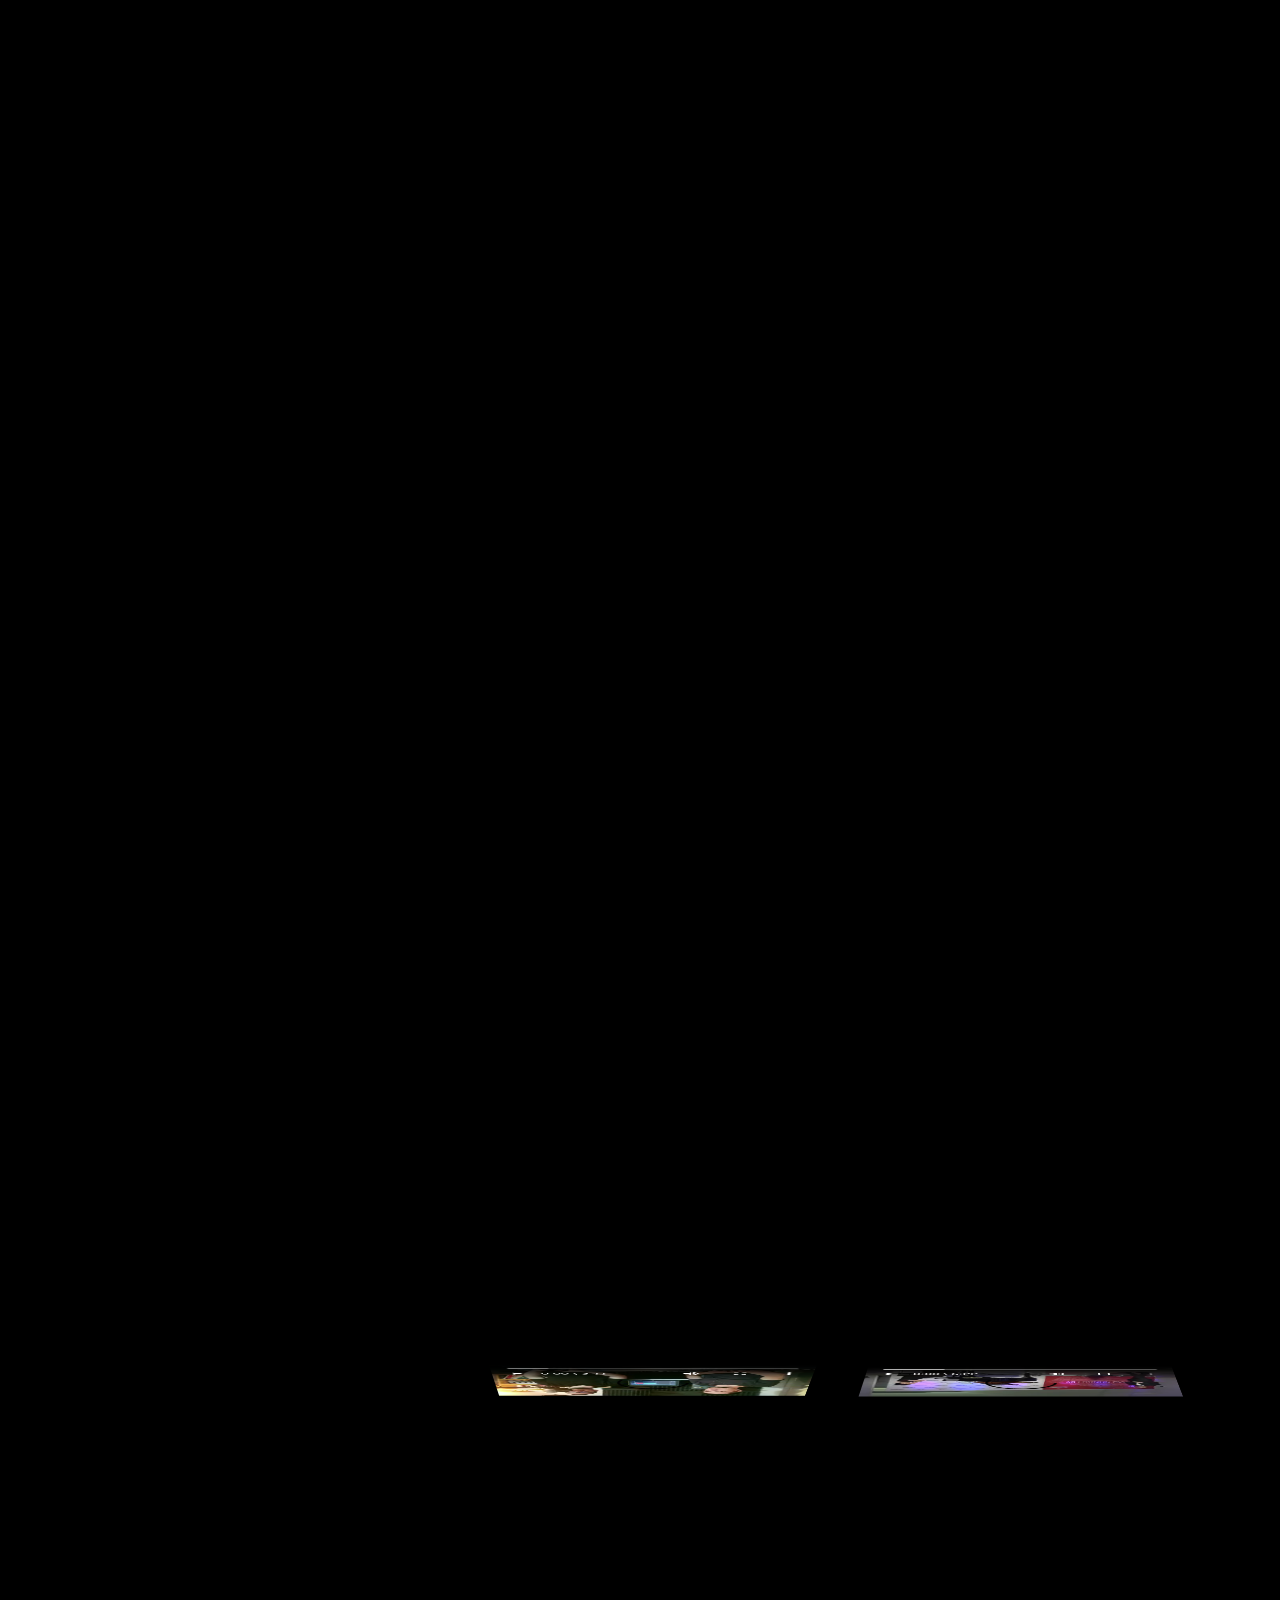
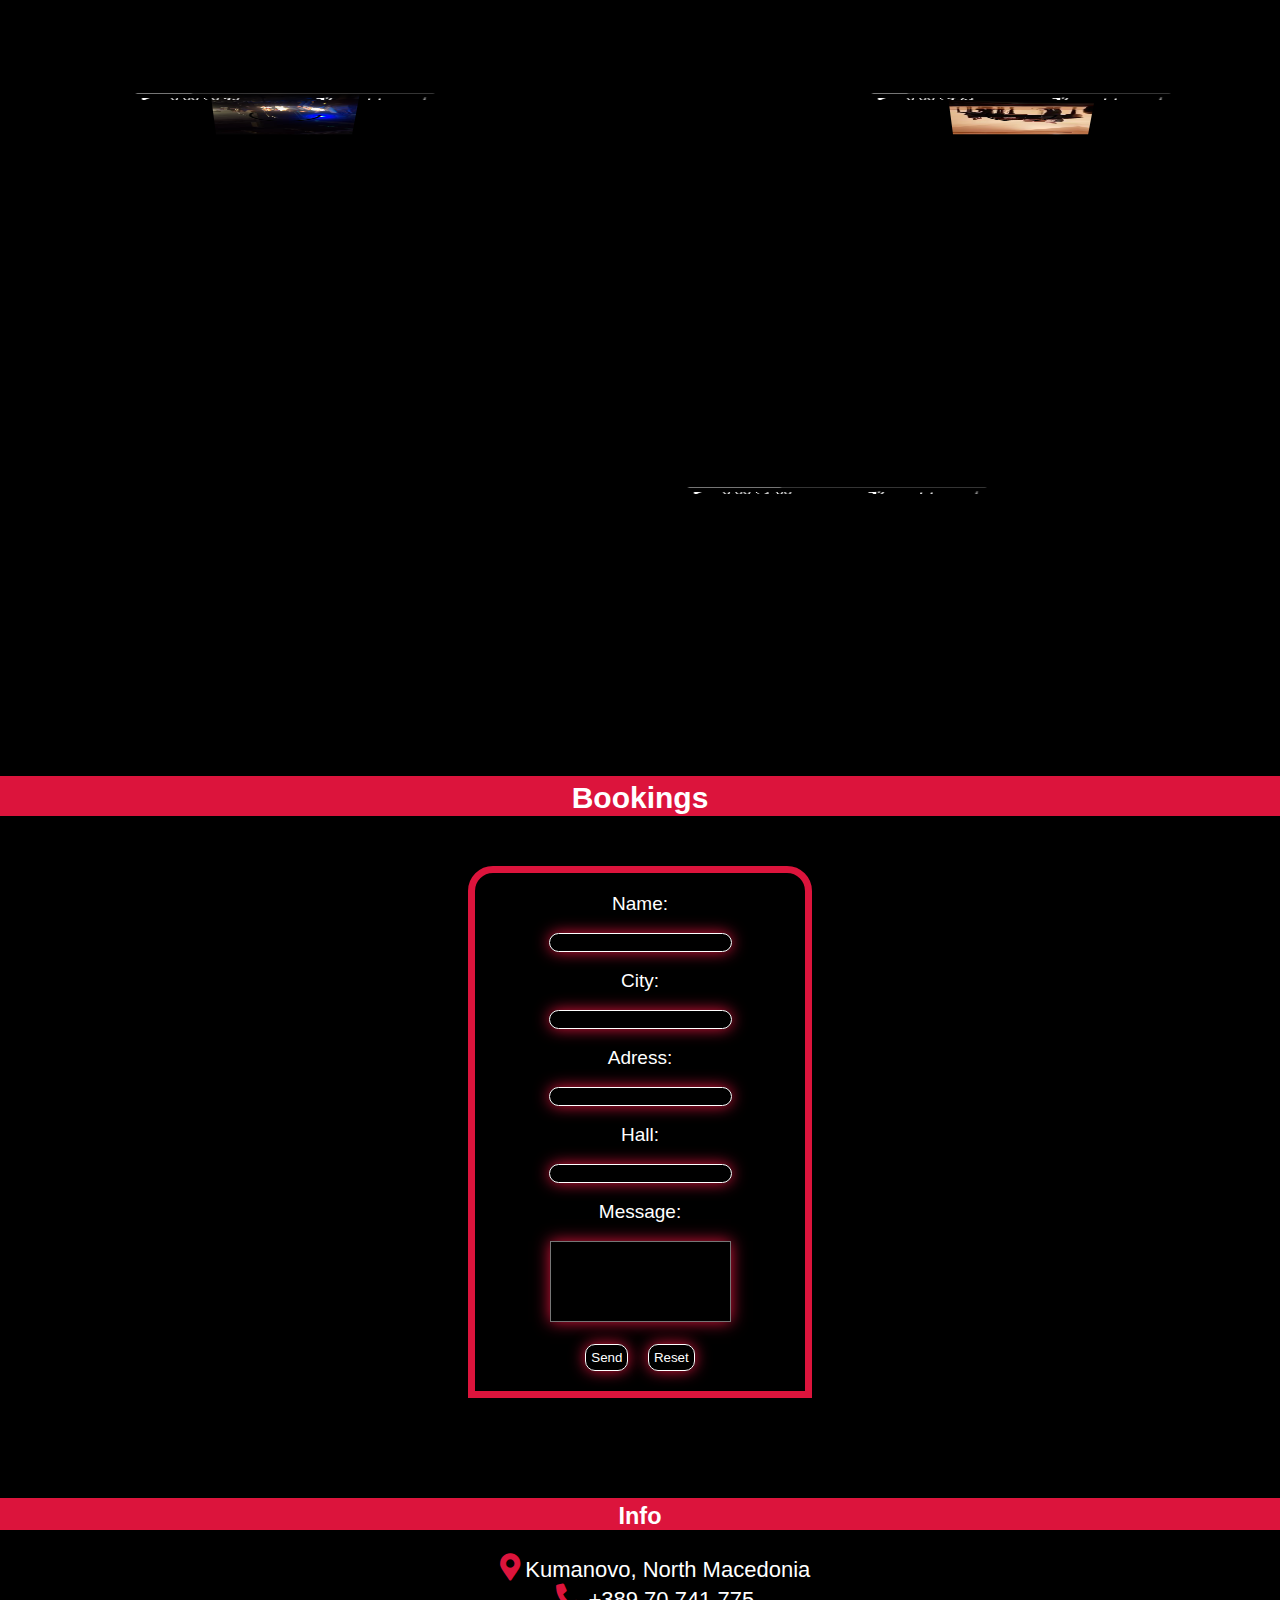
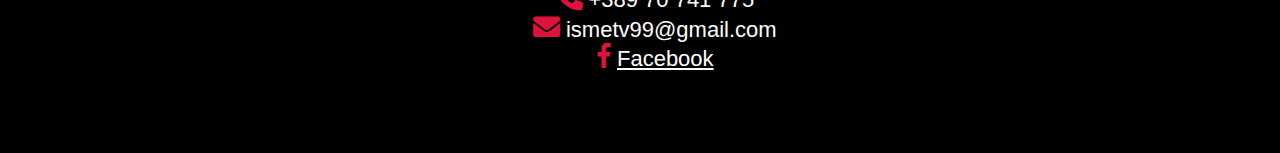
==== commit ae7853a1: "Update index.html" ====
--- a/index.html
+++ b/index.html
@@ -1,3 +1,4 @@
+
 <!DOCTYPE html>
 <html>
 <head>
@@ -14,7 +15,7 @@
     </style>
 </head>
 <body>
-
+    
     <div class="topnav" id="myTopnav">
         <a href="#Achievments" >Achievments</a>
         <a href="#concerts">Concerts</a>
@@ -24,27 +25,27 @@
           <i class="fa fa-bars" ></i>
         </a>
       </div>
-    
+
+      <div class="header1">
+          <img src="iv11.jpg" >
+      </div>
+      <div class="name">
+        <h1 >
+          <span ><i>I</i></span>smet
+          <span ><i>V</i></span>ejseli</h1>
+      </div>
+
+
+ 
+
+
     <section id="Achievments">
-
-
-      <div class="header1">
-        <img src="iv11.jpg" >
-    </div>
-    <div class="name">
-      <h1 >
-        <span ><i>I</i></span>smet
-        <span ><i>V</i></span>ejseli</h1>
-    </div>
-
-<Br>
-
 
         <footer>
           <div class="main-content">
             <div class="left box">
               <img src="iv10.jpg">
-              <h2  >About </h2>
+              <h2  style="margin-top:170px;background:crimson;width:116px;font-size:30px;">About </h2>
         <div class="content">
           <p  class="pmain"><b>Vejseli</b> - born on 11.04.1998 in Kumanovo.
             After graduating from middle school for Music and Arts, field of Clarinet and solo singing, Ismet decides to go to Skopje
@@ -55,7 +56,7 @@
             In the next three years, Vejseli was the winner of the <i>first place </i>of the same competition.
       
             </p>
-             <h3  class="mainh1" >Achievements</h3>
+             <h2  class="mainh1" style="font-size:30px;">Achievements</h2>
              <p class="pmain">
               <b >In 2016 </b>Vejseli participated in the <i>International Music Festival of Arangjelovac, Serbia,</i> and he was 
               the winner of the <b><i>first place.</i></b>
@@ -102,277 +103,302 @@
         
         </section>
 
-        
+
 <section id="concerts">
 
-    <h1 class="hh1">Concerts</h1>
-  
-  <table>
-      <tr>
-        <th>Date</th>
-        <th>Location</th> 
-        <th>Hall</th>
-        <th>Status</th>
+  <h1 style="text-align:center;font-size:30px;height:30px;background:crimson;color:white;margin-top:100px;">Concerts</h1>
+
+<table>
+    <tr>
+      <th>Date</th>
+      <th>Location</th> 
+      <th>Hall</th>
+      <th>Status</th>
+    </tr>
+    <tr>
+        <td>~/~/2020</td>
+        <td>Russia</td>
+        <td>/</td>
+        <td>Confirmed</td>
       </tr>
-      <tr>
-          <td>~/~/2020</td>
-          <td>Russia</td>
-          <td>/</td>
-          <td>Confirmed</td>
-        </tr>
-      <tr>
-          <td>~/~/2020</td>
-        <td>Italy</td>
-        <td>/</td>
-        <td>Wating...</td>
-      </tr>
-      <tr>
-          <td>~/~/2020</td>
-        <td>France</td>
-        <td>/</td>
-        <td>Canceled</td>
-      </tr>
-    </table>
-  </section>
-  
-
-
-
-  <section id="Media">
-    <h1 class="hh1">Media</h1>
-  <center>
-          <div data-aos="fade-up" style="display:inline-block;">
-  <div class="serv">
-    <img src="iv1.jpg">
-    <h1>Skopje, Macedonia </h1>
-    <p style="text-align: center;"><a href="https://www.facebook.com/ismet.vejseli/videos/3115477358482743" style="color:white;letter-spacing: 0rem;">Link</a></p>
-    <p>July 15, 2020</p>
-  </div>
-  </div>
-  
-  
+    <tr>
+        <td>~/~/2020</td>
+      <td>Italy</td>
+      <td>/</td>
+      <td>Wating...</td>
+    </tr>
+    <tr>
+        <td>~/~/2020</td>
+      <td>France</td>
+      <td>/</td>
+      <td>Canceled</td>
+    </tr>
+  </table>
+</section>
+
+
+<section id="Media">
+  <h1 style="text-align:center;font-size:30px;background:crimson;color:white;margin-top:100px;">Media</h1>
+
+<center>
+  
+<div data-aos="fade-up" style="display:inline-block;">
+  <div class="flip-box">
+    <div class="flip-box-inner">
+      <div class="flip-box-front" style="border-radius:10px;">
+        <img src="iv1.jpg" alt="IV1" style="width:100%;height:100%;border-radius:10px;">
+      </div>
+      <div class="flip-box-back" style="border-radius:10px;">
+        <h2>Skopje, Macedonia</h2>
+        <p style="text-align: center;"><a href="https://www.facebook.com/ismet.vejseli/videos/3115477358482743" style="color:crimson;font-size:20px;font-weight: 500;">Link</a></p>
+        <p>July 15, 2020</p>
+      </div>
+    </div>
+  </div>
+</div>
+
   <div data-aos="fade-up" style="display:inline-block;">
-  <div class="serv"><img src="iv2.jpg" >
-    <h1>Moscow, Russia</h1>
-    <p style="text-align: center;"><a href="https://www.facebook.com/ismet.vejseli/videos/3115477358482743" style="color:white;letter-spacing: 0rem;">Link</a></p>
-    <p>December 9, 2019</p>
+  <div class="flip-box">
+    <div class="flip-box-inner">
+      <div class="flip-box-front" style="border-radius:10px;">
+        <img src="iv2.jpg" alt="IV2" style="width:100%;height:100%;border-radius:10px;">
+      </div>
+      <div class="flip-box-back" style="border-radius:10px;">
+        <h2>Moscow, Russia</h2>
+        <p style="text-align: center;"><a href="https://www.facebook.com/ismet.vejseli/videos/3115477358482743" style="color:crimson;font-size:20px;font-weight: 500;">Link</a></p>
+        <p>December 9, 2019</p>
+      </div>
     </div>
   </div>
-  
-    
-    <div data-aos="fade-up" style="display:inline-block;">
-    <div class="serv" ><img src="iv3.jpg">
-      <h1>Sofia, Bulgaria</h1>
-      <p style="text-align: center;"><a href="https://www.facebook.com/ismet.vejseli/videos/3115477358482743" style="color:white;letter-spacing: 0rem;">Link</a></p>
-      <p>November 11, 2019</p>
-    </div>
-  </div>
-  
-  
-    <div data-aos="fade-up" style="display:inline-block;">
-    <div class="serv" ><img src="iv4.jpg" >
-      <h1>Tirana, Albania</h1>
-      <p style="text-align: center;"><a href="https://www.facebook.com/ismet.vejseli/videos/3115477358482743" style="color:white;letter-spacing: 0rem;">Link</a></p>
-      <p>November 9, 2018</p>
-    </div>
-  </div>
-  
-  
-    <div data-aos="fade-up" style="display:inline-block;">
-    <div class="serv" ><img src="iv5.jpg" >
-      <h1 >Elbasan, Albania</h1>
-      <p style="text-align: center;"><a href="https://www.facebook.com/ismet.vejseli/videos/3115477358482743" style="color:white;letter-spacing: 0rem;">Link</a></p>
-      <p>October 25, 2018 </p>
-    </div>
-  </div>
-  
-  
-    <div data-aos="fade-up" style="display:inline-block;">
-    <div class="serv" ><img src="iv6.jpg" >
-      <h1>Forli, Italy</h1>
-      <p style="text-align: center;"><a href="https://www.facebook.com/ismet.vejseli/videos/3115477358482743" style="color:white;letter-spacing: 0rem;">Link</a></p>
-      <p>September 9, 2016</p>
-    </div>
-  </div>
-
-
-
-
-  <div data-aos="flip-up" style="display:inline-block;">
-    <div class="vdd">
-    <video   controls>
-    <source src="v1.mp4" type="video/mp4">
-    Your browser does not support HTML video.
-    </video>
+  </div>
+
+
+  <div data-aos="fade-up" style="display:inline-block;">
+    <div class="flip-box">
+      <div class="flip-box-inner">
+        <div class="flip-box-front" style="border-radius:10px;">
+          <img src="iv3.jpg" alt="IV3" style="width:100%;height:100%;border-radius:10px;">
+        </div>
+        <div class="flip-box-back" style="border-radius:10px;">
+          <h2>Sofia, Bulgaria</h2>
+          <p style="text-align: center;"><a href="https://www.facebook.com/ismet.vejseli/videos/3115477358482743" style="color:crimson;font-size:20px;font-weight: 500;">Link</a></p>
+          <p>November 11, 2019</p>
+        </div>
+      </div>
     </div>
     </div>
-    
-    
-    <div data-aos="flip-down" style="display:inline-block;">
-    <div class="vdd">
+  
+
+    <div data-aos="fade-up" style="display:inline-block;">
+      <div class="flip-box">
+        <div class="flip-box-inner">
+          <div class="flip-box-front" style="border-radius:10px;">
+            <img src="iv4.jpg" alt="IV3" style="width:100%;height:100%;border-radius:10px;">
+          </div>
+          <div class="flip-box-back" style="border-radius:10px;">
+            <h2>Tirana, Albania</h2>
+            <p style="text-align: center;"><a href="https://www.facebook.com/ismet.vejseli/videos/3115477358482743" style="color:crimson;font-size:20px;font-weight: 500;">Link</a></p>
+            <p>November 9, 2018</p>
+          </div>
+        </div>
+      </div>
+      </div>
+
+
+
+      <div data-aos="fade-up" style="display:inline-block;">
+        <div class="flip-box">
+          <div class="flip-box-inner">
+            <div class="flip-box-front" style="border-radius:10px;">
+              <img src="iv5.jpg" alt="IV3" style="width:100%;height:100%;border-radius:10px;">
+            </div>
+            <div class="flip-box-back" style="border-radius:10px;">
+              <h2>Elbasan, Albania</h2>
+              <p style="text-align: center;"><a href="https://www.facebook.com/ismet.vejseli/videos/3115477358482743" style="color:crimson;font-size:20px;font-weight: 500;">Link</a></p>
+              <p>October 25, 2018</p>
+            </div>
+          </div>
+        </div>
+        </div>
+
+
+        <div data-aos="fade-up" style="display:inline-block;">
+          <div class="flip-box">
+            <div class="flip-box-inner">
+              <div class="flip-box-front" style="border-radius:10px;">
+                <img src="iv6.jpg" alt="IV3" style="width:100%;height:100%;border-radius:10px;">
+              </div>
+              <div class="flip-box-back" style="border-radius:10px;">
+                <h2>Forli, Italy</h2>
+                <p style="text-align: center;"><a href="https://www.facebook.com/ismet.vejseli/videos/3115477358482743" style="color:crimson;font-size:20px;font-weight: 500;">Link</a></p>
+                <p>September 9, 2016</p>
+              </div>
+            </div>
+          </div>
+          </div>
+</center>
+
+<center>
+
+
+
+    <div data-aos="flip-up" style="display:inline-block;">
+  <div class="vdd">
     <video   controls>
-    <source src="v2.mp4" type="video/mp4">
-    Your browser does not support HTML video.
-    </video>
-    </div>
-    </div>
-    
-    <div data-aos="flip-up" style="display:inline-block;">
-    <div class="vdd" >
+      <source src="v1.mp4" type="video/mp4">
+      Your browser does not support HTML video.
+    </video>
+  </div>
+</div>
+
+  
+  <div data-aos="flip-down" style="display:inline-block;">
+  <div class="vdd">
     <video   controls>
-    <source src="v3.mp4" type="video/mp4">
-    Your browser does not support HTML video.
-    </video>
-    </div>
-    </div>
-    
-    
-    <div data-aos="flip-down" style="display:inline-block;">
-    <div class="vdd"> 
-    <video width="300" height="250" controls>
+      <source src="v2.mp4" type="video/mp4">
+      Your browser does not support HTML video.
+    </video>
+  </div>
+</div>
+  
+  <div data-aos="flip-up" style="display:inline-block;">
+  <div class="vdd" >
+    <video   controls>
+      <source src="v3.mp4" type="video/mp4">
+      Your browser does not support HTML video.
+    </video>
+  </div>
+</div>
+
+
+  <div data-aos="flip-down" style="display:inline-block;">
+  <div class="vdd"> 
+     <video width="300" height="250" controls>
     <source src="v4.mp4" type="video/mp4">
     Your browser does not support HTML video.
-    </video>
-    </div>
-    </div>
+  </video>
+  </div>
+</div>
+
+
+  <div data-aos="flip-up" style="display:inline-block;">
+  <div class="vdd">
+    <video width="300"  controls>
+      <source src="v5.mp4" type="video/mp4">
+      Your browser does not support HTML video.
+    </video>
+  </div>
+</div>
+
+  
+  <div data-aos="flip-down" style="display:inline-block;">
+  <div class="vdd" >
+    <video width="300" height="250"  controls>
+      <source src="v6.mp4" type="video/mp4">
+      Your browser does not support HTML video.
+    </video>
+  </div>  
+</div>
+
+
+  <div data-aos="flip-up" style="display:inline-block;">
+  <div class="vdd" >
+    <video width="300" height="250"  controls>
+      <source src="iv22.mp4" type="video/mp4">
+      Your browser does not support HTML video.
+    </video>
+  </div>  
+</div>
+
+
+  <div data-aos="flip-down" style="display:inline-block;">
+  <div class="vdd" >
+    <video width="300" height="250"  controls>
+      <source src="iv23.mp4" type="video/mp4">
+      Your browser does not support HTML video.
+    </video>
+  </div>  
+</div>
+
+</div>
+</section>
+</center>
+<section id="Booking">
+  <center>
+    <h2 style="text-align:center;color:White;height:30px;font-size:30px;padding:5px;background:crimson;  margin-top:100px;">Bookings</h2>
+
+<div class="booking">
+  <form action="mailto:ismetv99@gmail.com" method="post" enctype="text/plain">
+<label>Name: </label><br><br>
+<input type="text" name="name"><br><br>
+<label>City: </label><br><br>
+<input type="text" name="name"><br><br>
+<label>Adress: </label><br><br>
+<input type="text" name="name"><br><br>
+<label>Hall: </label><br><br>
+<input type="text" name="name"><br><br>
+<label>Message: </label><br><br>
+<textarea rows="5" name="extra">
+</textarea><br><br>
+<input type="submit" value="Send" style="margin-right:15px;border:1px solid white;padding:5px;">
+<input type="reset" value="Reset" style="border:1px solid white;padding:5px;">
+</form>
+</div>
+</center>
+
+
+</section>
+
+<section id="info">
+  
+<div class="info">
+<h3>Info</h3>
+
+<center>
+  <div class="place" style="display:inline-block;margin-left:30px;">
+    <span class="fas fa-map-marker-alt" style="font-size:27px;color:crimson"></span>
+    <span class="text" style="font-size:22px;color:white">Kumanovo, North Macedonia</span>
+  </div>
+</center>
+
+<center>
+<div class="phone" style="display:inline-block;margin-left:30px;">
+        <span class="fas fa-phone-alt" style="font-size:27px;color:crimson"></span>
+        <span class="text"style="font-size:22px;color:white">+389 70 741 775</span>
+      </div>
+    </center>
     
+  <center>
+<div class="email" style="display:inline-block;margin-left:30px;">
+        <span class="fas fa-envelope" style="font-size:27px;color:crimson"></span>
+        <span class="email" style="font-size:22px;color:white">  ismetv99@gmail.com</span>
+</div>
+    </center>
     
-    <div data-aos="flip-up" style="display:inline-block;">
-    <div class="vdd">
-    <video width="300"  controls>
-    <source src="v5.mp4" type="video/mp4">
-    Your browser does not support HTML video.
-    </video>
-    </div>
-    </div>
-    
-    
-    <div data-aos="flip-down" style="display:inline-block;">
-    <div class="vdd" >
-    <video width="300" height="250"  controls>
-    <source src="v6.mp4" type="video/mp4">
-    Your browser does not support HTML video.
-    </video>
-    </div>  
-    </div>
-    
-    
-    <div data-aos="flip-up" style="display:inline-block;">
-    <div class="vdd" >
-    <video width="300" height="250"  controls>
-    <source src="iv22.mp4" type="video/mp4">
-    Your browser does not support HTML video.
-    </video>
-    </div>  
-    </div>
-    
-    
-    <div data-aos="flip-down" style="display:inline-block;">
-    <div class="vdd" >
-    <video width="300" height="250"  controls>
-    <source src="iv23.mp4" type="video/mp4">
-    Your browser does not support HTML video.
-    </video>
-    </div>  
-    </div>
-
-
-
-
+<center>
+<div class="facebook" style="display:inline-block;margin-left:30px;">
+  <span class="fa fa-facebook" style="font-size:27px;color:crimson"></span>
+  <span class="email" style="font-size:22px;color:white"><a href="facebook/ismet.vejseli" style="color:white;">Facebook</a></span>
+</div>
 </center>
-  </section>
-
-
-
-
-
-
-
-
-  <section id="Booking">
-    <center>
-      <h2 class="hh1">Bookings</h2>
-  
-  <div class="booking">
-    <form action="mailto:ismetv99@gmail.com" method="post" enctype="text/plain">
-  <label>Name: </label><br><br>
-  <input type="text" name="Emri" style="border:1px solid crimson" required><br><br>
-  <label>City: </label><br><br>
-  <input type="text" name="Qyteti" style="border:1px solid crimson" required><br><br>
-  <label>Adress: </label><br><br>
-  <input type="text" name="Adresa"style="border:1px solid crimson" required><br><br>
-  <label>Hall: </label><br><br>
-  <input type="text" name="Salla" style="border:1px solid crimson" required><br><br>
-  <label>Message: </label><br><br>
-  <textarea rows="5" name="Shtese" style="border:1px solid crimson" required>
-  </textarea><br><br>
-  <input type="submit" value="Send" style="margin-right:15px;border:1px solid white;padding:5px;">
-  <input type="reset" value="Reset" style="border:1px solid white;padding:5px;">
-  </form>
-  </div>
-  </center>
-  
-  
-  </section>
-
-  <section id="info">
-    
-  <div class="info">
-  <h3 class="hh1">Info</h3>
-  
-  <center>
-    <div class="place" style="display:inline-block;margin-left:30px;">
-      <span class="fas fa-map-marker-alt" style="font-size:22px;color:crimson"></span>
-      <span class="text" style="font-size:15px;color:white">Kumanovo, North Macedonia</span>
-    </div>
-  </center>
-  
-  <center>
-  <div class="phone" style="display:inline-block;margin-left:30px;">
-          <span class="fas fa-phone-alt" style="font-size:22px;color:crimson"></span>
-          <span class="text"style="font-size:15px;color:white">+389 70 741 775</span>
-        </div>
-      </center>
-      
-    <center>
-  <div class="email" style="display:inline-block;margin-left:30px;">
-          <span class="fas fa-envelope" style="font-size:22px;color:crimson"></span>
-          <span class="email" style="font-size:15px;color:white">  ismetv99@gmail.com</span>
-  </div>
-      </center>
-      
-  <center>
-  <div class="facebook" style="display:inline-block;margin-left:30px;">
-    <span class="fa fa-facebook" style="font-size:22px;color:crimson"></span>
-    <span class="email" style="font-size:15px;color:white"><a href="facebook/ismet.vejseli" style="color:white;">Facebook</a></span>
-  </div>
-  </center>
-  
-  
-  </section>
-
-
-
-  
-
-      <div style="margin-top:30px;"></div>
-      <script>
-        function myFunction() {
-          var x = document.getElementById("myTopnav");
-          if (x.className === "topnav") {
-            x.className += " responsive";
-          } else {
-            x.className = "topnav";
+
+
+</section>
+  <div style="margin-top:100px;"></div>
+        <script>
+          function myFunction() {
+            var x = document.getElementById("myTopnav");
+            if (x.className === "topnav") {
+              x.className += " responsive";
+            } else {
+              x.className = "topnav";
+            }
           }
-        }
-        </script>
-        <script>
-            AOS.init({
-                duration:1800,
-            });
           </script>
-
-
+          <script>
+              AOS.init({
+                  duration:1800,
+              });
+            </script>
 </body>
-
 </html>
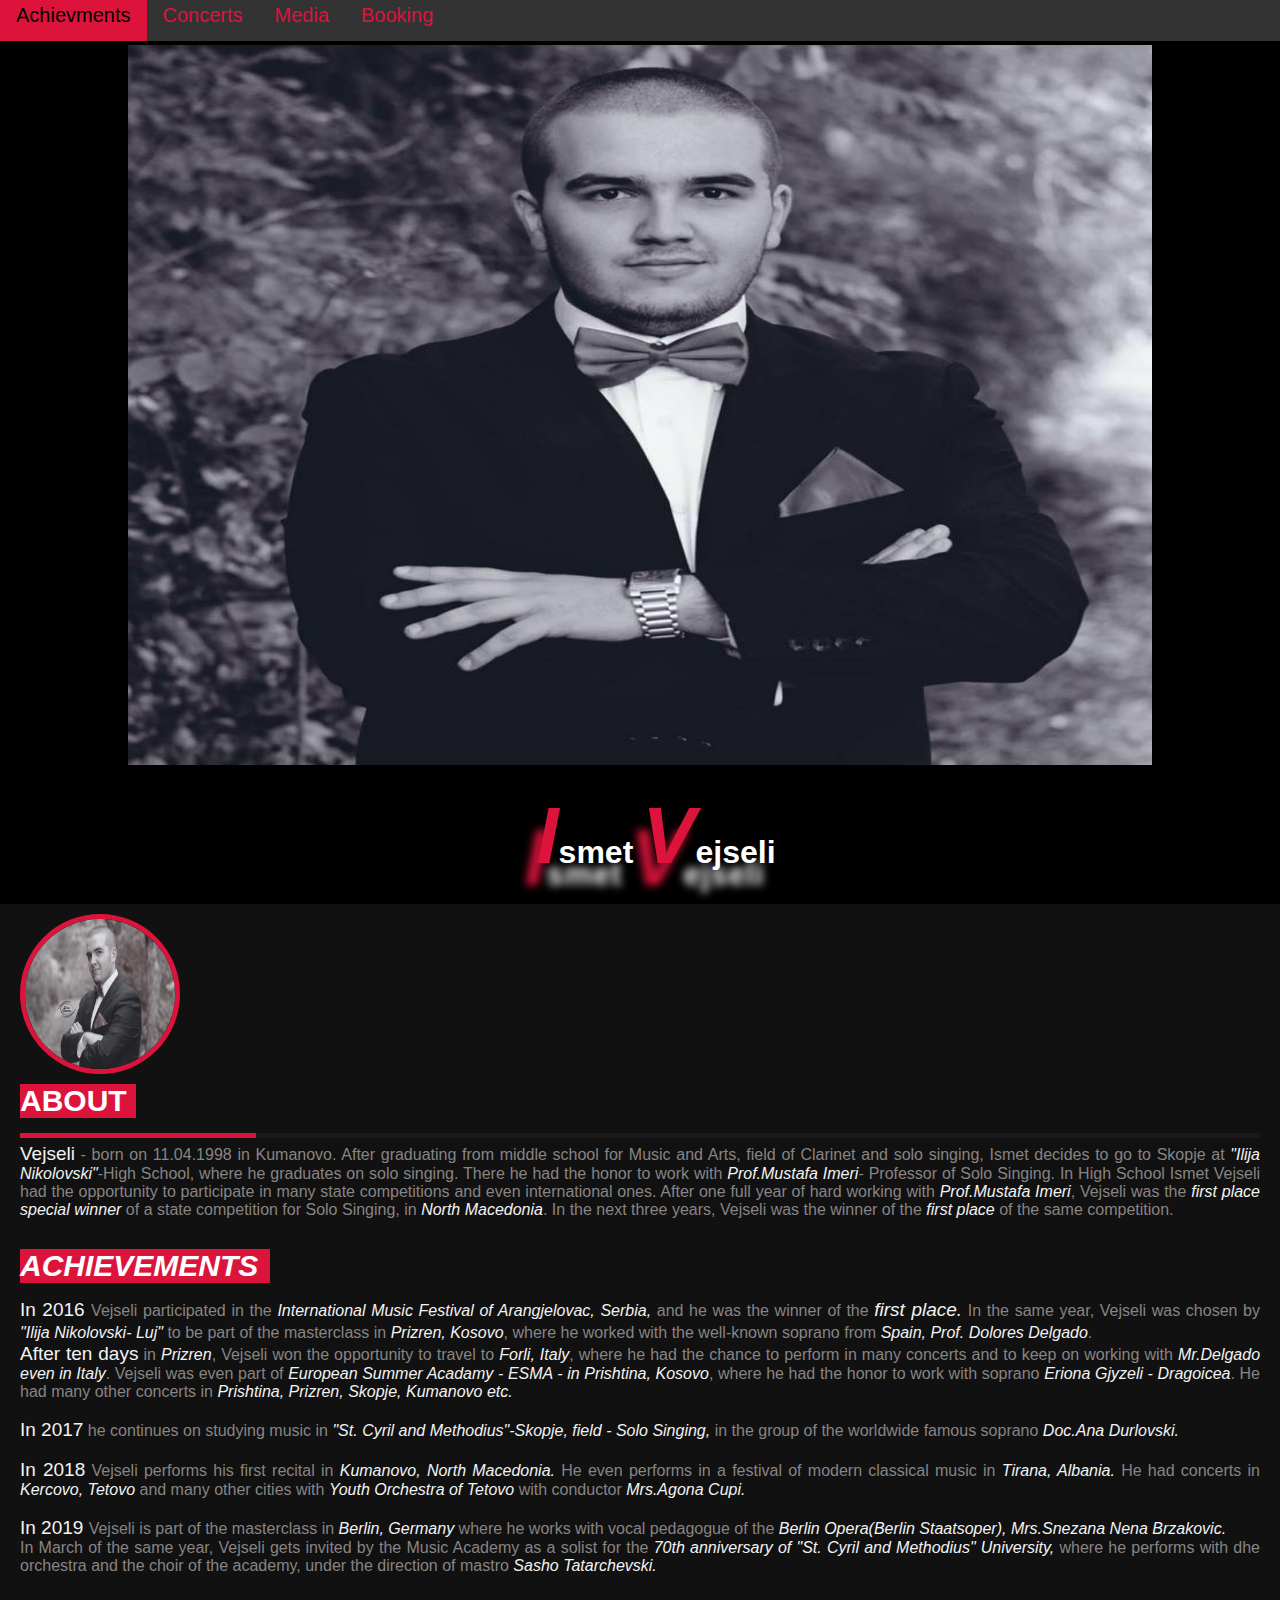
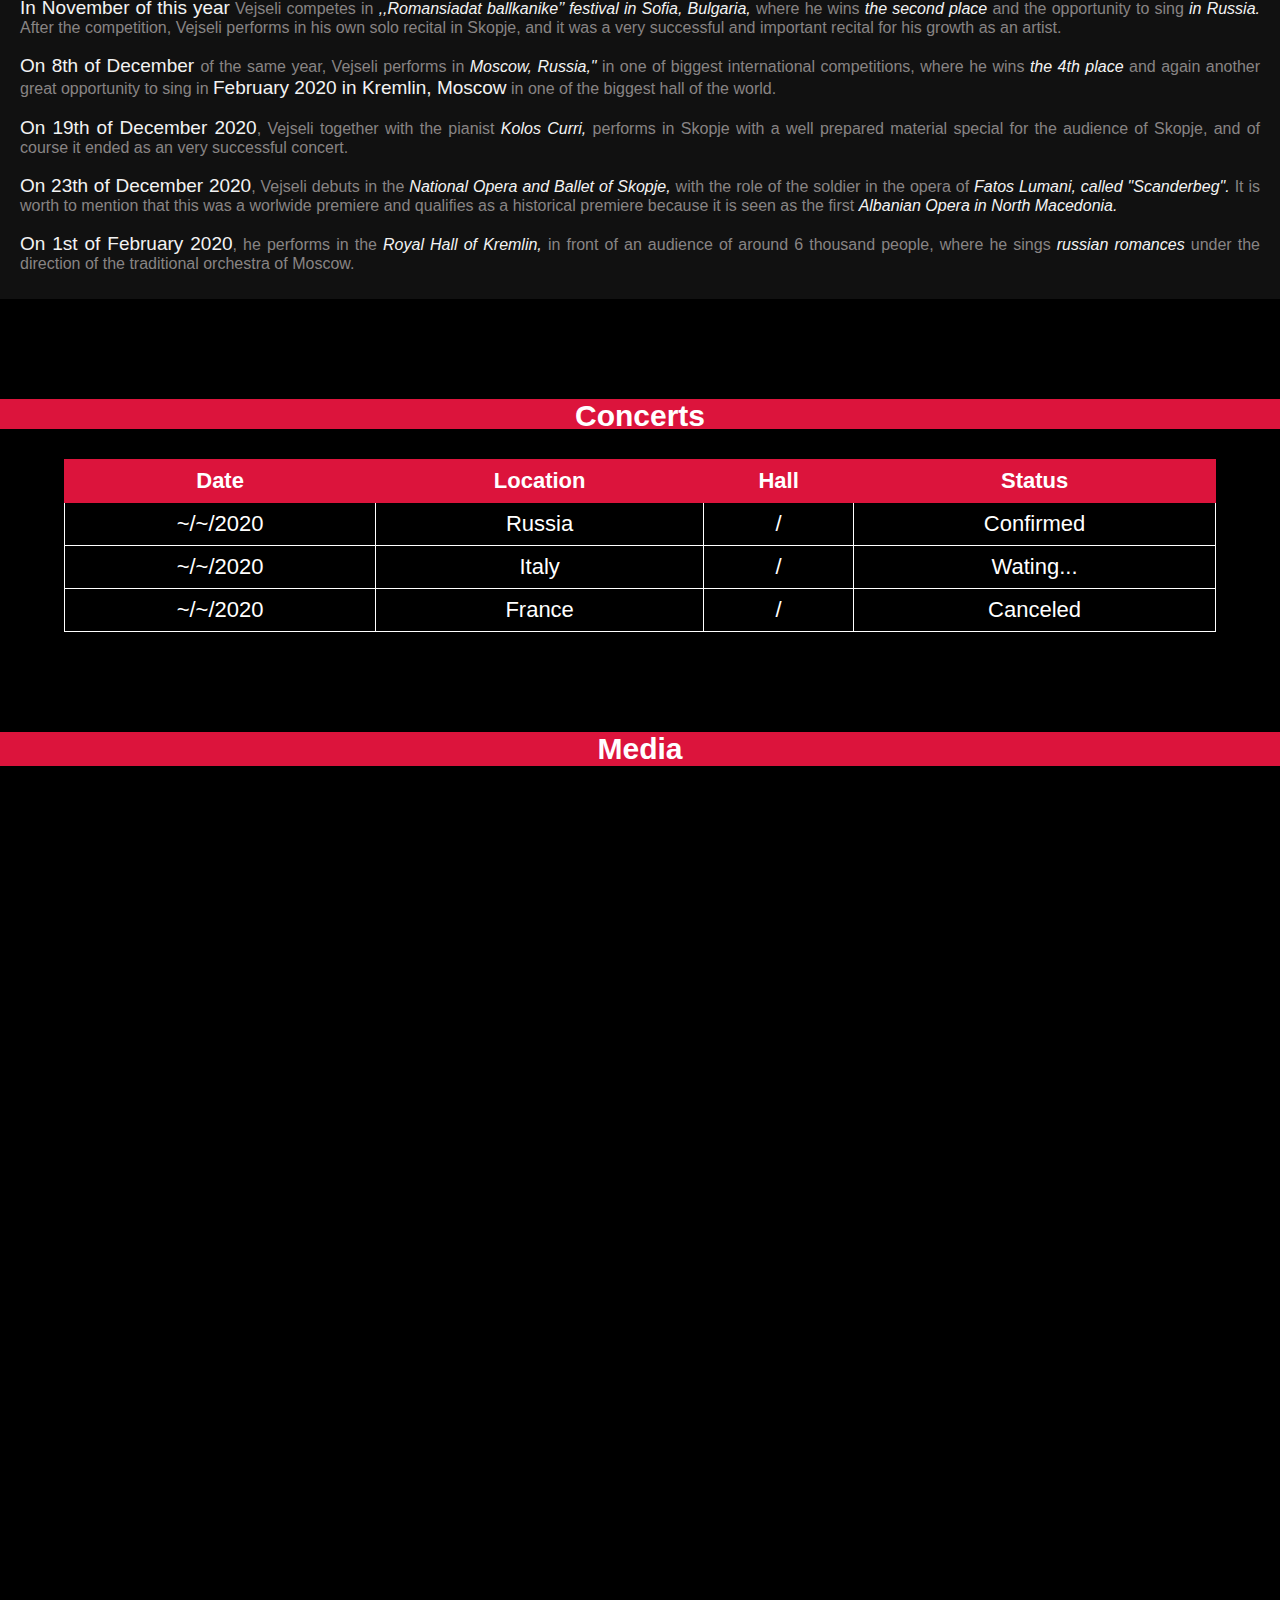
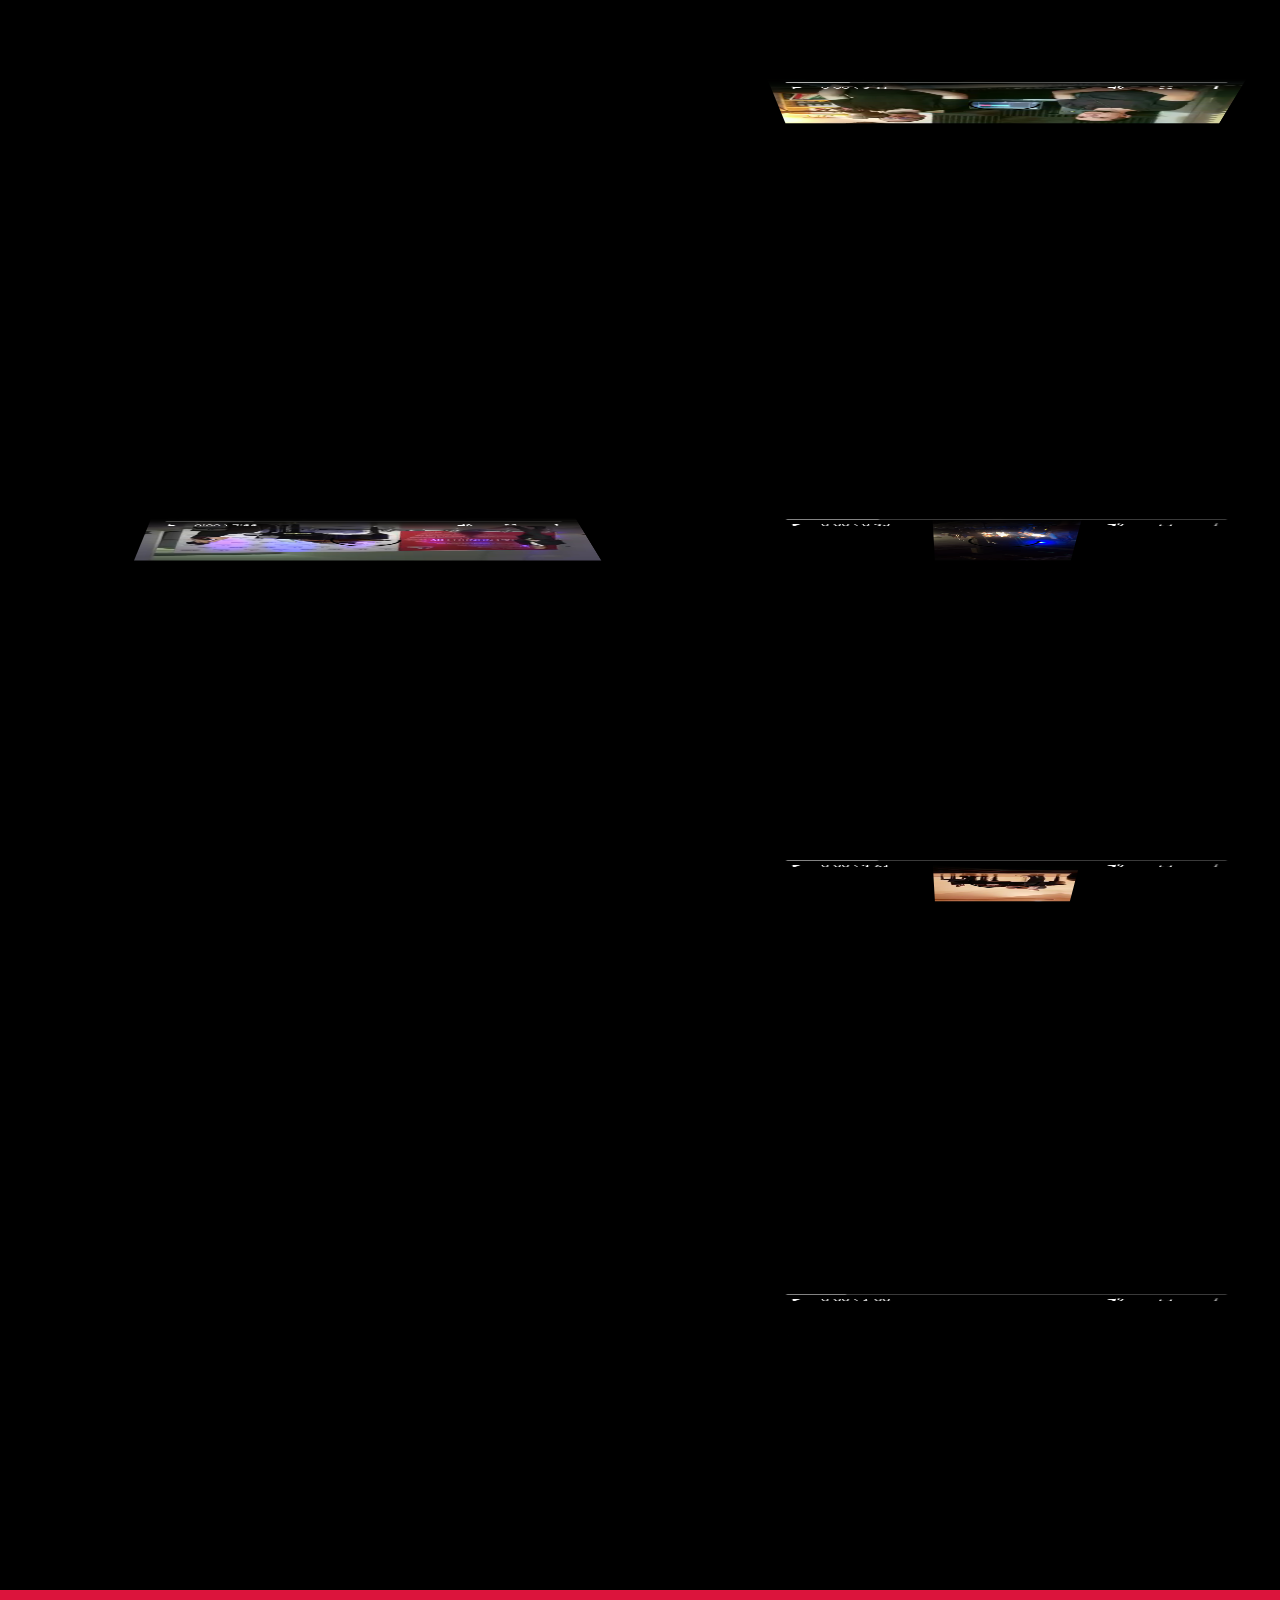
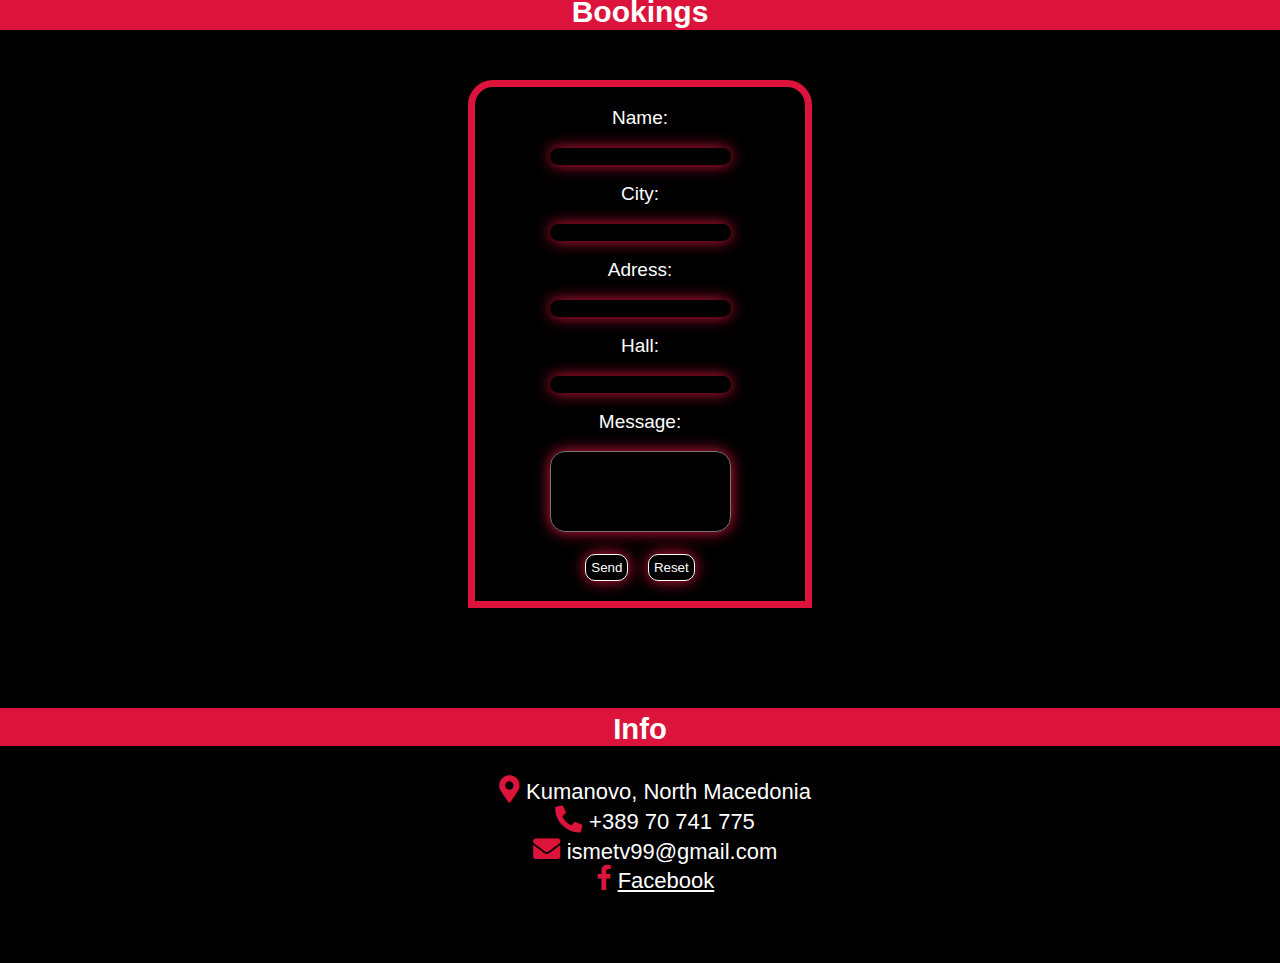
==== commit d5454998: "Update index.html" ====
--- a/index.html
+++ b/index.html
@@ -397,7 +397,7 @@
           </script>
           <script>
               AOS.init({
-                  duration:1800,
+                  duration:2500,
               });
             </script>
 </body>
--- a/style.css
+++ b/style.css
@@ -1,501 +1,525 @@
 body {
-    font-family: Arial, Helvetica, sans-serif;
-    background:black;
-    padding:0;
-    margin:0;
-  }
-  
-*{
-  scroll-behavior: smooth;
-}
-
-  .topnav {
-    overflow: hidden;
-    background-color: #333;
-    position:fixed;
-    margin-top:-10px;
-    width:100%;
-    z-index:9999;
-    position:fixed;
-  }
-  
-  .topnav a {
-    float: left;
+  font-family: Arial, Helvetica, sans-serif;
+  background: black;
+  padding: 0;
+  margin: 0;
+}
+
+.topnav {
+  overflow: hidden;
+  background-color: #333;
+  position: fixed;
+  margin-top: -10px;
+  width: 100%;
+  z-index: 9999;
+}
+
+.topnav a {
+  float: left;
+  display: block;
+  color: crimson;
+  text-align: center;
+  padding: 14px 16px;
+  margin-top: 0px;
+  text-decoration: none;
+  font-size: 20px;
+}
+
+.topnav a:hover {
+  background-color: crimson;
+  color: black;
+}
+
+.topnav a.active {
+  background-color: crimson;
+  color: black;
+}
+
+.topnav .icon {
+  display: none;
+}
+
+@media screen and (max-width: 600px) {
+  .topnav a:not(:first-child) {
+    display: none;
+  }
+  .topnav a.icon {
+    float: right;
     display: block;
-    color: crimson;
-    text-align: center;
-    padding: 14px 16px;
-    margin-top:0px;
-    text-decoration: none;
-    font-size: 20px;
-  }
-  
-  .topnav a:hover {
-    background-color: crimson;
-    color: black;
-  }
-  
-  .topnav a.active {
-    background-color: crimson;
-    color: black;
-  }
-  
-  .topnav .icon {
-    display: none;
-  }
-  
-  @media screen and (max-width: 600px) {
-    .topnav a:not(:first-child) {display: none;}
-    .topnav a.icon {
-      float: right;
-      display: block;
-    }
-  }
-  
-  @media screen and (max-width: 600px) {
-    .topnav.responsive {position: fixed;}
-    .topnav.responsive .icon {
-      position: absolute;
-      right: 0;
-      top: 0;
-    }
-    .topnav.responsive a {
-      float: none;
-      display: block;
-      text-align: left;
-    }
-  }
-
-  .header1 img{
-    margin-top:45px;
-  margin-left:10%;
-  width:80%;
-  height:88vh;
+  }
+}
+
+@media screen and (max-width: 600px) {
+  .topnav.responsive {
+    position: fixed;
+  }
+  .topnav.responsive .icon {
+    position: absolute;
+    right: 0;
+    top: 0;
+  }
+  .topnav.responsive a {
+    float: none;
+    display: block;
+    text-align: left;
+  }
+}
+.header1 img {
+  margin-top: 45px;
+  margin-left: 10%;
+  width: 80%;
+  height: 80vh;
   padding: 5px auto;
-  }
-
-  .name{
-    z-index:10;
+}
+.name {
+  z-index: 10;
   text-rendering: optimizeLegibility;
   text-align: center;
-    }
-    
-.name h1{
-    color:white;
-    font-size:2rem;
-    margin-left:2rem;
-    text-align: center;
-    text-shadow: -12px 22px 8px #ffffff;
-    animation-name: example;
+}
+
+.name h1 {
+  color: white;
+  font-size: 2rem;
+  margin-left: 2rem;
+  text-align: center;
+  text-shadow: -12px 22px 8px #ffffff;
+  animation-name: example;
   animation-duration: 2s;
   animation-iteration-count: infinite;
 }
 .name h1 span {
-    font-size:5rem;
-    color:crimson;
+  font-size: 5rem;
+  color: crimson;
+  text-shadow: -12px 22px 8px crimson;
+  animation-name: example;
+  animation-duration: infinite;
+  text-align: center;
+}
+
+@keyframes example {
+  100% {
     text-shadow: -12px 22px 8px crimson;
-    animation-name: example;
-  animation-duration: infinite;
-    text-align: center;
-}
-
-@keyframes example {
-
-  100% {    text-shadow: -12px 22px 8px crimson;}
-}
-
-
-  /*container*/
-  @import url('https://fonts.googleapis.com/css?family=Poppins:400,500,600,700&display=swap');
-  footer{
-      position: relative;
-      bottom: 0px;
-      width: 100%;
-      background-color:#111;
-      color:white;
-	}
-	.main-content img{
-		width:150px;
-		height:150px;
-		border-radius:50%;
-		position:absolute;
-		z-index:1;
-		border: 5px solid crimson;
-	}
-    .main-content{
-      display: absolute;
-    }
-    .main-content .box{
-      flex-basis: 50%;
-      padding: 10px 20px;
-    }
-    .box h2{
-      font-size: 3rem;
-      text-transform: uppercase;
-      color:white;
-    }
-    @media screen and (max-width: 900px) {
-      .box h2{
-          font-size: 2rem;
-      }
-  }
-  .main-content  h2{
-    margin-top:170px;
-    background:crimson;
-    width:116px;
-    font-size:30px;
-  }
-    .box .content{
-      margin: 20px 0 0 0;
-      position: relative;
-    }
-    .box .content:before{
-      position: absolute;
-      content: '';
-      top: -10px;
-      height: 5px;
-      width: 100%;
-      background: #1a1a1a;
-    }
-    .box .content:after{
-      position: absolute;
-      content: '';
-      height: 5px;
-      width: 19%;
-      background: crimson;
-      top: -10px;
-    }
-    .left .content p{
-      text-align: justify;
-      font-size:1rem;
-      font-weight:60;
-    }
-    .left .content .social{
-      margin: 20px 0 0 0;
-    }
-    .left .content .social a:h
-    .left .content .social a{
-      padding: 0 2px;
-    }
-    .left .content .social a span{
-      height: 40px;
-      width: 40px;
-      background: #1a1a1a;
-      line-height: 40px;
-      text-align: center;
-      font-size: 30px;
-      border-radius: 5px;
-      transition: 0.3s;
-    }
-    .left .content .social a span:hover{
-      background: crimson;
-    }
-    .center .content .fas{
-      font-size: 1.4375rem;
-      background: #1a1a1a;
-      height: 45px;
-      width: 45px;
-      line-height: 45px;
-      text-align: center;
-      border-radius: 50%;
-      transition: 0.3s;
-      cursor: pointer;
-    }
-    .center .content .fas:hover{
-      background: crimson;
-    }
-    .center .content .text{
-      font-size: 1.0625rem;
-      font-weight: 500;
-      padding-left: 10px;
-    }
-    .center .content .phone{
-      margin: 15px 0;
-    }
-    .bottom center{
-      padding: 5px;
-      font-size: 0.9375rem;
-      background: #151515;
-    }
-    .bottom center span{
-      color: #656565;
-    }
-    .bottom center a{
-      color: #f12020;
-      text-decoration: none;
-    }
-    .bottom center a:hover{
-      text-decoration: underline;
-    }
-
-    .pmain {
-      color:rgb(136, 132, 132);
-      font-size:15px;
-    }
-
-    .content b{
-      font-size:19px;
-      color:rgb(243, 243, 243);
-    }
-    .content i{
-      color:rgb(243, 243, 243);
-    }
-    @media screen and (max-width: 400px) {
-      .pmain p{
-          font-size:7px;
-      }
-      .mainh1{
-          font-size:7px;
-      }
-      .content b{
-          font-size:19px;
-          color:crimson;
-      }
-      .content i{
-          font-size:14px;
-      }
-      .left .content p{
-      text-align: justify;
-      font-size:14px;
-      font-weight:60;
-    }
-  }
-
-  
-  table{
-    width:90%;
-    text-align:center;
-    margin-left:5%;
+  }
+}
+
+.links a {
+  border: 2px solid crimson;
+  border-radius: 30px;
+  width: 140px;
+  height: 40px;
+  background: transparent;
+  color: crimson;
+  font-size: 16px;
+  margin-bottom: 30px;
+  text-align: Center;
+  justify-content: center;
+  align-self: center;
+  margin-left: 30px;
+  display: inline-block;
+  cursor: pointer;
+  transition: 0.1s;
+  font-style: none;
+  padding-top: 10px;
+}
+.links a:nth-child(1):hover {
+  box-shadow: -10px 10px 7px crimson;
+}
+.links a:nth-child(2):hover {
+  box-shadow: 0px 10px 7px crimson;
+}
+.links a:nth-child(3):hover {
+  box-shadow: 10px 10px 7px crimson;
+}
+
+/*container*/
+@import url("https://fonts.googleapis.com/css?family=Poppins:400,500,600,700&display=swap");
+footer {
+  position: relative;
+  bottom: 0px;
+  width: 100%;
+  background-color: #111;
+  color: white;
+}
+.main-content img {
+  width: 150px;
+  height: 150px;
+  border-radius: 50%;
+  position: absolute;
+  z-index: 1;
+  border: 5px solid crimson;
+}
+.main-content {
+  display: absolute;
+}
+.main-content .box {
+  flex-basis: 50%;
+  padding: 10px 20px;
+}
+.box h2 {
+  font-size: 3rem;
+  text-transform: uppercase;
+  color: white;
+}
+@media screen and (max-width: 900px) {
+  .box h2 {
+    font-size: 2rem;
+  }
+}
+.box .content {
+  margin: 20px 0 0 0;
+  position: relative;
+}
+.box .content:before {
+  position: absolute;
+  content: "";
+  top: -10px;
+  height: 5px;
+  width: 100%;
+  background: #1a1a1a;
+}
+.box .content:after {
+  position: absolute;
+  content: "";
+  height: 5px;
+  width: 19%;
+  background: crimson;
+  top: -10px;
+}
+.left .content p {
+  text-align: justify;
+  font-size: 1rem;
+  font-weight: 60;
+}
+.left .content .social {
+  margin: 20px 0 0 0;
+}
+.left .content .social a:h .left .content .social a {
+  padding: 0 2px;
+}
+.left .content .social a span {
+  height: 40px;
+  width: 40px;
+  background: #1a1a1a;
+  line-height: 40px;
+  text-align: center;
+  font-size: 30px;
+  border-radius: 5px;
+  transition: 0.3s;
+}
+.left .content .social a span:hover {
+  background: crimson;
+}
+.center .content .fas {
+  font-size: 1.4375rem;
+  background: #1a1a1a;
+  height: 45px;
+  width: 45px;
+  line-height: 45px;
+  text-align: center;
+  border-radius: 50%;
+  transition: 0.3s;
+  cursor: pointer;
+}
+.center .content .fas:hover {
+  background: crimson;
+}
+.center .content .text {
+  font-size: 1.0625rem;
+  font-weight: 500;
+  padding-left: 10px;
+}
+.center .content .phone {
+  margin: 15px 0;
+}
+.bottom center {
+  padding: 5px;
+  font-size: 0.9375rem;
+  background: #151515;
+}
+.bottom center span {
+  color: #656565;
+}
+.bottom center a {
+  color: #f12020;
+  text-decoration: none;
+}
+.bottom center a:hover {
+  text-decoration: underline;
+}
+
+.pmain {
+  color: rgb(136, 132, 132);
+  font-size: 15px;
+}
+.mainh1 {
+  font-size: 15px;
+  text-transform: uppercase;
+  color: white;
+  margin-top: 30px;
+  margin-bottom: 0;
+  background: crimson;
+  width: 250px;
+  position: sticky;
+  font-style: oblique;
+}
+.content b {
+  font-size: 19px;
+  color: rgb(243, 243, 243);
+}
+.content i {
+  color: rgb(243, 243, 243);
+}
+@media screen and (max-width: 400px) {
+  .pmain p {
+    font-size: 7px;
+  }
+  .mainh1 {
+    font-size: 7px;
+  }
+  .content b {
+    font-size: 19px;
+    color: crimson;
+  }
+  .content i {
+    font-size: 14px;
+  }
+  .left .content p {
+    text-align: justify;
+    font-size: 14px;
+    font-weight: 60;
+  }
+}
+table {
+  width: 90%;
+  text-align: center;
+  margin-left: 5%;
+  margin-bottom: 30px;
+  margin-top: 30px;
+  font-size: 22px;
+}
+table,
+th,
+td {
+  border: 1px solid white;
+  border-collapse: collapse;
+  color: white;
+}
+table th {
+  background: crimson;
+  color: white;
+  border: 1px solid crimson;
+}
+table td,
+th {
+  height: 40px;
+}
+
+.serv {
+  margin-top: 50px;
+  display: inline-block;
+  width: 410px;
+  height: 483px;
+  border-top-right-radius: 40px;
+  border-bottom-right-radius: 40px;
+  border: 5px solid crimson;
+  background: transparent;
+  margin-bottom: 30px;
+  transition: 0.3s;
+  padding: 10px;
+  z-index: 10;
+  border-radius: 40px;
+  margin-left: 100px;
+}
+
+.serv img {
+  width: 400px;
+  height: 430px;
+  margin-top: 20px;
+  margin-left: 20px;
+  box-shadow: -12px -12px 17px crimson;
+  z-index: 1;
+  border-radius: 40px;
+}
+
+.serv p {
+  text-align: center;
+  margin-top: -15px;
+  color: crimson;
+  font-size: 16px;
+  opacity: 0;
+  transition: 0.3s;
+}
+.serv:hover {
+  height: 510px;
+}
+.serv:hover p {
+  opacity: 1;
+}
+.serv h1 {
+  color: crimson;
+  font-family: "Times New Roman", Times, serif;
+  text-align: center;
+  font-size: 25px;
+  margin-top: -8px;
+}
+@media screen and (max-width: 600px) {
+  .serv {
+    width: 300px;
+    height: 370px;
     margin-bottom: 30px;
-    margin-top:30px;
-    font-size:15px;
-}
-table, th, td {
-    border:1px solid white; 
-  border-collapse: collapse;
-  color:white
-
-}
-table th{
-    background:crimson;
-    color:white;
-    border:1px solid crimson;
-}
-table td,th{
-  height:40px;
-}
-
-.info{
-    margin-top:100px;
-    width:100%;
-    font-size:20px;
-    height:100px;
-    background:transparent;
-    text-align: center;
-    border-top-width: 5px;
-    border-top-style: solid;
-    border-top-color:crimson;
-    padding-bottom:50px;
-  }
-  .info h3{
-    margin-top:0;
-    text-align: center;
-    color:white;
-    background:Crimson;
-    
-  }
-  .info i{
-    margin-top:20px;
-    color:white;
-    background:crimson;
-    font-size:18px;
-    float:left;
-    display:table-column
-  }
-
-
-
-
-  .booking{
-    margin-top:50px;
-  width:330px;
-  height:auto;
-  padding-top:20px;
-  padding-bottom:20px;
-  background:transparent;
-  border:7px solid crimson;
+    transition: 0.3s;
+    padding: 10px;
+    z-index: 10;
+    border-radius: 40px;
+    margin-left: 0px;
+  }
+  .serv img {
+    width: 300px;
+    height: 330px;
+    margin-top: 20px;
+    margin-left: 20px;
+    box-shadow: -12px -12px 17px crimson;
+    z-index: 1;
+    border-radius: 40px;
+  }
+  .serv:hover {
+    height: 420px;
+  }
+}
+
+.vdd {
+  margin: 50px 100px;
+  border: 7px solid rgb(47, 113, 255);
+  border-top-left-radius: 50px;
+  width: 400px;
+  height: 200px;
+  display: inline-block;
+  padding: 10px;
+}
+
+.vdd video {
+  width: 450px;
+  display: inline-block;
+  margin: 10px 20px;
+  box-shadow: -7px -10px 10px rgb(47, 113, 255);
+}
+
+@media screen and (max-width: 600px) {
+  .vdd {
+    width: 300px;
+    height: 150px;
+    margin-left: 0px;
+  }
+  .vdd video {
+    width: 320px;
+  }
+}
+
+.info {
+  margin-top: 100px;
+  width: 100%;
+  font-size: 25px;
+  height: 100px;
+  background: transparent;
+  text-align: center;
+  border-top-width: 5px;
+  border-top-style: solid;
+  border-top-color: crimson;
+  padding-bottom: 50px;
+}
+.info h3 {
+  margin-top: 0;
+  text-align: center;
+  color: white;
+  background: Crimson;
+}
+.info i {
+  margin-top: 20px;
+  color: white;
+  background: crimson;
+  font-size: 18px;
+  float: left;
+  display: table-column;
+}
+.booking {
+  margin-top: 50px;
+  width: 330px;
+  height: auto;
+  padding-top: 20px;
+  padding-bottom: 20px;
+  background: transparent;
+  border: 7px solid crimson;
   border-top-left-radius: 25px;
-  border-top-right-radius:25px;
-  }
-  .booking button{
-    border:1px solid crimson;
-    padding:2px;
-    cursor:pointer;
-  }
-  .booking label{
-    color:white;
-    font-size:19px;
-    text-align:center;
-  }
-  .booking input{
-    text-align:center;
-    border:1px solid white;
-    background:none;
-    box-shadow:0px 0px 15px crimson;
-    border-radius:10px; 
-    color:white;
-  }
-  .booking textarea{
-    resize: none;
-	  border:1px solid crimson
-    border-radius:15px;
-    color:white;
-    background:transparent;
-    box-shadow:0px 0px 15px crimson;
-    width:auto;
-  
-  }
-
-  
-  .serv{
-    margin-top:50px;
-    display:inline-block;
-    width:350px;
-    margin-left:30px;
-    height:400px;
-    border-top-right-radius: 40px;
-    border-top-left-radius: 15px;
-    border-bottom-left-radius: 15px;
-    border-bottom-right-radius: 40px;
-    border:5px solid crimson;
-	background:transparent;
-    margin-bottom:30px;
-    transition: .3s;
-    padding:10px;
-    z-index:10;
-  }
-  .serv img{
-    width:330px;
-    height:360px;
-    margin-top:20px;
-    margin-left:20px;
-    box-shadow:-12px -12px 17px crimson;
-    z-index:1;
-    border-top-right-radius: 40px;
-    border-top-left-radius: 10px;
-    border-bottom-left-radius: 10px;
-    border-bottom-right-radius: 10px;
-  }
-  
-  .serv p{
-      text-align: center;
-      margin-top:-15px;
-      color:crimson;
-      font-size:16px;
-      opacity:0;
-    transition: .3s;
-  }
-  .serv:hover{
-      height:450px;
-  }	
-  .serv:hover p{
-  opacity:1;
-  }
-  .serv h1{
-      color:crimson;
-      font-family:'Times New Roman', Times, serif;
-      text-align: center;
-    font-size:25px;
-    margin-top:-8px;
-  }
-  @media screen and (max-width: 600px) {
-    .serv{
-        width:280px;
-        margin-left:10px;
-        height:350px;
-    }
-    .serv img{
-        width:270px;
-        height:310px;
-    }
-    .serv:hover{
-        height:400px;
-    }
-    .vdd{
-      width:250px;
-      margin-left:10px;
-    }
-    .vdd video{
-      width:270px;
-    }
-  }
-
-  
-  .vdd{
-    border:7px solid rgb(47, 113, 255);
-    border-top-left-radius: 50px;
-    width:300px;
-    height:200px;
-    display:inline-block;
-    margin-top:100px;
-    padding:10px;
-    margin:30px;
-    margin-left:0;
-}
-
-.vdd video{
-    width:315px;
-    display:inline-block;
-    margin-left:20px;
-    margin-top:25px;
-    box-shadow: -7px -10px 10px rgb(47, 113, 255);;
-}
-
-.hh1{
-  text-align:center;
-  font-size:25px;
-  height:30px;
-  background:crimson;
-  color:white;
-  margin-top:100px;
-}
-
-
-@media screen and (max-width: 600px) {
-  .header1 img{
-    height:50vh;
-  }
-  .name h1{
-    font-size:1rem;
-  }
-  .name h1 span{
-    font-size:2.5rem;
-  }
-	.main-content img{
-		width:100px;
-		height:100px;
-		border-radius:50%;
-	}
-  .box .content{
-    margin: 0px 0 0 0;
-  }
-  .main-content  h2{
-    margin-top:120px;
-    background:crimson;
-    width:80px;
-    font-size:20px;
-  }
-  .main-content h3{
-    font-size:20px;
-     color:white;
-     background:crimson;
-     width:140px;
-}
-.hh1{
-  font-size:20px;
-  height:23px;
-}
-.booking label{
-  font-size:15px;
-}
-  }
+  border-top-right-radius: 25px;
+}
+.booking button {
+  border: 1px solid white;
+  padding: 2px;
+  cursor: pointer;
+}
+.booking label {
+  color: white;
+  font-size: 19px;
+  text-align: center;
+}
+.booking input {
+  text-align: center;
+  border: 0;
+  background: none;
+  box-shadow: 0px 0px 15px crimson;
+  border-radius: 10px;
+  color: white;
+}
+.booking textarea {
+  resize: none;
+  border-radius: 15px;
+  color: white;
+  background: transparent;
+  box-shadow: 0px 0px 15px crimson;
+  width: auto;
+}
+
+.flip-box {
+  background-color: transparent;
+  width: 335px;
+  height: 200px;
+  border: 3px solid crimson;
+  perspective: 1000px;
+  border-radius: 10px;
+  display: inline-block;
+  margin: 20px 50px;
+  box-shadow: 0px 0px 15px rgb(102, 102, 102);
+}
+
+.flip-box-inner {
+  position: relative;
+  width: 100%;
+  height: 100%;
+  text-align: center;
+  transition: transform 0.8s;
+  transform-style: preserve-3d;
+}
+
+.flip-box:hover .flip-box-inner {
+  transform: rotateY(180deg);
+}
+
+.flip-box-front,
+.flip-box-back {
+  position: absolute;
+  width: 100%;
+  height: 100%;
+  -webkit-backface-visibility: hidden;
+  backface-visibility: hidden;
+}
+
+.flip-box-front {
+  background-color: #bbb;
+  color: black;
+}
+
+.flip-box-back {
+  background-color: rgb(110, 110, 110);
+  color: rgb(255, 255, 255);
+  transform: rotateY(180deg);
+}
